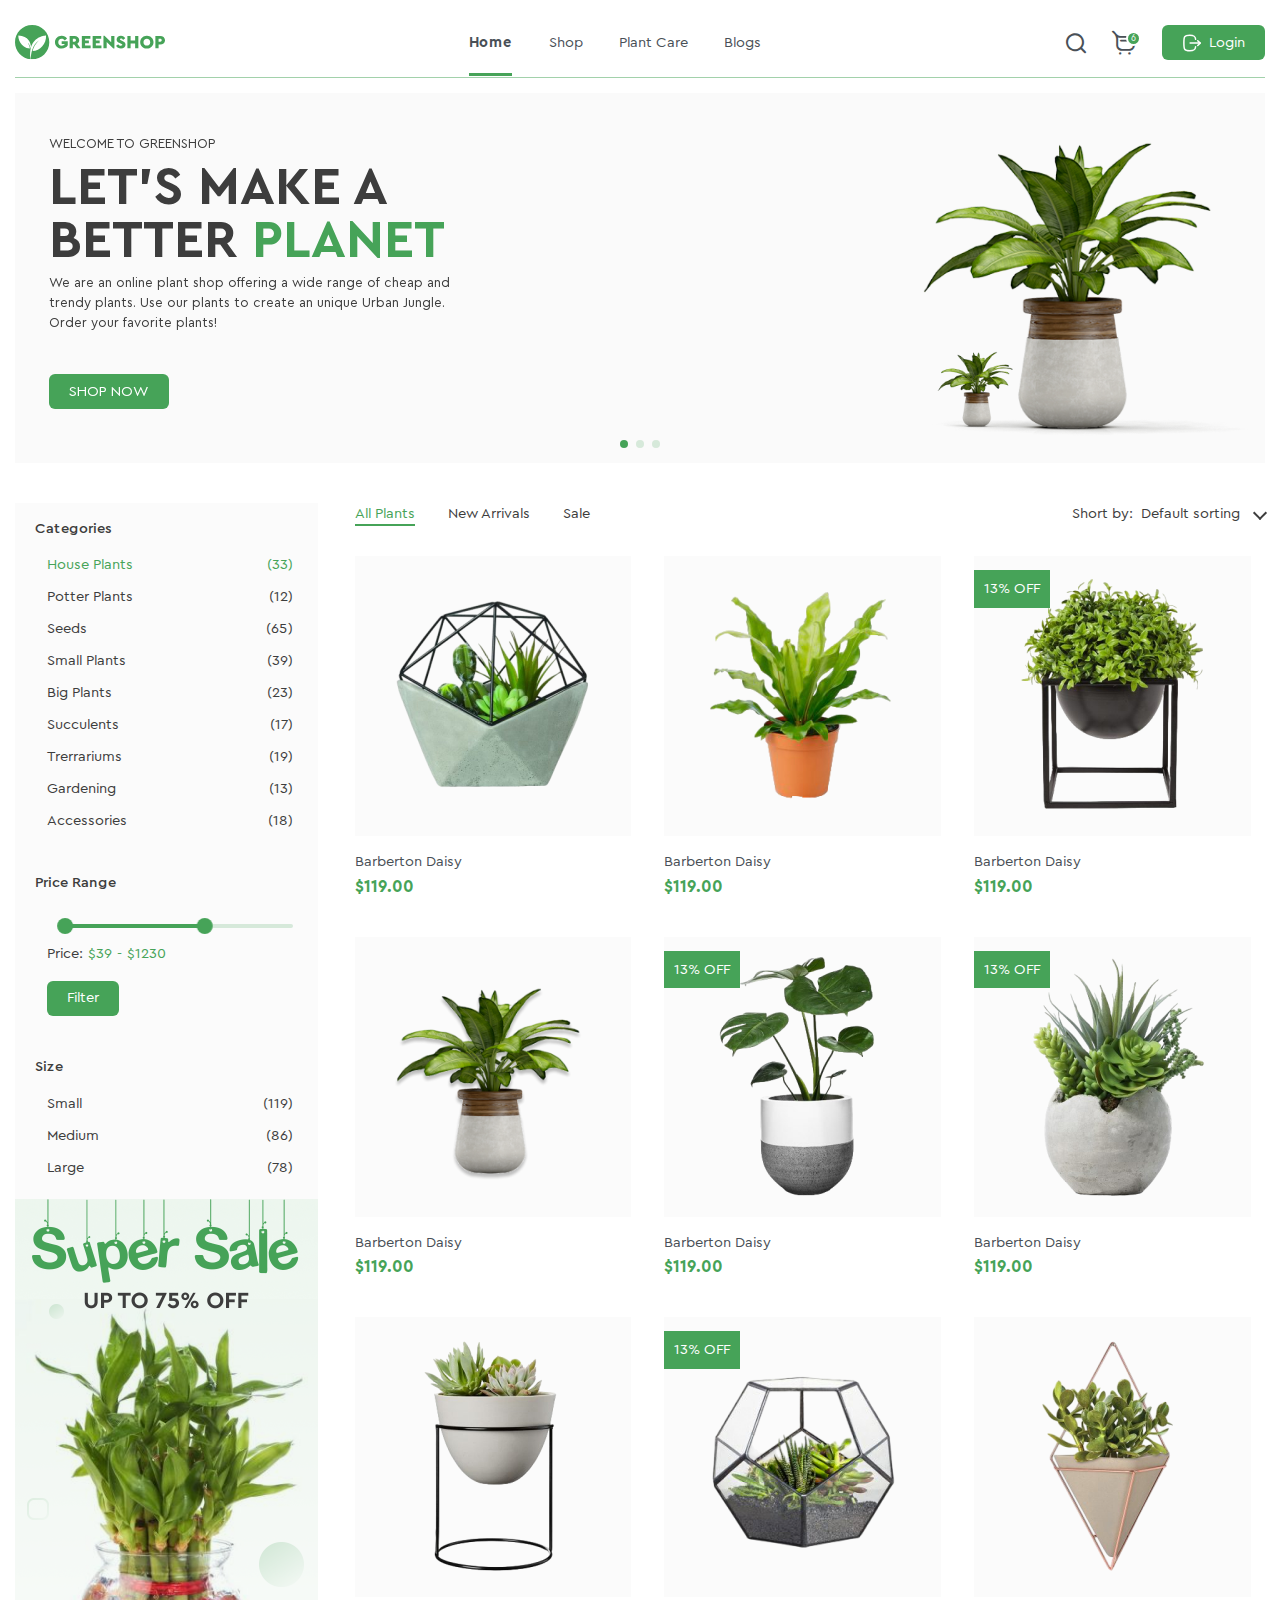
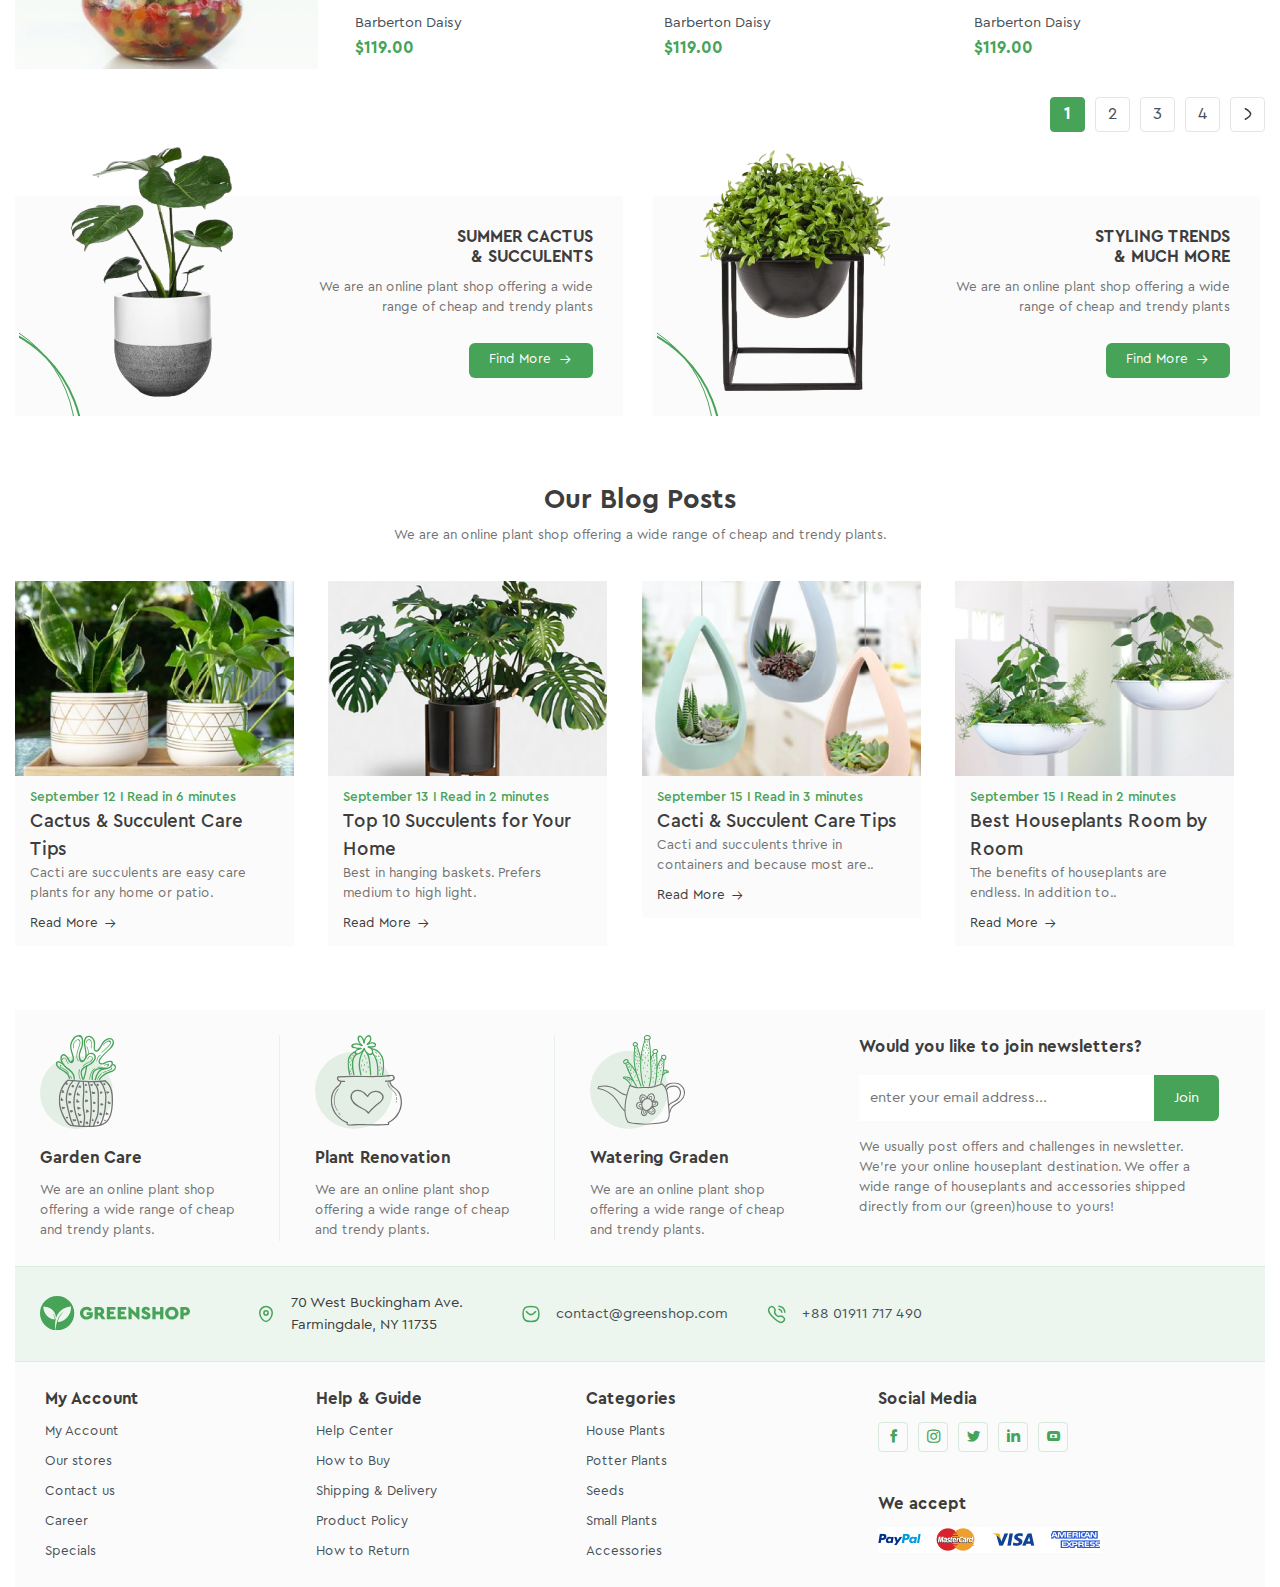
==== index.html @ d4bd670e "add" ====
<!DOCTYPE html>
<html lang="en">
<head>
    <meta charset="UTF-8">
    <meta name="viewport" content="width=device-width, initial-scale=1.0">
    <link rel="stylesheet" href="./plugins/swiper/swiper-bundle.min.css">
    <link rel="stylesheet" href="./plugins/noUiSlider/nouislider.min.css">
    <link rel="stylesheet" href="./fonts/icomoon/style.css">
    <link rel="stylesheet" href="./css/style.css">
    <title>Index</title>
</head>
<body>
    <header class="header">
        <div class="container">
            <div class="header__wrapper">
                <img src="./img/Logo.svg" class="logo">
                <nav class="nav">
                    <ul>
                        <li><a href="#" class="active">Home</a></li>
                        <li><a href="#">Shop</a></li>
                        <li><a href="#">Plant Care</a></li>
                        <li><a href="#">Blogs</a></li>
                    </ul>
                </nav>
                <div class="header__tools">
                    <a href="#" class="icon icon-find"></a>
                    <a href="#" class="header__tools-basketWrap">
                        <div class="icon icon-basket"></div>
                        <span>6</span>
                    </a>
                    <a href="#" class="btn">
                        <img src="./img/icon/svg/Logout.svg">
                        <p>Login</p>
                    </a>
                </div>
            </div>
        </div>
    </header>
    <section class="mainSwiper">
        <div class="container">
            <div class="mainSwiper__swiper swiper">
                <div class="mainSwiper__wrapper swiper-wrapper">
                    <div class="mainSwiper__slide swiper-slide">
                        <div class="mainSwiper__subtitle">Welcome to GreenShop</div>
                        <div class="mainSwiper__title">Let’s Make a Better <span>Planet</span></div>
                        <p>
                            We are an online plant shop offering a wide range of cheap and trendy plants. Use our plants 
                            to create an unique Urban Jungle. Order your favorite plants!
                        </p>
                        <div class="btn">SHOP NOW</div>
                        <img src="./img/mainSwiper.png" class="mainSwiper__img">
                    </div>
                    <div class="mainSwiper__slide swiper-slide">
                        <div class="mainSwiper__subtitle">Welcome to GreenShop</div>
                        <div class="mainSwiper__title">Let’s Make a Better <span>Planet</span></div>
                        <p>
                            We are an online plant shop offering a wide range of cheap and trendy plants. Use our plants 
                            to create an unique Urban Jungle. Order your favorite plants!
                        </p>
                        <div class="btn">SHOP NOW</div>
                        <img src="./img/mainSwiper.png" class="mainSwiper__img">
                    </div>
                    <div class="mainSwiper__slide swiper-slide">
                        <div class="mainSwiper__subtitle">Welcome to GreenShop</div>
                        <div class="mainSwiper__title">Let’s Make a Better <span>Planet</span></div>
                        <p>
                            We are an online plant shop offering a wide range of cheap and trendy plants. Use our plants 
                            to create an unique Urban Jungle. Order your favorite plants!
                        </p>
                        <a href="#" class="btn">SHOP NOW</a>
                        <img src="./img/mainSwiper.png" class="mainSwiper__img">
                    </div>
                </div>
                <div class="mainSwiper__pagination swiper-pagination"></div>
            </div>
        </div>
    </section>
    <section class="plants">
        <div class="container">
            <div class="plants__wrapper">
                <div class="plants__filter">
                    <div class="filter">
                        <div class="filter__check filPar">
                            <div class="filter__flex filAcc">
                                <p>Categories</p>
                            </div>
                            <div class="filter__choise">
                                <label class="filter__choiseLabel active">
                                    <p>House Plants</p>
                                    <span>(33)</span>
                                </label>
                                <label class="filter__choiseLabel">
                                    <p>Potter Plants</p>
                                    <span>(12)</span>
                                </label>
                                <label class="filter__choiseLabel">
                                    <p>Seeds</p>
                                    <span>(65)</span>
                                </label>
                                <label class="filter__choiseLabel">
                                    <p>Small Plants</p>
                                    <span>(39)</span>
                                </label>
                                <label class="filter__choiseLabel">
                                    <p>Big Plants</p>
                                    <span>(23)</span>
                                </label>
                                <label class="filter__choiseLabel">
                                    <p>Succulents</p>
                                    <span>(17)</span>
                                </label>
                                <label class="filter__choiseLabel">
                                    <p>Trerrariums</p>
                                    <span>(19)</span>
                                </label>
                                <label class="filter__choiseLabel">
                                    <p>Gardening</p>
                                    <span>(13)</span>
                                </label>
                                <label class="filter__choiseLabel">
                                    <p>Accessories</p>
                                    <span>(18)</span>
                                </label>
                                <div class="filter__choiseShowHihhen">Показать ещё</div>
                            </div>
                        </div>
                        <div class="filter__price filPar">
                            <div class="filter__flex filAcc">
                                <p>Price Range</p>
                            </div>
                            <div class="filter__noUiWrap">
                                <div id="slider"></div>
                                <div class="filter__noUiWrap-value">
                                    <p>Price:</p>
                                    <p class="min"></p>
                                    <span> - </span>
                                    <p class="max"></p>
                                </div>
                                <div class="btn">Filter</div>
                            </div>
                        </div>
                        <div class="filter__check filPar">
                            <div class="filter__flex filAcc">
                                <p>Size</p>
                            </div>
                            <div class="filter__choise">
                                <label class="filter__choiseLabel">
                                    <p>Small</p>
                                    <span>(119)</span>
                                </label>
                                <label class="filter__choiseLabel">
                                    <p>Medium</p>
                                    <span>(86)</span>
                                </label>
                                <label class="filter__choiseLabel">
                                    <p>Large</p>
                                    <span>(78)</span>
                                </label>
                                <div class="filter__choiseShowHihhen">Показать ещё</div>
                            </div>
                        </div>
                    </div>
                    <img src="./img/superSale.png" class="plants__filter-sale">
                </div>
                <div class="plants__cardWrapper">
                    <div class="plants__sortWrapper">
                        <div class="plants__sortWrapper-item active">All Plants</div>
                        <div class="plants__sortWrapper-item">New Arrivals</div>
                        <div class="plants__sortWrapper-item">Sale</div>
                        <div class="plants__sort">
                            <p>Short by:</p>
                            <p class="typeSorting">Default sorting</p>
                            <div class="plants__sortList">
                                <div class="plants__sortList-item">sort1</div>
                                <div class="plants__sortList-item">sort2</div>
                                <div class="plants__sortList-item">sort3</div>
                            </div>
                        </div>
                    </div>
                    <a href="#" class="card">
                        <div class="card__img">
                            <img src="./img/pl1.png" class="card__img-plant">
                            <div class="card__tools">
                                <div class="card__tools-item icon-basket">
                                </div>
                                <div class="card__tools-item icon-like">
                                </div>
                                <div class="card__tools-item icon-find">
                                </div>
                            </div>
                        </div>
                        <div class="card__title">Barberton Daisy</div>
                        <div class="card__price">$119.00</div>
                    </a>
                    <a href="#" class="card">
                        <div class="card__img">
                            <img src="./img/pl2.png" class="card__img-plant">
                            <div class="card__tools">
                                <div class="card__tools-item icon-basket">
                                </div>
                                <div class="card__tools-item icon-like">
                                </div>
                                <div class="card__tools-item icon-find">
                                </div>
                            </div>
                        </div>
                        <div class="card__title">Barberton Daisy</div>
                        <div class="card__price">$119.00</div>
                    </a>
                    <a href="#" class="card">
                        <div class="card__img">
                            <span>13% OFF</span>
                            <img src="./img/pl3.png" class="card__img-plant">
                            <div class="card__tools">
                                <div class="card__tools-item icon-basket">
                                </div>
                                <div class="card__tools-item icon-like">
                                </div>
                                <div class="card__tools-item icon-find">
                                </div>
                            </div>
                        </div>
                        <div class="card__title">Barberton Daisy</div>
                        <div class="card__price">$119.00</div>
                    </a>
                    <a href="#" class="card">
                        <div class="card__img">
                            <img src="./img/pl4.png" class="card__img-plant">
                            <div class="card__tools">
                                <div class="card__tools-item icon-basket">
                                </div>
                                <div class="card__tools-item icon-like">
                                </div>
                                <div class="card__tools-item icon-find">
                                </div>
                            </div>
                        </div>
                        <div class="card__title">Barberton Daisy</div>
                        <div class="card__price">$119.00</div>
                    </a>
                    <a href="#" class="card">
                        <div class="card__img">
                            <span>13% OFF</span>
                            <img src="./img/pl5.png" class="card__img-plant">
                            <div class="card__tools">
                                <div class="card__tools-item icon-basket">
                                </div>
                                <div class="card__tools-item icon-like">
                                </div>
                                <div class="card__tools-item icon-find">
                                </div>
                            </div>
                        </div>
                        <div class="card__title">Barberton Daisy</div>
                        <div class="card__price">$119.00</div>
                    </a>
                    <a href="#" class="card">
                        <div class="card__img">
                            <span>13% OFF</span>
                            <img src="./img/pl6.png" class="card__img-plant">
                            <div class="card__tools">
                                <div class="card__tools-item icon-basket">
                                </div>
                                <div class="card__tools-item icon-like">
                                </div>
                                <div class="card__tools-item icon-find">
                                </div>
                            </div>
                        </div>
                        <div class="card__title">Barberton Daisy</div>
                        <div class="card__price">$119.00</div>
                    </a>
                    <a href="#" class="card">
                        <div class="card__img">
                            <img src="./img/pl7.png" class="card__img-plant">
                            <div class="card__tools">
                                <div class="card__tools-item icon-basket">
                                </div>
                                <div class="card__tools-item icon-like">
                                </div>
                                <div class="card__tools-item icon-find">
                                </div>
                            </div>
                        </div>
                        <div class="card__title">Barberton Daisy</div>
                        <div class="card__price">$119.00</div>
                    </a>
                    <a href="#" class="card">
                        <div class="card__img">
                            <span>13% OFF</span>
                            <img src="./img/pl8.png" class="card__img-plant">
                            <div class="card__tools">
                                <div class="card__tools-item icon-basket">
                                </div>
                                <div class="card__tools-item icon-like">
                                </div>
                                <div class="card__tools-item icon-find">
                                </div>
                            </div>
                        </div>
                        <div class="card__title">Barberton Daisy</div>
                        <div class="card__price">$119.00</div>
                    </a>
                    <a href="#" class="card">
                        <div class="card__img">
                            <img src="./img/pl9.png" class="card__img-plant">
                            <div class="card__tools">
                                <div class="card__tools-item icon-basket">
                                </div>
                                <div class="card__tools-item icon-like">
                                </div>
                                <div class="card__tools-item icon-find">
                                </div>
                            </div>
                        </div>
                        <div class="card__title">Barberton Daisy</div>
                        <div class="card__price">$119.00</div>
                    </a>
                    <div class="plants__pagination">
                        <a href="#" class="plants__pagination-item active">1</a>
                        <a href="#" class="plants__pagination-item">2</a>
                        <a href="#" class="plants__pagination-item">3</a>
                        <a href="#" class="plants__pagination-item">4</a>
                        <a href="#" class="plants__pagination-item">
                            <img src="./img/icon/svg/Arrow.svg" alt="">
                        </a>
                    </div>
                </div>
            </div>
        </div>
    </section>
    <section class="findMore">
        <div class="container">
            <div class="findMore__wrapper">
                <div class="findMore__card">
                    <img src="./img/pl5.png" class="findMore__card-img">
                    <div class="findMore__cardWrapper">
                        <div class="findMore__card-title">Summer cactus & succulents</div>
                        <p>We are an online plant shop offering a wide range of cheap and trendy plants</p>
                        <div class="btn">
                            <p>Find More</p>
                            <div class="icon icon-ArrowRight"></div>
                        </div>
                    </div>
                </div>
                <div class="findMore__card">
                    <img src="./img/pl3.png" class="findMore__card-img">
                    <div class="findMore__cardWrapper">
                        <div class="findMore__card-title">Styling Trends & much more</div>
                        <p>We are an online plant shop offering a wide range of cheap and trendy plants</p>
                        <div class="btn">
                            <p>Find More</p>
                            <div class="icon icon-ArrowRight"></div>
                        </div>
                    </div>
                </div>
            </div>
        </div>
    </section>
    <section class="ourBlog">
        <div class="container">
            <div class="ourBlog__title">Our Blog Posts</div>
            <div class="ourBlog__description">We are an online plant shop offering a wide range of cheap and trendy plants.</div>
            <div class="ourBlog__wrapper">
                <div class="ourBlog__card">
                    <img src="./img/ourBlog1.png" class="ourBlog__card-img">
                    <div class="ourBlog__cardWrapper">
                        <div class="ourBlog__cardWrapper-date">September 12  I Read in 6 minutes</div>
                        <div class="ourBlog__cardWrapper-title">Cactus & Succulent Care Tips</div>
                        <p>
                            Cacti are succulents are easy care plants for any home or patio. 
                        </p>
                        <a href="#">
                            <p>Read More</p>
                            <div class="icon icon-ArrowRight"></div>
                        </a>
                    </div>
                </div>
                <div class="ourBlog__card">
                    <img src="./img/ourBlog2.png" class="ourBlog__card-img">
                    <div class="ourBlog__cardWrapper">
                        <div class="ourBlog__cardWrapper-date">September 13  I Read in 2 minutes</div>
                        <div class="ourBlog__cardWrapper-title">Top 10 Succulents for Your Home</div>
                        <p>
                            Best in hanging baskets. Prefers medium to high light.
                        </p>
                        <a href="#">
                            <p>Read More</p>
                            <div class="icon icon-ArrowRight"></div>
                        </a>
                    </div>
                </div>
                <div class="ourBlog__card">
                    <img src="./img/ourBlog3.png" class="ourBlog__card-img">
                    <div class="ourBlog__cardWrapper">
                        <div class="ourBlog__cardWrapper-date">September 15  I Read in 3 minutes</div>
                        <div class="ourBlog__cardWrapper-title">Cacti & Succulent Care Tips</div>
                        <p>
                            Cacti and succulents thrive in containers and because most are..
                        </p>
                        <a href="#">
                            <p>Read More</p>
                            <div class="icon icon-ArrowRight"></div>
                        </a>
                    </div>
                </div>
                <div class="ourBlog__card">
                    <img src="./img/ourBlog4.png" class="ourBlog__card-img">
                    <div class="ourBlog__cardWrapper">
                        <div class="ourBlog__cardWrapper-date">September 15  I Read in 2 minutes</div>
                        <div class="ourBlog__cardWrapper-title">Best Houseplants Room by Room</div>
                        <p>
                            The benefits of houseplants are endless. In addition to..
                        </p>
                        <a href="#">
                            <p>Read More</p>
                            <div class="icon icon-ArrowRight"></div>
                        </a>
                    </div>
                </div>
            </div>
        </div>
    </section>
    <section class="feedback">
        <div class="container">
            <div class="feedback__wrapper">
                <div class="feedback__infoWrapper">
                    <div class="feedback__info">
                        <img src="./img/feedback1.svg">
                        <div class="feedback__info-title">Garden Care</div>
                        <p>
                            We are an online plant shop offering a wide range of cheap and trendy plants.
                        </p>
                    </div>
                    <div class="feedback__info">
                        <img src="./img/feedback2.svg">
                        <div class="feedback__info-title">Plant Renovation</div>
                        <p>
                            We are an online plant shop offering a wide range of cheap and trendy plants.
                        </p>
                    </div>
                    <div class="feedback__info">
                        <img src="./img/feedback3.svg">
                        <div class="feedback__info-title">Watering Graden</div>
                        <p>
                            We are an online plant shop offering a wide range of cheap and trendy plants.
                        </p>
                    </div>
                </div>
                <form class="feedback__form">
                    <div class="feedback__form-title">
                        Would you like to join newsletters?
                    </div>
                    <div class="feedback__formWrapper">
                        <input type="email" placeholder="enter your email address...">
                        <div class="btn">Join</div>
                    </div>
                    <p>
                        We usually post offers and challenges in newsletter. We’re your online 
                        houseplant destination. We offer a wide range of houseplants and accessories 
                        shipped directly from our (green)house to yours! 
                    </p>
                </form>
            </div>
        </div>
    </section>
    <footer class="footer">
        <div class="container">
            <div class="footer__wrapper">
                <div class="footer__top">
                    <img src="./img/Logo.svg" class="logo">
                    <div class="footer__top-item">
                        <img src="./img/icon/svg/Location.svg">
                        <p>
                            70 West Buckingham Ave. Farmingdale, NY 11735
                        </p>
                    </div>
                    <a href="mailto: contact@greenshop.com" class="footer__top-item">
                        <img src="./img/icon/svg/Mail.svg">
                        <p>
                            contact@greenshop.com
                        </p>
                    </a>
                    <a href="tel: +88 01911 717 490" class="footer__top-item">
                        <img src="./img/icon/svg/Calling.svg">
                        <p>
                            +88 01911 717 490
                        </p>
                    </a>
                </div>
                <div class="footer__bottom">
                    <div class="footer__bottomWrapper">
                        <div class="footer__bottomItem">
                            <div class="footer__bottomItem-title">My Account</div>
                            <a href="#">My Account</a>
                            <a href="#">Our stores</a>
                            <a href="#">Contact us</a>
                            <a href="#">Career</a>
                            <a href="#">Specials</a>
                        </div>
                        <div class="footer__bottomItem">
                            <div class="footer__bottomItem-title">Help & Guide</div>
                            <a href="#">Help Center</a>
                            <a href="#">How to Buy</a>
                            <a href="#">Shipping & Delivery</a>
                            <a href="#">Product Policy</a>
                            <a href="#">How to Return</a>
                        </div>
                        <div class="footer__bottomItem">
                            <div class="footer__bottomItem-title">Categories</div>
                            <a href="#">House Plants</a>
                            <a href="#">Potter Plants</a>
                            <a href="#">Seeds</a>
                            <a href="#">Small Plants</a>
                            <a href="#">Accessories</a>
                        </div>
                    </div>
                    <div class="footer__bottomItem">
                        <div class="footer__bottomItem-title">Social Media</div>
                        <div class="footer__socials">
                            <a href="#" class="footer__socials-item">
                                <div class="icon icon-Facebook"></div>
                            </a>
                            <a href="#" class="footer__socials-item">
                                <div class="icon icon-Instagram"></div>
                            </a>
                            <a href="#" class="footer__socials-item">
                                <div class="icon icon-Twitter"></div>
                            </a>
                            <a href="#" class="footer__socials-item">
                                <div class="icon icon-Linkedin"></div>
                            </a>
                            <a href="#" class="footer__socials-item">
                                <div class="icon icon-Union"></div>
                            </a>
                        </div>
                        <div class="footer__bottomItem-title">We accept</div>
                        <div class="footer__pay">
                            <img src="./img/pay.png" alt="" class="footer__pay-item">
                        </div>
                    </div>
                </div>
            </div>
        </div>
    </footer>
    <script src="./plugins/jquery/jquery-3.6.0.min.js"></script>
    <script src="./plugins/swiper/swiper-bundle.min.js"></script>
    <script src="./plugins/wNumb/wNumb.min.js"></script>
    <script src="./plugins/noUiSlider/nouislider.min.js"></script>
    <script src="./js/script.js"></script>
</body>
</html>
---- plugins/noUiSlider/nouislider.min.css ----
.noUi-target,.noUi-target *{-webkit-touch-callout:none;-webkit-tap-highlight-color:transparent;-webkit-user-select:none;-ms-touch-action:none;touch-action:none;-ms-user-select:none;-moz-user-select:none;user-select:none;-moz-box-sizing:border-box;box-sizing:border-box}.noUi-target{position:relative}.noUi-base,.noUi-connects{width:100%;height:100%;position:relative;z-index:1}.noUi-connects{overflow:hidden;z-index:0}.noUi-connect,.noUi-origin{will-change:transform;position:absolute;z-index:1;top:0;right:0;height:100%;width:100%;-ms-transform-origin:0 0;-webkit-transform-origin:0 0;-webkit-transform-style:preserve-3d;transform-origin:0 0;transform-style:flat}.noUi-txt-dir-rtl.noUi-horizontal .noUi-origin{left:0;right:auto}.noUi-vertical .noUi-origin{top:-100%;width:0}.noUi-horizontal .noUi-origin{height:0}.noUi-handle{-webkit-backface-visibility:hidden;backface-visibility:hidden;position:absolute}.noUi-touch-area{height:100%;width:100%}.noUi-state-tap .noUi-connect,.noUi-state-tap .noUi-origin{-webkit-transition:transform .3s;transition:transform .3s}.noUi-state-drag *{cursor:inherit!important}.noUi-horizontal{height:18px}.noUi-horizontal .noUi-handle{width:34px;height:28px;right:-17px;top:-6px}.noUi-vertical{width:18px}.noUi-vertical .noUi-handle{width:28px;height:34px;right:-6px;bottom:-17px}.noUi-txt-dir-rtl.noUi-horizontal .noUi-handle{left:-17px;right:auto}.noUi-target{background:#FAFAFA;border-radius:4px;border:1px solid #D3D3D3;box-shadow:inset 0 1px 1px #F0F0F0,0 3px 6px -5px #BBB}.noUi-connects{border-radius:3px}.noUi-connect{background:#3FB8AF}.noUi-draggable{cursor:ew-resize}.noUi-vertical .noUi-draggable{cursor:ns-resize}.noUi-handle{border:1px solid #D9D9D9;border-radius:3px;background:#FFF;cursor:default;box-shadow:inset 0 0 1px #FFF,inset 0 1px 7px #EBEBEB,0 3px 6px -3px #BBB}.noUi-active{box-shadow:inset 0 0 1px #FFF,inset 0 1px 7px #DDD,0 3px 6px -3px #BBB}.noUi-handle:after,.noUi-handle:before{content:"";display:block;position:absolute;height:14px;width:1px;background:#E8E7E6;left:14px;top:6px}.noUi-handle:after{left:17px}.noUi-vertical .noUi-handle:after,.noUi-vertical .noUi-handle:before{width:14px;height:1px;left:6px;top:14px}.noUi-vertical .noUi-handle:after{top:17px}[disabled] .noUi-connect{background:#B8B8B8}[disabled] .noUi-handle,[disabled].noUi-handle,[disabled].noUi-target{cursor:not-allowed}.noUi-pips,.noUi-pips *{-moz-box-sizing:border-box;box-sizing:border-box}.noUi-pips{position:absolute;color:#999}.noUi-value{position:absolute;white-space:nowrap;text-align:center}.noUi-value-sub{color:#ccc;font-size:10px}.noUi-marker{position:absolute;background:#CCC}.noUi-marker-sub{background:#AAA}.noUi-marker-large{background:#AAA}.noUi-pips-horizontal{padding:10px 0;height:80px;top:100%;left:0;width:100%}.noUi-value-horizontal{-webkit-transform:translate(-50%,50%);transform:translate(-50%,50%)}.noUi-rtl .noUi-value-horizontal{-webkit-transform:translate(50%,50%);transform:translate(50%,50%)}.noUi-marker-horizontal.noUi-marker{margin-left:-1px;width:2px;height:5px}.noUi-marker-horizontal.noUi-marker-sub{height:10px}.noUi-marker-horizontal.noUi-marker-large{height:15px}.noUi-pips-vertical{padding:0 10px;height:100%;top:0;left:100%}.noUi-value-vertical{-webkit-transform:translate(0,-50%);transform:translate(0,-50%);padding-left:25px}.noUi-rtl .noUi-value-vertical{-webkit-transform:translate(0,50%);transform:translate(0,50%)}.noUi-marker-vertical.noUi-marker{width:5px;height:2px;margin-top:-1px}.noUi-marker-vertical.noUi-marker-sub{width:10px}.noUi-marker-vertical.noUi-marker-large{width:15px}.noUi-tooltip{display:block;position:absolute;border:1px solid #D9D9D9;border-radius:3px;background:#fff;color:#000;padding:5px;text-align:center;white-space:nowrap}.noUi-horizontal .noUi-tooltip{-webkit-transform:translate(-50%,0);transform:translate(-50%,0);left:50%;bottom:120%}.noUi-vertical .noUi-tooltip{-webkit-transform:translate(0,-50%);transform:translate(0,-50%);top:50%;right:120%}.noUi-horizontal .noUi-origin>.noUi-tooltip{-webkit-transform:translate(50%,0);transform:translate(50%,0);left:auto;bottom:10px}.noUi-vertical .noUi-origin>.noUi-tooltip{-webkit-transform:translate(0,-18px);transform:translate(0,-18px);top:auto;right:28px}
---- fonts/icomoon/style.css ----
@font-face {
  font-family: 'icomoon';
  src:  url('fonts/icomoon.eot?inwdzf');
  src:  url('fonts/icomoon.eot?inwdzf#iefix') format('embedded-opentype'),
    url('fonts/icomoon.ttf?inwdzf') format('truetype'),
    url('fonts/icomoon.woff?inwdzf') format('woff'),
    url('fonts/icomoon.svg?inwdzf#icomoon') format('svg');
  font-weight: normal;
  font-style: normal;
  font-display: block;
}

[class^="icon-"], [class*=" icon-"] {
  /* use !important to prevent issues with browser extensions that change fonts */
  font-family: 'icomoon' !important;
  speak: never;
  font-style: normal;
  font-weight: normal;
  font-variant: normal;
  text-transform: none;
  line-height: 1;

  /* Better Font Rendering =========== */
  -webkit-font-smoothing: antialiased;
  -moz-osx-font-smoothing: grayscale;
}

.icon-ArrowRight:before {
  content: "\e900";
  color: #FFF;
}
.icon-Arrow:before {
  content: "\e901";
}
.icon-basket:before {
  content: "\e902";
}
.icon-basketMobile:before {
  content: "\e903";
  color: #d9d9d9;
}
.icon-Facebook:before {
  content: "\e904";
  color: #46a358;
}
.icon-find:before {
  content: "\e905";
}
.icon-Home:before {
  content: "\e906";
  color: #46a358;
}
.icon-Instagram:before {
  content: "\e907";
  color: #46a358;
}
.icon-like:before {
  content: "\e908";
}
.icon-likeMobile:before {
  content: "\e909";
  color: #d9d9d9;
}
.icon-Linkedin:before {
  content: "\e90a";
  color: #46a358;
}
.icon-Logout:before {
  content: "\e90b";
}
.icon-Mail:before {
  content: "\e90c";
}
.icon-Message:before {
  content: "\e90d";
}
.icon-minus:before {
  content: "\e90e";
}
.icon-plus:before {
  content: "\e90f";
}
.icon-Twitter:before {
  content: "\e910";
  color: #46a358;
}
.icon-Union:before {
  content: "\e911";
  color: #46a358;
}
.icon-userMobile:before {
  content: "\e912";
  color: #d9d9d9;
}
---- css/style.css ----
*,*::after,*::before{box-sizing:border-box;margin:0;padding:0;border:0}input[type=date]{position:relative}input[type=date]::-webkit-calendar-picker-indicator{position:absolute;width:100%;height:100%;top:0;opacity:0}ul{list-style:none}img{max-width:100%;display:block}input,button{font:inherit;outline:none}a{text-decoration:none;color:#495057}a,p,input,button,.btn,span,li,[class^=icon-],[class*=" icon-"]{transition:.38s ease-in-out}html,body{height:100%}body{font-size:14px;font-family:"Cera Pro",sans-serif;font-weight:400;line-height:1.5;overflow-x:hidden;color:#3d3d3d}@media(min-width: 992px){body{font-size:calc(0.0021551724*100vw + 11.8620689655px)}}@media(min-width: 1920px){body{font-size:16px}}body.no-scroll{overflow-y:hidden}section{margin-bottom:30px}@media(min-width: 992px){section{margin-bottom:calc(0.1185344828*100vw + -87.5862068966px)}}@media(min-width: 1920px){section{margin-bottom:140px}}@font-face{font-family:"Cera Pro";src:url("../fonts/ceraPro/CeraPro-Bold.woff") format("woff");font-style:normal;font-weight:900;font-display:swap}@font-face{font-family:"Cera Pro";src:url("../fonts/ceraPro/CeraPro-Medium.woff") format("woff");font-style:normal;font-weight:500;font-display:swap}@font-face{font-family:"Cera Pro";src:url("../fonts/ceraPro/CeraPro-Regular.woff") format("woff");font-style:normal;font-weight:400;font-display:swap}@font-face{font-family:"Cera Pro";src:url("../fonts/ceraPro/CeraPro-Light.woff") format("woff");font-style:normal;font-weight:300;font-display:swap}.btn{display:flex;align-items:center;justify-content:center;gap:7px;min-height:35px;background-color:#46a358;color:#fff;width:-moz-fit-content;width:fit-content;border-radius:6px;padding:5px 20px}.btn img{-o-object-fit:contain;object-fit:contain;height:20px}.header__wrapper{display:flex;justify-content:space-between;align-items:flex-start;padding-top:25px;gap:20px;border-bottom:1px solid rgba(70,163,88,.5019607843)}.header__wrapper>*:not(.nav){padding-bottom:17px}.header__tools{gap:20px;display:flex;align-items:center}@media(min-width: 992px){.header__tools{gap:calc(0.0215517241*100vw + -1.3793103448px)}}@media(min-width: 1920px){.header__tools{gap:40px}}.header__tools img{-o-object-fit:contain;object-fit:contain}.header__tools .icon{font-size:20px}.header__tools-basketWrap{position:relative}.header__tools-basketWrap .icon{font-size:24px}.header__tools-basketWrap span{position:absolute;display:flex;top:3%;right:-20%;align-items:center;justify-content:center;font-size:9px;font-weight:400;color:#fff;width:15px;height:15px;background-color:#46a358;border-radius:50%;border:2px solid #fff}.nav ul{gap:30px;display:flex;align-items:center;padding-top:7px}@media(min-width: 992px){.nav ul{gap:calc(0.0215517241*100vw + 8.6206896552px)}}@media(min-width: 1920px){.nav ul{gap:50px}}.nav ul li a{padding-bottom:23px;border-bottom:3px solid rgba(0,0,0,0)}.nav ul li a.active{font-weight:700;border-color:#46a358}@media(max-width: 992px){.header__wrapper>*:not(.nav){padding-bottom:14px}.header__tools .icon{font-size:15px}.header__tools-basketWrap .icon{font-size:20px}}.mainSwiper{margin-bottom:30px;margin-top:15px}@media(min-width: 992px){.mainSwiper{margin-bottom:calc(0.0323275862*100vw + -2.0689655172px)}}@media(min-width: 1920px){.mainSwiper{margin-bottom:60px}}.mainSwiper__slide{padding-top:30px;padding-bottom:40px;padding-left:30px;padding-right:30px;position:relative;display:flex;gap:7px;flex-direction:column;background-color:rgba(245,245,245,.5019607843)}@media(min-width: 992px){.mainSwiper__slide{padding-top:calc(0.0409482759*100vw + -10.6206896552px)}}@media(min-width: 1920px){.mainSwiper__slide{padding-top:68px}}@media(min-width: 992px){.mainSwiper__slide{padding-bottom:calc(0.0484913793*100vw + -8.1034482759px)}}@media(min-width: 1920px){.mainSwiper__slide{padding-bottom:85px}}@media(min-width: 992px){.mainSwiper__slide{padding-left:calc(0.0140086207*100vw + 16.1034482759px)}}@media(min-width: 1920px){.mainSwiper__slide{padding-left:43px}}@media(min-width: 992px){.mainSwiper__slide{padding-right:calc(0.0140086207*100vw + 16.1034482759px)}}@media(min-width: 1920px){.mainSwiper__slide{padding-right:43px}}.mainSwiper__subtitle,.mainSwiper__title,.mainSwiper .btn{text-transform:uppercase}.mainSwiper__subtitle{font-size:13px}@media(min-width: 992px){.mainSwiper__subtitle{font-size:calc(0.0010775862*100vw + 11.9310344828px)}}@media(min-width: 1920px){.mainSwiper__subtitle{font-size:14px}}.mainSwiper__title{font-size:45px;max-width:400px;font-weight:700;line-height:100%}@media(min-width: 992px){.mainSwiper__title{font-size:calc(0.0269396552*100vw + 18.275862069px)}}@media(min-width: 1920px){.mainSwiper__title{font-size:70px}}@media(min-width: 992px){.mainSwiper__title{max-width:calc(0.1400862069*100vw + 261.0344827586px)}}@media(min-width: 1920px){.mainSwiper__title{max-width:530px}}.mainSwiper__title span{color:#46a358}.mainSwiper__img{height:320px;position:absolute;right:0;top:49%;translate:0% -50%;-o-object-fit:contain;object-fit:contain}@media(min-width: 992px){.mainSwiper__img{height:calc(0.1939655172*100vw + 127.5862068966px)}}@media(min-width: 1920px){.mainSwiper__img{height:500px}}.mainSwiper__pagination .swiper-pagination-bullet{background:#46a358}.mainSwiper p{font-size:13px;max-width:357px}@media(min-width: 992px){.mainSwiper p{font-size:calc(0.0010775862*100vw + 11.9310344828px)}}@media(min-width: 1920px){.mainSwiper p{font-size:14px}}@media(min-width: 992px){.mainSwiper p{max-width:calc(0.2155172414*100vw + 143.2068965517px)}}@media(min-width: 1920px){.mainSwiper p{max-width:557px}}.mainSwiper .btn{margin-top:30px}@media(min-width: 992px){.mainSwiper .btn{margin-top:calc(0.0107758621*100vw + 19.3103448276px)}}@media(min-width: 1920px){.mainSwiper .btn{margin-top:40px}}@media(max-width: 768px){.mainSwiper__img{height:280px;right:-5%}.mainSwiper__title{font-size:29px;max-width:300px}.mainSwiper p{max-width:277px}.nav{position:absolute;transform:translateY(-200%)}.nav ul li a.active{border-color:rgba(0,0,0,0)}}.filter{padding-top:15px;padding-bottom:20px;padding-left:20px;padding-right:25px;width:100%;height:-moz-fit-content;height:fit-content;background-color:#fbfbfb;transition:.38s ease-in-out}.filter__flex{display:flex;align-items:center;justify-content:space-between;gap:20px;padding-bottom:20px;margin-bottom:20px;border-bottom:1px solid #e9eff2}.filter__flex.filAcc{border:none;padding-bottom:unset;margin-bottom:unset;cursor:pointer}.filter__flex .illBeBack{color:#8596a0;cursor:pointer}.filter__flex .icon::before{color:#8596a0;font-size:24px}.filter__flex p{font-weight:500}.filter__flex-arrow,.filter__flex img{width:18px;height:18px;-o-object-fit:contain;object-fit:contain;rotate:0deg;transition:rotate .38s ease-in-out}.filter__flex-arrow.rotate,.filter__flex img.rotate{rotate:180deg}.filter__flex-switch{position:relative;margin-left:auto;width:35px;height:18px;border-radius:50%;cursor:pointer}.filter__flex-switchCustom{position:relative;display:flex;padding:5px;width:100%;height:100%;border-radius:30px;background-color:#e9eff2;transition:.38s ease-in-out}.filter__flex-switchCustom::after{content:"";position:absolute;left:0;top:50%;translate:0 -50%;width:14px;height:14px;border-radius:50%;background-color:#fff;margin-right:auto;transition:.38s ease-in-out;margin-left:2px;margin-right:2px}.filter__flex-switch input[type=checkbox]:checked+.filter__flex-switchCustom{background-color:#46a358}.filter__flex-switch input[type=checkbox]:checked+.filter__flex-switchCustom::after{left:unset;right:0}.filter__flex-switch input[type=checkbox]{position:absolute;top:0;left:0;opacity:0;width:100%;height:100%}.filter>*:not(.filter__check:last-child){margin-bottom:40px}.filter__choise{display:flex;flex-direction:column;gap:10px;margin-top:15px}.filter__choiseLabel{display:flex;position:relative;justify-content:space-between;gap:10px;cursor:pointer}.filter__choiseLabel p span{color:#8596a0}.filter__choiseLabel-custom{display:flex;align-items:center;justify-content:center;width:14px;height:14px;border-radius:4px;border:1px solid #8596a0;transition:.38s ease-in-out}.filter__choiseLabel-custom img{width:16px;height:25px;-o-object-fit:contain;object-fit:contain}.filter__choiseLabel input[type=checkbox]{position:absolute;opacity:0;left:0;top:50%;translate:0 -50%}.filter__choiseLabel input[type=checkbox]:checked+.filter__choiseLabel-custom{background-color:#46a358;border-color:#46a358}.filter__choiseLabel.active p,.filter__choiseLabel.active span{color:#46a358}.filter__choiseShowHihhen{margin-top:5px;color:#46a358;font-weight:500;cursor:pointer}.filter__price #slider{margin-top:15px}.filter__price>*:not(.filter__flex){margin-left:12px}.filter__check>*:not(.filter__flex){margin-left:12px}.filter__title{font-size:18px;font-weight:500}@media(min-width: 992px){.filter__title{font-size:calc(0.0021551724*100vw + 15.8620689655px)}}@media(min-width: 1920px){.filter__title{font-size:20px}}.filter__noUiWrap{display:flex;flex-direction:column;margin-top:15px}.filter__noUiWrap-inputs{display:flex;align-items:center;justify-content:space-between;gap:15px;margin-top:15px}.filter__noUiWrap-inputs input{font-size:13px;padding-left:10px;padding-right:10px;border-radius:32px;text-align:center;background:#f5f5f5;padding-top:10px;padding-bottom:10px;outline:none;border:none;width:100%}@media(min-width: 992px){.filter__noUiWrap-inputs input{font-size:calc(0.0032327586*100vw + 9.7931034483px)}}@media(min-width: 1920px){.filter__noUiWrap-inputs input{font-size:16px}}@media(min-width: 992px){.filter__noUiWrap-inputs input{padding-left:calc(0.0107758621*100vw + -0.6896551724px)}}@media(min-width: 1920px){.filter__noUiWrap-inputs input{padding-left:20px}}@media(min-width: 992px){.filter__noUiWrap-inputs input{padding-right:calc(0.0107758621*100vw + -0.6896551724px)}}@media(min-width: 1920px){.filter__noUiWrap-inputs input{padding-right:20px}}.filter__noUiWrap-value{display:flex;align-items:center;gap:5px;margin-top:15px}.filter__noUiWrap-value .min,.filter__noUiWrap-value .max,.filter__noUiWrap-value span{color:#46a358}.filter .btn{margin-top:16px}#slider{height:4px;background:rgba(70,163,88,.2);border-radius:20px;box-shadow:unset;border:unset;margin-left:12px}#slider .noUi-handle{width:16px;height:16px;right:-10px;border-radius:50%;background-color:#46a358;box-shadow:none;border:none}#slider .noUi-handle::after,#slider .noUi-handle::before{content:none}#slider .noUi-connect{background:#46a358}@media(max-width: 992px){.filter{position:fixed;transform:translateY(-100%);width:100%;height:100%;border-radius:0;top:0;left:0;z-index:30}.filter.active{transform:translateY(0);overflow-y:auto}.filter .btn{height:46px}.filter__choise,.filter__noUiWrap{display:none}.filter__flex:has(.illBeBack){border:none}.filter__flex-arrow,.filter__flex img{rotate:180deg}.filter__flex-arrow.rotate,.filter__flex img.rotate{rotate:0deg}}.plants__wrapper{gap:30px;display:flex}@media(min-width: 992px){.plants__wrapper{gap:calc(0.0215517241*100vw + 8.6206896552px)}}@media(min-width: 1920px){.plants__wrapper{gap:50px}}.plants__filter{width:25%;display:flex;flex-direction:column}.plants__filter-sale{-o-object-fit:cover;object-fit:cover;height:470px;width:100%}.plants__cardWrapper{-moz-column-gap:30px;column-gap:30px;row-gap:0;display:flex;flex-wrap:wrap;width:75%}@media(min-width: 992px){.plants__cardWrapper{-moz-column-gap:calc(0.0107758621*100vw + 19.3103448276px);column-gap:calc(0.0107758621*100vw + 19.3103448276px)}}@media(min-width: 1920px){.plants__cardWrapper{-moz-column-gap:40px;column-gap:40px}}.plants__cardWrapper .card{margin-bottom:30px;width:30.4%}@media(min-width: 992px){.plants__cardWrapper .card{margin-bottom:calc(0.0215517241*100vw + 8.6206896552px)}}@media(min-width: 1920px){.plants__cardWrapper .card{margin-bottom:50px}}.plants__sort{position:relative;display:flex;align-items:center;margin-left:auto;min-width:187px;gap:8px}.plants__sortWrapper{gap:30px;display:flex;align-items:flex-start;margin-bottom:30px;width:100%}@media(min-width: 992px){.plants__sortWrapper{gap:calc(0.0107758621*100vw + 19.3103448276px)}}@media(min-width: 1920px){.plants__sortWrapper{gap:40px}}.plants__sortWrapper-item{font-size:14px;border-bottom:2px solid rgba(0,0,0,0)}@media(min-width: 992px){.plants__sortWrapper-item{font-size:calc(0.0021551724*100vw + 11.8620689655px)}}@media(min-width: 1920px){.plants__sortWrapper-item{font-size:16px}}.plants__sortWrapper-item.active{color:#46a358;border-color:#46a358}.plants__sortList{position:absolute;padding:15px;width:100%;background-color:#fbfbfb;border:1px solid rgba(0,0,0,0);top:21px;height:0;opacity:0;visibility:hidden;transition:.38ss ease-in-out}.plants__sort.active .plants__sortList{opacity:1;visibility:visible;height:-moz-fit-content;height:fit-content;z-index:1;border-color:rgba(70,163,88,0.1019607843)}.plants__sort.active .typeSorting::after{rotate:-135deg}.plants__sort p{position:relative;z-index:2}.plants__sort .typeSorting::after{content:"";display:inline-block;width:10px;height:10px;border-bottom:2px solid #3d3d3d;border-right:2px solid #3d3d3d;margin-left:15px;rotate:45deg;transition:.38s ease-in-out}.plants__pagination{display:flex;gap:10px;align-items:center;width:100%;justify-content:flex-end}.plants__pagination-item{font-size:16px;display:flex;align-items:center;justify-content:center;border:1px solid #e5e5e5;border-radius:4px;width:35px;height:35px;background-color:rgba(0,0,0,0);transition:.38s ease-in-out}@media(min-width: 992px){.plants__pagination-item{font-size:calc(0.0021551724*100vw + 13.8620689655px)}}@media(min-width: 1920px){.plants__pagination-item{font-size:18px}}.plants__pagination-item .icon{color:#3d3d3d}.plants__pagination-item img{transition:.38s ease-in-out}.plants__pagination-item.active,.plants__pagination-item:hover{background-color:#46a358;color:#fff;font-weight:700;border-color:#46a358}.plants__pagination-item.active img,.plants__pagination-item:hover img{filter:brightness(0) saturate(100%) invert(100%) sepia(1%) saturate(55%) hue-rotate(71deg) brightness(114%) contrast(100%)}.card__img{position:relative;display:flex;flex-direction:column;align-items:center;justify-content:center;background-color:#fbfbfb;min-height:280px;margin-bottom:15px;overflow:hidden}.card__img-plant{-o-object-fit:contain;object-fit:contain;height:250px}.card__img span{position:absolute;display:flex;align-items:center;justify-content:center;padding:8px 10px;background-color:#46a358;left:0;top:14px;color:#fff}.card__tools{position:absolute;bottom:5px;left:50%;translate:-50% 0;display:flex;align-items:center;gap:10px;transform:translateY(150%);transition:.38s ease-in-out}.card__tools-item{padding:8px;width:35px;height:35px;border-radius:4px;background-color:#fff;cursor:pointer}.card__tools-item:hover{color:#46a358}.card__title{margin-bottom:2px}.card__price{font-size:16px;color:#46a358;font-weight:700}@media(min-width: 992px){.card__price{font-size:calc(0.0021551724*100vw + 13.8620689655px)}}@media(min-width: 1920px){.card__price{font-size:18px}}.card:hover .card__tools{transform:translateY(0%)}@media(max-width: 992px){.plants__cardWrapper{width:100%}.plants__cardWrapper .card{width:46.8%}.plants__filter{width:0}.card__tools{transform:translateY(0%)}}.findMore__wrapper{display:flex;flex-wrap:wrap;gap:30px}.findMore__wrapper>*{width:48.6%}.findMore__card{padding-top:30px;padding-bottom:35px;padding-left:210px;position:relative;display:flex;justify-content:right;padding-right:30px;background-image:url("../img/findMore_bg.svg");background-color:#fbfbfb;background-position:left;background-repeat:no-repeat}@media(min-width: 992px){.findMore__card{padding-top:calc(0.0075431034*100vw + 22.5172413793px)}}@media(min-width: 1920px){.findMore__card{padding-top:37px}}@media(min-width: 992px){.findMore__card{padding-bottom:calc(0.0118534483*100vw + 23.2413793103px)}}@media(min-width: 1920px){.findMore__card{padding-bottom:46px}}@media(min-width: 992px){.findMore__card{padding-left:calc(0.0646551724*100vw + 145.8620689655px)}}@media(min-width: 1920px){.findMore__card{padding-left:270px}}.findMore__cardWrapper{display:flex;flex-direction:column;align-items:flex-end}.findMore__cardWrapper p{font-size:13px;color:#727272;max-width:292px;text-align:right;margin-bottom:25px}@media(min-width: 992px){.findMore__cardWrapper p{font-size:calc(0.0010775862*100vw + 11.9310344828px)}}@media(min-width: 1920px){.findMore__cardWrapper p{font-size:14px}}.findMore__cardWrapper .btn p{color:#fff;margin-bottom:0}.findMore__card-img{height:250px;position:absolute;left:2%;top:35%;translate:0% -50%;-o-object-fit:contain;object-fit:contain}@media(min-width: 992px){.findMore__card-img{height:calc(0.0431034483*100vw + 207.2413793103px)}}@media(min-width: 1920px){.findMore__card-img{height:290px}}.findMore__card-title{font-size:16px;font-weight:700;line-height:120%;text-transform:uppercase;max-width:150px;text-align:right;margin-bottom:10px}@media(min-width: 992px){.findMore__card-title{font-size:calc(0.0021551724*100vw + 13.8620689655px)}}@media(min-width: 1920px){.findMore__card-title{font-size:18px}}@media(max-width: 1100px){.findMore__card{width:48.4%}}@media(max-width: 992px){.findMore__card{width:100%}}.ourBlog__title{font-size:26px;text-align:center;font-weight:700;margin-bottom:5px}@media(min-width: 992px){.ourBlog__title{font-size:calc(0.0043103448*100vw + 21.724137931px)}}@media(min-width: 1920px){.ourBlog__title{font-size:30px}}.ourBlog__description{font-size:13px;color:#727272;text-align:center;margin-bottom:35px}@media(min-width: 992px){.ourBlog__description{font-size:calc(0.0010775862*100vw + 11.9310344828px)}}@media(min-width: 1920px){.ourBlog__description{font-size:14px}}.ourBlog__wrapper{gap:30px;display:flex;flex-wrap:wrap}@media(min-width: 992px){.ourBlog__wrapper{gap:calc(0.0161637931*100vw + 13.9655172414px)}}@media(min-width: 1920px){.ourBlog__wrapper{gap:45px}}.ourBlog__wrapper>*{width:22.3%}.ourBlog__card{display:flex;flex-direction:column}.ourBlog__card-img{-o-object-fit:cover;object-fit:cover;height:195px;width:100%}.ourBlog__cardWrapper{padding:12px 15px;background-color:#fbfbfb}.ourBlog__cardWrapper-date{font-size:13px;font-weight:500;color:#46a358}@media(min-width: 992px){.ourBlog__cardWrapper-date{font-size:calc(0.0010775862*100vw + 11.9310344828px)}}@media(min-width: 1920px){.ourBlog__cardWrapper-date{font-size:14px}}.ourBlog__cardWrapper-title{font-size:18px;font-weight:500}@media(min-width: 992px){.ourBlog__cardWrapper-title{font-size:calc(0.0021551724*100vw + 15.8620689655px)}}@media(min-width: 1920px){.ourBlog__cardWrapper-title{font-size:20px}}.ourBlog__cardWrapper p{font-size:13px;color:#727272;margin-bottom:10px}@media(min-width: 992px){.ourBlog__cardWrapper p{font-size:calc(0.0010775862*100vw + 11.9310344828px)}}@media(min-width: 1920px){.ourBlog__cardWrapper p{font-size:14px}}.ourBlog__cardWrapper a{display:flex;gap:5px;align-items:center}.ourBlog__cardWrapper a>*{color:#3d3d3d}.ourBlog__cardWrapper a>*::before{color:#3d3d3d}.ourBlog__cardWrapper a p{font-size:13px;margin-bottom:0}@media(min-width: 992px){.ourBlog__cardWrapper a p{font-size:calc(0.0010775862*100vw + 11.9310344828px)}}@media(min-width: 1920px){.ourBlog__cardWrapper a p{font-size:14px}}.ourBlog__cardWrapper a:hover>*{color:#46a358}.ourBlog__cardWrapper a:hover>*::before{color:#46a358}@media(max-width: 992px){.ourBlog__wrapper>*{width:47.5%}}.feedback{margin-bottom:0}.feedback__wrapper{gap:30px;display:flex;background-color:#fbfbfb;padding:25px}@media(min-width: 992px){.feedback__wrapper{gap:calc(0.0323275862*100vw + -2.0689655172px)}}@media(min-width: 1920px){.feedback__wrapper{gap:60px}}.feedback__info{display:flex;flex-direction:column;align-items:flex-start}.feedback__infoWrapper{display:flex;width:65%}.feedback__info-title{font-size:16px;font-weight:700;margin-bottom:10px}@media(min-width: 992px){.feedback__info-title{font-size:calc(0.0021551724*100vw + 13.8620689655px)}}@media(min-width: 1920px){.feedback__info-title{font-size:18px}}.feedback__info img{-o-object-fit:contain;object-fit:contain;height:94px;margin-bottom:17px}.feedback__info p{font-size:13px;color:#727272;max-width:204px}@media(min-width: 992px){.feedback__info p{font-size:calc(0.0010775862*100vw + 11.9310344828px)}}@media(min-width: 1920px){.feedback__info p{font-size:14px}}.feedback__info:not(.feedback__info:last-child){padding-right:35px;border-right:1px solid rgba(70,163,88,.1019607843)}.feedback__info:not(.feedback__info:first-child){padding-left:35px}.feedback__form{width:30%}.feedback__form-title{font-size:16px;font-weight:700;margin-bottom:15px}@media(min-width: 992px){.feedback__form-title{font-size:calc(0.0021551724*100vw + 13.8620689655px)}}@media(min-width: 1920px){.feedback__form-title{font-size:18px}}.feedback__formWrapper{display:flex;margin-bottom:17px}.feedback__formWrapper input{width:100%;padding:12px 11px}.feedback__formWrapper .btn{border-radius:0 6px 6px 0}.feedback__form p{font-size:13px;color:#727272}@media(min-width: 992px){.feedback__form p{font-size:calc(0.0010775862*100vw + 11.9310344828px)}}@media(min-width: 1920px){.feedback__form p{font-size:14px}}@media(max-width: 992px){.feedback__wrapper{flex-direction:column}.feedback__infoWrapper,.feedback__form{width:100%}}.footer__wrapper{display:flex;flex-direction:column}.footer__top{gap:30px;display:flex;align-items:center;padding:25px;background-color:rgba(70,163,88,.1019607843);border-top:1px solid rgba(70,163,88,.1019607843);border-bottom:1px solid rgba(70,163,88,.1019607843)}@media(min-width: 992px){.footer__top{gap:calc(0.0323275862*100vw + -2.0689655172px)}}@media(min-width: 1920px){.footer__top{gap:60px}}.footer__top-item{display:flex;gap:15px;align-items:center}.footer__top-item p{max-width:190px}.footer__top .logo{margin-right:27px}.footer__bottom{display:flex;justify-content:space-between;padding:25px 30px;background-color:#fbfbfb}.footer__bottom .footer__bottomItem{width:30%}.footer__bottomWrapper{display:flex;justify-content:space-between;width:65%}.footer__bottomItem{width:100%;display:flex;flex-direction:column;gap:10px}.footer__bottomItem-title{font-size:16px;font-weight:700}@media(min-width: 992px){.footer__bottomItem-title{font-size:calc(0.0021551724*100vw + 13.8620689655px)}}@media(min-width: 1920px){.footer__bottomItem-title{font-size:18px}}.footer__bottomItem a{font-size:13px}@media(min-width: 992px){.footer__bottomItem a{font-size:calc(0.0010775862*100vw + 11.9310344828px)}}@media(min-width: 1920px){.footer__bottomItem a{font-size:14px}}.footer__bottomItem a:hover{color:#46a358}.footer__socials{display:flex;align-items:center;gap:10px;margin-bottom:30px}.footer__socials-item{display:flex;align-items:center;justify-content:center;width:30px;height:30px;border-radius:4px;border:1px solid rgba(70,163,88,.2)}.footer__pay img{-o-object-fit:contain;object-fit:contain;height:26px}@media(max-width: 992px){.footer__top{flex-wrap:wrap}.footer__top .logo{height:45px;width:100%}}.container{max-width:1305px;margin:0 auto;padding-left:15px;padding-right:15px}@media screen and (max-width: 992px){.container{max-width:720px}}@media screen and (max-width: 768px){.container{max-width:540px}}@media screen and (max-width: 576px){.container{max-width:none}}/*# sourceMappingURL=style.css.map */
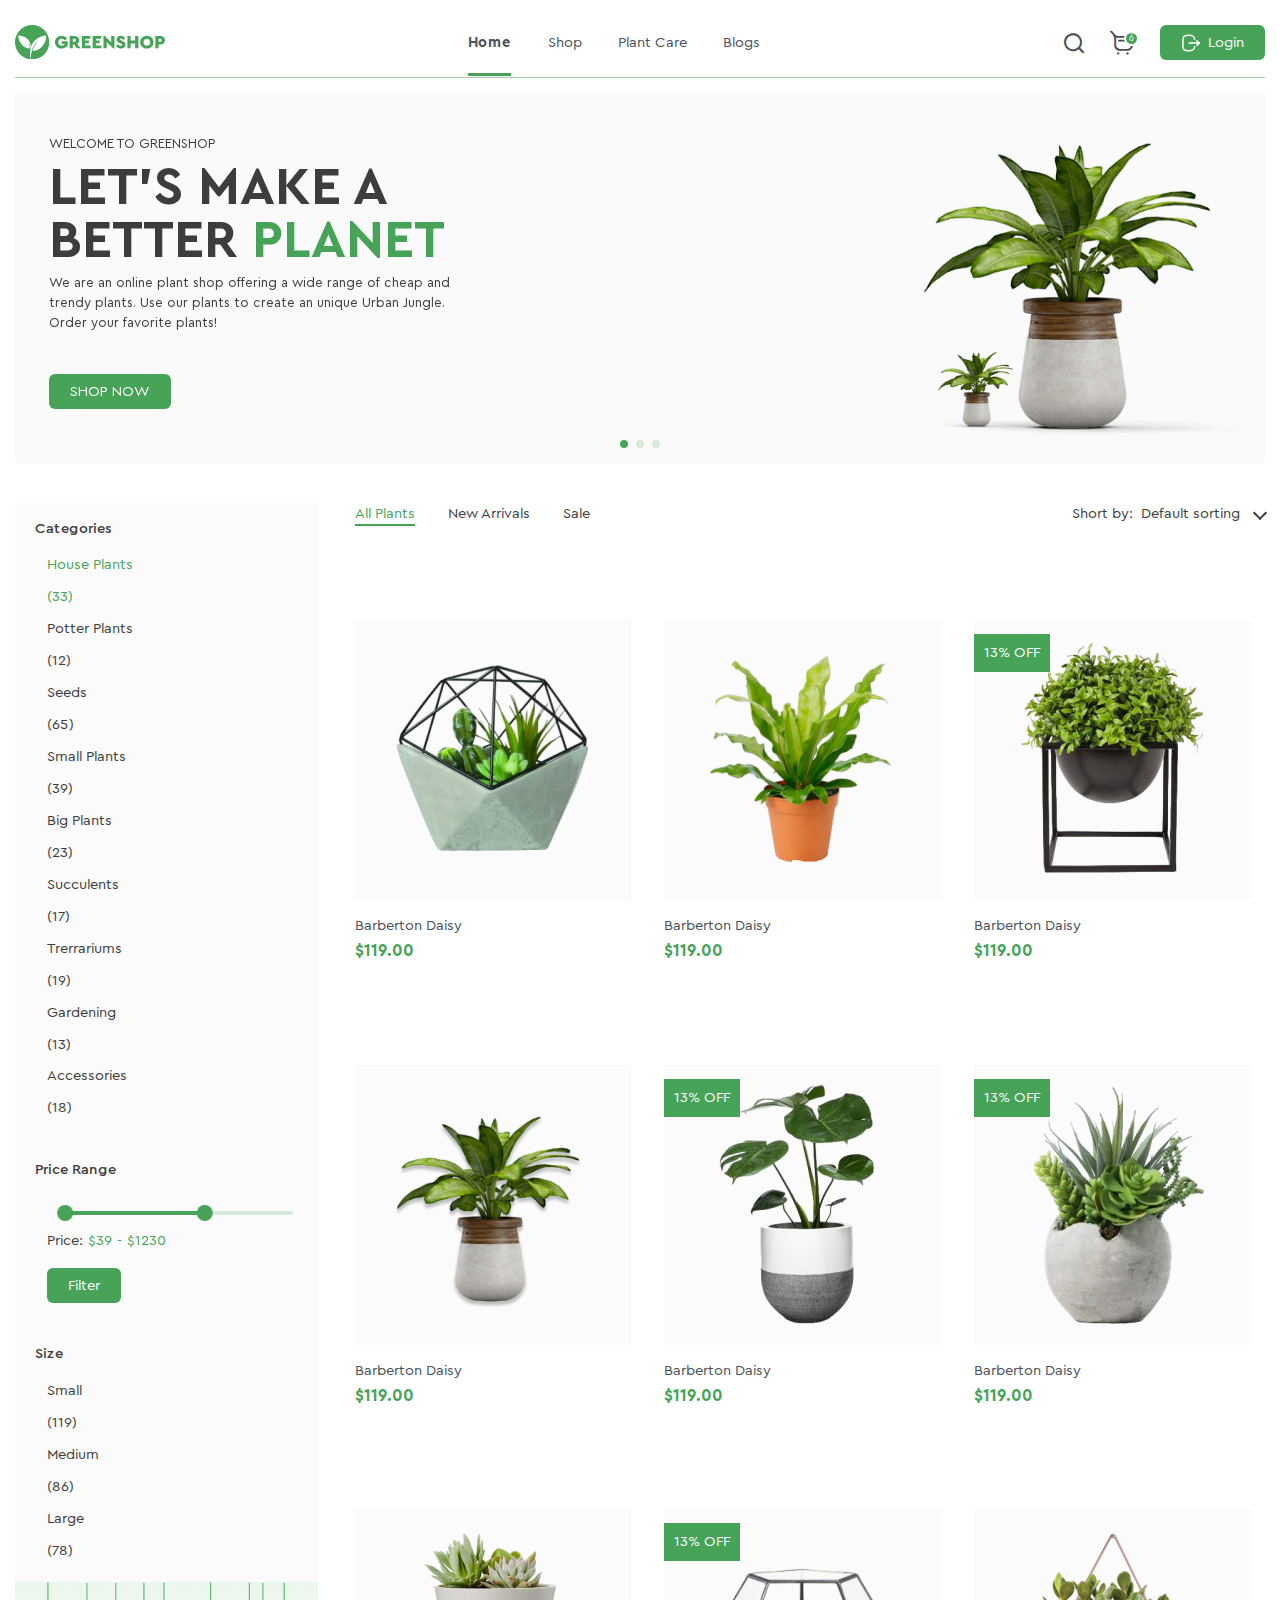
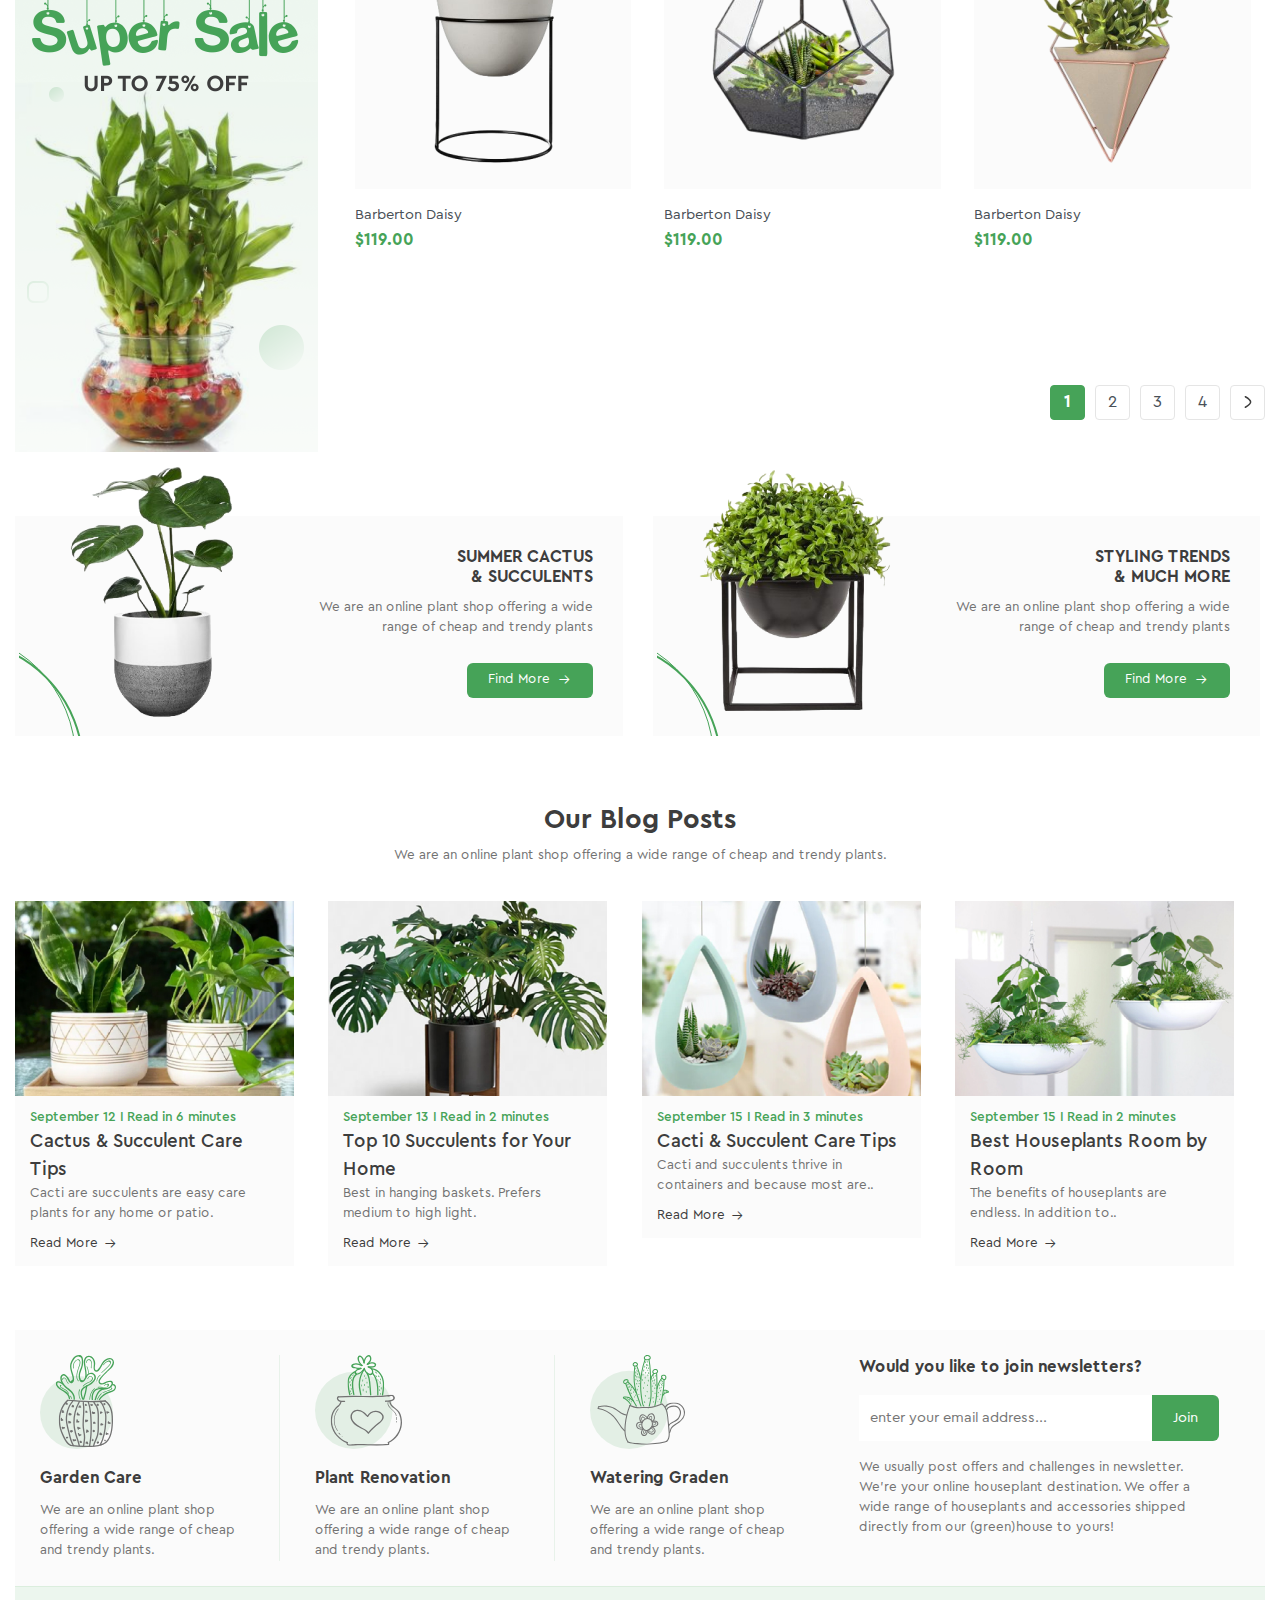
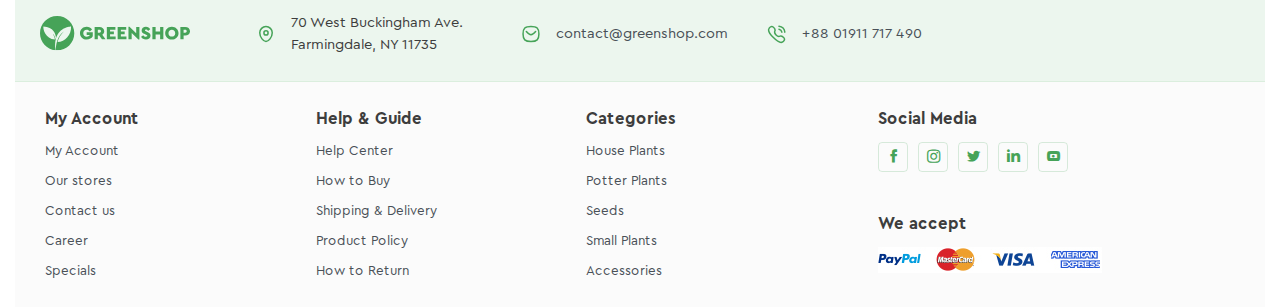
==== commit 35dd66b2: "add modal" ====
--- a/index.html
+++ b/index.html
@@ -5,6 +5,7 @@
     <meta name="viewport" content="width=device-width, initial-scale=1.0">
     <link rel="stylesheet" href="./plugins/swiper/swiper-bundle.min.css">
     <link rel="stylesheet" href="./plugins/noUiSlider/nouislider.min.css">
+    <link rel="stylesheet" href="./plugins/fancybox/fancybox.css">
     <link rel="stylesheet" href="./fonts/icomoon/style.css">
     <link rel="stylesheet" href="./css/style.css">
     <title>Index</title>
@@ -28,7 +29,7 @@
                         <div class="icon icon-basket"></div>
                         <span>6</span>
                     </a>
-                    <a href="#" class="btn">
+                    <a href="#log" class="btn" data-fancybox>
                         <img src="./img/icon/svg/Logout.svg">
                         <p>Login</p>
                     </a>
@@ -543,10 +544,92 @@
             </div>
         </div>
     </footer>
+    <div class="modal" id="log">
+        <div class="modal__title">
+            <a href="#log" class="active" data-fancybox>Login</a>
+            <a href="#reg" data-fancybox>Register</a>
+        </div>
+        <div class="modal__text">Enter your username and password to login.</div>
+        <div class="modal__form">
+            <label>
+                <input type="email" placeholder="almamun_uxui@outlook.com">
+            </label>
+            <label>
+                <input type="password" placeholder="Password">
+                <div class="passHide">
+                    <svg width="20" height="20" viewBox="0 0 20 20" fill="none" xmlns="http://www.w3.org/2000/svg">
+                        <path d="M5.34984 14.7748C3.4915 13.5582 2.2915 11.7248 2.2915 10.1165C2.2915 7.38316 5.7415 4.03316 9.99984 4.03316C11.7415 4.03316 13.3582 4.59149 14.6582 5.45816" stroke="#727272" stroke-width="1.5" stroke-linecap="round" stroke-linejoin="round"/>
+                        <path d="M16.5414 7.17517C17.2839 8.11684 17.7164 9.1585 17.7164 10.1168C17.7164 12.8502 14.2581 16.2002 9.99977 16.2002C9.24144 16.2002 8.50061 16.0918 7.80811 15.9002" stroke="#727272" stroke-width="1.5" stroke-linecap="round" stroke-linejoin="round"/>
+                        <path d="M8.13804 11.9725C7.6422 11.4817 7.3647 10.8125 7.3672 10.115C7.36387 8.66083 8.54054 7.47916 9.99554 7.47666C10.6955 7.47499 11.3672 7.75249 11.8622 8.24749" stroke="#727272" stroke-width="1.5" stroke-linecap="round" stroke-linejoin="round"/>
+                        <path d="M12.5912 10.5826C12.3962 11.6592 11.5537 12.5034 10.4771 12.7009" stroke="#727272" stroke-width="1.5" stroke-linecap="round" stroke-linejoin="round"/>
+                        <path d="M16.5762 3.54158L3.43115 16.6866" stroke="#727272" stroke-width="1.5" stroke-linecap="round" stroke-linejoin="round"/>
+                    </svg>
+                </div>
+            </label>
+            <a href="#">Forgot Password?</a>
+            <button class="btn">Login</button>
+        </div>
+        <div class="modal__afBef">
+            <p>Or login with</p>
+        </div>
+        <a href="#" class="modal__logWith">
+            <img src="./img/Google.svg" alt="">
+            <p>Login with Google</p>
+        </a>
+        <a href="#" class="modal__logWith">
+            <img src="./img/facebook.svg" alt="">
+            <p>Login with Facebook</p>
+        </a>
+    </div>
+
+    <div class="modal" id="reg">
+        <div class="modal__title">
+            <a href="#log" data-fancybox>Login</a>
+            <a href="#reg" class="active" data-fancybox>Register</a>
+        </div>
+        <div class="modal__text">Enter your username and password to login.</div>
+        <div class="modal__form">
+            <label>
+                <input type="text" placeholder="Username">
+            </label>
+            <label>
+                <input type="email" placeholder="almamun_uxui@outlook.com">
+            </label>
+            <label>
+                <input type="password" placeholder="Password">
+                <div class="passHide">
+                    <svg width="20" height="20" viewBox="0 0 20 20" fill="none" xmlns="http://www.w3.org/2000/svg">
+                        <path d="M5.34984 14.7748C3.4915 13.5582 2.2915 11.7248 2.2915 10.1165C2.2915 7.38316 5.7415 4.03316 9.99984 4.03316C11.7415 4.03316 13.3582 4.59149 14.6582 5.45816" stroke="#727272" stroke-width="1.5" stroke-linecap="round" stroke-linejoin="round"/>
+                        <path d="M16.5414 7.17517C17.2839 8.11684 17.7164 9.1585 17.7164 10.1168C17.7164 12.8502 14.2581 16.2002 9.99977 16.2002C9.24144 16.2002 8.50061 16.0918 7.80811 15.9002" stroke="#727272" stroke-width="1.5" stroke-linecap="round" stroke-linejoin="round"/>
+                        <path d="M8.13804 11.9725C7.6422 11.4817 7.3647 10.8125 7.3672 10.115C7.36387 8.66083 8.54054 7.47916 9.99554 7.47666C10.6955 7.47499 11.3672 7.75249 11.8622 8.24749" stroke="#727272" stroke-width="1.5" stroke-linecap="round" stroke-linejoin="round"/>
+                        <path d="M12.5912 10.5826C12.3962 11.6592 11.5537 12.5034 10.4771 12.7009" stroke="#727272" stroke-width="1.5" stroke-linecap="round" stroke-linejoin="round"/>
+                        <path d="M16.5762 3.54158L3.43115 16.6866" stroke="#727272" stroke-width="1.5" stroke-linecap="round" stroke-linejoin="round"/>
+                    </svg>
+                </div>
+            </label>
+            <label>
+                <input type="password" placeholder="Confirm Password">
+            </label>
+            <a href="#">Forgot Password?</a>
+            <button class="btn">Register</button>
+        </div>
+        <div class="modal__afBef">
+            <p>Or Register with</p>
+        </div>
+        <a href="#" class="modal__logWith">
+            <img src="./img/Google.svg" alt="">
+            <p>Login with Google</p>
+        </a>
+        <a href="#" class="modal__logWith">
+            <img src="./img/facebook.svg" alt="">
+            <p>Login with Facebook</p>
+        </a>
+    </div>
     <script src="./plugins/jquery/jquery-3.6.0.min.js"></script>
     <script src="./plugins/swiper/swiper-bundle.min.js"></script>
     <script src="./plugins/wNumb/wNumb.min.js"></script>
     <script src="./plugins/noUiSlider/nouislider.min.js"></script>
+    <script src="./plugins/fancybox/fancybox.umd.js"></script>
     <script src="./js/script.js"></script>
 </body>
 </html>--- a/css/style.css
+++ b/css/style.css
@@ -1 +1 @@
-*,*::after,*::before{box-sizing:border-box;margin:0;padding:0;border:0}input[type=date]{position:relative}input[type=date]::-webkit-calendar-picker-indicator{position:absolute;width:100%;height:100%;top:0;opacity:0}ul{list-style:none}img{max-width:100%;display:block}input,button{font:inherit;outline:none}a{text-decoration:none;color:#495057}a,p,input,button,.btn,span,li,[class^=icon-],[class*=" icon-"]{transition:.38s ease-in-out}html,body{height:100%}body{font-size:14px;font-family:"Cera Pro",sans-serif;font-weight:400;line-height:1.5;overflow-x:hidden;color:#3d3d3d}@media(min-width: 992px){body{font-size:calc(0.0021551724*100vw + 11.8620689655px)}}@media(min-width: 1920px){body{font-size:16px}}body.no-scroll{overflow-y:hidden}section{margin-bottom:30px}@media(min-width: 992px){section{margin-bottom:calc(0.1185344828*100vw + -87.5862068966px)}}@media(min-width: 1920px){section{margin-bottom:140px}}@font-face{font-family:"Cera Pro";src:url("../fonts/ceraPro/CeraPro-Bold.woff") format("woff");font-style:normal;font-weight:900;font-display:swap}@font-face{font-family:"Cera Pro";src:url("../fonts/ceraPro/CeraPro-Medium.woff") format("woff");font-style:normal;font-weight:500;font-display:swap}@font-face{font-family:"Cera Pro";src:url("../fonts/ceraPro/CeraPro-Regular.woff") format("woff");font-style:normal;font-weight:400;font-display:swap}@font-face{font-family:"Cera Pro";src:url("../fonts/ceraPro/CeraPro-Light.woff") format("woff");font-style:normal;font-weight:300;font-display:swap}.btn{display:flex;align-items:center;justify-content:center;gap:7px;min-height:35px;background-color:#46a358;color:#fff;width:-moz-fit-content;width:fit-content;border-radius:6px;padding:5px 20px}.btn img{-o-object-fit:contain;object-fit:contain;height:20px}.header__wrapper{display:flex;justify-content:space-between;align-items:flex-start;padding-top:25px;gap:20px;border-bottom:1px solid rgba(70,163,88,.5019607843)}.header__wrapper>*:not(.nav){padding-bottom:17px}.header__tools{gap:20px;display:flex;align-items:center}@media(min-width: 992px){.header__tools{gap:calc(0.0215517241*100vw + -1.3793103448px)}}@media(min-width: 1920px){.header__tools{gap:40px}}.header__tools img{-o-object-fit:contain;object-fit:contain}.header__tools .icon{font-size:20px}.header__tools-basketWrap{position:relative}.header__tools-basketWrap .icon{font-size:24px}.header__tools-basketWrap span{position:absolute;display:flex;top:3%;right:-20%;align-items:center;justify-content:center;font-size:9px;font-weight:400;color:#fff;width:15px;height:15px;background-color:#46a358;border-radius:50%;border:2px solid #fff}.nav ul{gap:30px;display:flex;align-items:center;padding-top:7px}@media(min-width: 992px){.nav ul{gap:calc(0.0215517241*100vw + 8.6206896552px)}}@media(min-width: 1920px){.nav ul{gap:50px}}.nav ul li a{padding-bottom:23px;border-bottom:3px solid rgba(0,0,0,0)}.nav ul li a.active{font-weight:700;border-color:#46a358}@media(max-width: 992px){.header__wrapper>*:not(.nav){padding-bottom:14px}.header__tools .icon{font-size:15px}.header__tools-basketWrap .icon{font-size:20px}}.mainSwiper{margin-bottom:30px;margin-top:15px}@media(min-width: 992px){.mainSwiper{margin-bottom:calc(0.0323275862*100vw + -2.0689655172px)}}@media(min-width: 1920px){.mainSwiper{margin-bottom:60px}}.mainSwiper__slide{padding-top:30px;padding-bottom:40px;padding-left:30px;padding-right:30px;position:relative;display:flex;gap:7px;flex-direction:column;background-color:rgba(245,245,245,.5019607843)}@media(min-width: 992px){.mainSwiper__slide{padding-top:calc(0.0409482759*100vw + -10.6206896552px)}}@media(min-width: 1920px){.mainSwiper__slide{padding-top:68px}}@media(min-width: 992px){.mainSwiper__slide{padding-bottom:calc(0.0484913793*100vw + -8.1034482759px)}}@media(min-width: 1920px){.mainSwiper__slide{padding-bottom:85px}}@media(min-width: 992px){.mainSwiper__slide{padding-left:calc(0.0140086207*100vw + 16.1034482759px)}}@media(min-width: 1920px){.mainSwiper__slide{padding-left:43px}}@media(min-width: 992px){.mainSwiper__slide{padding-right:calc(0.0140086207*100vw + 16.1034482759px)}}@media(min-width: 1920px){.mainSwiper__slide{padding-right:43px}}.mainSwiper__subtitle,.mainSwiper__title,.mainSwiper .btn{text-transform:uppercase}.mainSwiper__subtitle{font-size:13px}@media(min-width: 992px){.mainSwiper__subtitle{font-size:calc(0.0010775862*100vw + 11.9310344828px)}}@media(min-width: 1920px){.mainSwiper__subtitle{font-size:14px}}.mainSwiper__title{font-size:45px;max-width:400px;font-weight:700;line-height:100%}@media(min-width: 992px){.mainSwiper__title{font-size:calc(0.0269396552*100vw + 18.275862069px)}}@media(min-width: 1920px){.mainSwiper__title{font-size:70px}}@media(min-width: 992px){.mainSwiper__title{max-width:calc(0.1400862069*100vw + 261.0344827586px)}}@media(min-width: 1920px){.mainSwiper__title{max-width:530px}}.mainSwiper__title span{color:#46a358}.mainSwiper__img{height:320px;position:absolute;right:0;top:49%;translate:0% -50%;-o-object-fit:contain;object-fit:contain}@media(min-width: 992px){.mainSwiper__img{height:calc(0.1939655172*100vw + 127.5862068966px)}}@media(min-width: 1920px){.mainSwiper__img{height:500px}}.mainSwiper__pagination .swiper-pagination-bullet{background:#46a358}.mainSwiper p{font-size:13px;max-width:357px}@media(min-width: 992px){.mainSwiper p{font-size:calc(0.0010775862*100vw + 11.9310344828px)}}@media(min-width: 1920px){.mainSwiper p{font-size:14px}}@media(min-width: 992px){.mainSwiper p{max-width:calc(0.2155172414*100vw + 143.2068965517px)}}@media(min-width: 1920px){.mainSwiper p{max-width:557px}}.mainSwiper .btn{margin-top:30px}@media(min-width: 992px){.mainSwiper .btn{margin-top:calc(0.0107758621*100vw + 19.3103448276px)}}@media(min-width: 1920px){.mainSwiper .btn{margin-top:40px}}@media(max-width: 768px){.mainSwiper__img{height:280px;right:-5%}.mainSwiper__title{font-size:29px;max-width:300px}.mainSwiper p{max-width:277px}.nav{position:absolute;transform:translateY(-200%)}.nav ul li a.active{border-color:rgba(0,0,0,0)}}.filter{padding-top:15px;padding-bottom:20px;padding-left:20px;padding-right:25px;width:100%;height:-moz-fit-content;height:fit-content;background-color:#fbfbfb;transition:.38s ease-in-out}.filter__flex{display:flex;align-items:center;justify-content:space-between;gap:20px;padding-bottom:20px;margin-bottom:20px;border-bottom:1px solid #e9eff2}.filter__flex.filAcc{border:none;padding-bottom:unset;margin-bottom:unset;cursor:pointer}.filter__flex .illBeBack{color:#8596a0;cursor:pointer}.filter__flex .icon::before{color:#8596a0;font-size:24px}.filter__flex p{font-weight:500}.filter__flex-arrow,.filter__flex img{width:18px;height:18px;-o-object-fit:contain;object-fit:contain;rotate:0deg;transition:rotate .38s ease-in-out}.filter__flex-arrow.rotate,.filter__flex img.rotate{rotate:180deg}.filter__flex-switch{position:relative;margin-left:auto;width:35px;height:18px;border-radius:50%;cursor:pointer}.filter__flex-switchCustom{position:relative;display:flex;padding:5px;width:100%;height:100%;border-radius:30px;background-color:#e9eff2;transition:.38s ease-in-out}.filter__flex-switchCustom::after{content:"";position:absolute;left:0;top:50%;translate:0 -50%;width:14px;height:14px;border-radius:50%;background-color:#fff;margin-right:auto;transition:.38s ease-in-out;margin-left:2px;margin-right:2px}.filter__flex-switch input[type=checkbox]:checked+.filter__flex-switchCustom{background-color:#46a358}.filter__flex-switch input[type=checkbox]:checked+.filter__flex-switchCustom::after{left:unset;right:0}.filter__flex-switch input[type=checkbox]{position:absolute;top:0;left:0;opacity:0;width:100%;height:100%}.filter>*:not(.filter__check:last-child){margin-bottom:40px}.filter__choise{display:flex;flex-direction:column;gap:10px;margin-top:15px}.filter__choiseLabel{display:flex;position:relative;justify-content:space-between;gap:10px;cursor:pointer}.filter__choiseLabel p span{color:#8596a0}.filter__choiseLabel-custom{display:flex;align-items:center;justify-content:center;width:14px;height:14px;border-radius:4px;border:1px solid #8596a0;transition:.38s ease-in-out}.filter__choiseLabel-custom img{width:16px;height:25px;-o-object-fit:contain;object-fit:contain}.filter__choiseLabel input[type=checkbox]{position:absolute;opacity:0;left:0;top:50%;translate:0 -50%}.filter__choiseLabel input[type=checkbox]:checked+.filter__choiseLabel-custom{background-color:#46a358;border-color:#46a358}.filter__choiseLabel.active p,.filter__choiseLabel.active span{color:#46a358}.filter__choiseShowHihhen{margin-top:5px;color:#46a358;font-weight:500;cursor:pointer}.filter__price #slider{margin-top:15px}.filter__price>*:not(.filter__flex){margin-left:12px}.filter__check>*:not(.filter__flex){margin-left:12px}.filter__title{font-size:18px;font-weight:500}@media(min-width: 992px){.filter__title{font-size:calc(0.0021551724*100vw + 15.8620689655px)}}@media(min-width: 1920px){.filter__title{font-size:20px}}.filter__noUiWrap{display:flex;flex-direction:column;margin-top:15px}.filter__noUiWrap-inputs{display:flex;align-items:center;justify-content:space-between;gap:15px;margin-top:15px}.filter__noUiWrap-inputs input{font-size:13px;padding-left:10px;padding-right:10px;border-radius:32px;text-align:center;background:#f5f5f5;padding-top:10px;padding-bottom:10px;outline:none;border:none;width:100%}@media(min-width: 992px){.filter__noUiWrap-inputs input{font-size:calc(0.0032327586*100vw + 9.7931034483px)}}@media(min-width: 1920px){.filter__noUiWrap-inputs input{font-size:16px}}@media(min-width: 992px){.filter__noUiWrap-inputs input{padding-left:calc(0.0107758621*100vw + -0.6896551724px)}}@media(min-width: 1920px){.filter__noUiWrap-inputs input{padding-left:20px}}@media(min-width: 992px){.filter__noUiWrap-inputs input{padding-right:calc(0.0107758621*100vw + -0.6896551724px)}}@media(min-width: 1920px){.filter__noUiWrap-inputs input{padding-right:20px}}.filter__noUiWrap-value{display:flex;align-items:center;gap:5px;margin-top:15px}.filter__noUiWrap-value .min,.filter__noUiWrap-value .max,.filter__noUiWrap-value span{color:#46a358}.filter .btn{margin-top:16px}#slider{height:4px;background:rgba(70,163,88,.2);border-radius:20px;box-shadow:unset;border:unset;margin-left:12px}#slider .noUi-handle{width:16px;height:16px;right:-10px;border-radius:50%;background-color:#46a358;box-shadow:none;border:none}#slider .noUi-handle::after,#slider .noUi-handle::before{content:none}#slider .noUi-connect{background:#46a358}@media(max-width: 992px){.filter{position:fixed;transform:translateY(-100%);width:100%;height:100%;border-radius:0;top:0;left:0;z-index:30}.filter.active{transform:translateY(0);overflow-y:auto}.filter .btn{height:46px}.filter__choise,.filter__noUiWrap{display:none}.filter__flex:has(.illBeBack){border:none}.filter__flex-arrow,.filter__flex img{rotate:180deg}.filter__flex-arrow.rotate,.filter__flex img.rotate{rotate:0deg}}.plants__wrapper{gap:30px;display:flex}@media(min-width: 992px){.plants__wrapper{gap:calc(0.0215517241*100vw + 8.6206896552px)}}@media(min-width: 1920px){.plants__wrapper{gap:50px}}.plants__filter{width:25%;display:flex;flex-direction:column}.plants__filter-sale{-o-object-fit:cover;object-fit:cover;height:470px;width:100%}.plants__cardWrapper{-moz-column-gap:30px;column-gap:30px;row-gap:0;display:flex;flex-wrap:wrap;width:75%}@media(min-width: 992px){.plants__cardWrapper{-moz-column-gap:calc(0.0107758621*100vw + 19.3103448276px);column-gap:calc(0.0107758621*100vw + 19.3103448276px)}}@media(min-width: 1920px){.plants__cardWrapper{-moz-column-gap:40px;column-gap:40px}}.plants__cardWrapper .card{margin-bottom:30px;width:30.4%}@media(min-width: 992px){.plants__cardWrapper .card{margin-bottom:calc(0.0215517241*100vw + 8.6206896552px)}}@media(min-width: 1920px){.plants__cardWrapper .card{margin-bottom:50px}}.plants__sort{position:relative;display:flex;align-items:center;margin-left:auto;min-width:187px;gap:8px}.plants__sortWrapper{gap:30px;display:flex;align-items:flex-start;margin-bottom:30px;width:100%}@media(min-width: 992px){.plants__sortWrapper{gap:calc(0.0107758621*100vw + 19.3103448276px)}}@media(min-width: 1920px){.plants__sortWrapper{gap:40px}}.plants__sortWrapper-item{font-size:14px;border-bottom:2px solid rgba(0,0,0,0)}@media(min-width: 992px){.plants__sortWrapper-item{font-size:calc(0.0021551724*100vw + 11.8620689655px)}}@media(min-width: 1920px){.plants__sortWrapper-item{font-size:16px}}.plants__sortWrapper-item.active{color:#46a358;border-color:#46a358}.plants__sortList{position:absolute;padding:15px;width:100%;background-color:#fbfbfb;border:1px solid rgba(0,0,0,0);top:21px;height:0;opacity:0;visibility:hidden;transition:.38ss ease-in-out}.plants__sort.active .plants__sortList{opacity:1;visibility:visible;height:-moz-fit-content;height:fit-content;z-index:1;border-color:rgba(70,163,88,0.1019607843)}.plants__sort.active .typeSorting::after{rotate:-135deg}.plants__sort p{position:relative;z-index:2}.plants__sort .typeSorting::after{content:"";display:inline-block;width:10px;height:10px;border-bottom:2px solid #3d3d3d;border-right:2px solid #3d3d3d;margin-left:15px;rotate:45deg;transition:.38s ease-in-out}.plants__pagination{display:flex;gap:10px;align-items:center;width:100%;justify-content:flex-end}.plants__pagination-item{font-size:16px;display:flex;align-items:center;justify-content:center;border:1px solid #e5e5e5;border-radius:4px;width:35px;height:35px;background-color:rgba(0,0,0,0);transition:.38s ease-in-out}@media(min-width: 992px){.plants__pagination-item{font-size:calc(0.0021551724*100vw + 13.8620689655px)}}@media(min-width: 1920px){.plants__pagination-item{font-size:18px}}.plants__pagination-item .icon{color:#3d3d3d}.plants__pagination-item img{transition:.38s ease-in-out}.plants__pagination-item.active,.plants__pagination-item:hover{background-color:#46a358;color:#fff;font-weight:700;border-color:#46a358}.plants__pagination-item.active img,.plants__pagination-item:hover img{filter:brightness(0) saturate(100%) invert(100%) sepia(1%) saturate(55%) hue-rotate(71deg) brightness(114%) contrast(100%)}.card__img{position:relative;display:flex;flex-direction:column;align-items:center;justify-content:center;background-color:#fbfbfb;min-height:280px;margin-bottom:15px;overflow:hidden}.card__img-plant{-o-object-fit:contain;object-fit:contain;height:250px}.card__img span{position:absolute;display:flex;align-items:center;justify-content:center;padding:8px 10px;background-color:#46a358;left:0;top:14px;color:#fff}.card__tools{position:absolute;bottom:5px;left:50%;translate:-50% 0;display:flex;align-items:center;gap:10px;transform:translateY(150%);transition:.38s ease-in-out}.card__tools-item{padding:8px;width:35px;height:35px;border-radius:4px;background-color:#fff;cursor:pointer}.card__tools-item:hover{color:#46a358}.card__title{margin-bottom:2px}.card__price{font-size:16px;color:#46a358;font-weight:700}@media(min-width: 992px){.card__price{font-size:calc(0.0021551724*100vw + 13.8620689655px)}}@media(min-width: 1920px){.card__price{font-size:18px}}.card:hover .card__tools{transform:translateY(0%)}@media(max-width: 992px){.plants__cardWrapper{width:100%}.plants__cardWrapper .card{width:46.8%}.plants__filter{width:0}.card__tools{transform:translateY(0%)}}.findMore__wrapper{display:flex;flex-wrap:wrap;gap:30px}.findMore__wrapper>*{width:48.6%}.findMore__card{padding-top:30px;padding-bottom:35px;padding-left:210px;position:relative;display:flex;justify-content:right;padding-right:30px;background-image:url("../img/findMore_bg.svg");background-color:#fbfbfb;background-position:left;background-repeat:no-repeat}@media(min-width: 992px){.findMore__card{padding-top:calc(0.0075431034*100vw + 22.5172413793px)}}@media(min-width: 1920px){.findMore__card{padding-top:37px}}@media(min-width: 992px){.findMore__card{padding-bottom:calc(0.0118534483*100vw + 23.2413793103px)}}@media(min-width: 1920px){.findMore__card{padding-bottom:46px}}@media(min-width: 992px){.findMore__card{padding-left:calc(0.0646551724*100vw + 145.8620689655px)}}@media(min-width: 1920px){.findMore__card{padding-left:270px}}.findMore__cardWrapper{display:flex;flex-direction:column;align-items:flex-end}.findMore__cardWrapper p{font-size:13px;color:#727272;max-width:292px;text-align:right;margin-bottom:25px}@media(min-width: 992px){.findMore__cardWrapper p{font-size:calc(0.0010775862*100vw + 11.9310344828px)}}@media(min-width: 1920px){.findMore__cardWrapper p{font-size:14px}}.findMore__cardWrapper .btn p{color:#fff;margin-bottom:0}.findMore__card-img{height:250px;position:absolute;left:2%;top:35%;translate:0% -50%;-o-object-fit:contain;object-fit:contain}@media(min-width: 992px){.findMore__card-img{height:calc(0.0431034483*100vw + 207.2413793103px)}}@media(min-width: 1920px){.findMore__card-img{height:290px}}.findMore__card-title{font-size:16px;font-weight:700;line-height:120%;text-transform:uppercase;max-width:150px;text-align:right;margin-bottom:10px}@media(min-width: 992px){.findMore__card-title{font-size:calc(0.0021551724*100vw + 13.8620689655px)}}@media(min-width: 1920px){.findMore__card-title{font-size:18px}}@media(max-width: 1100px){.findMore__card{width:48.4%}}@media(max-width: 992px){.findMore__card{width:100%}}.ourBlog__title{font-size:26px;text-align:center;font-weight:700;margin-bottom:5px}@media(min-width: 992px){.ourBlog__title{font-size:calc(0.0043103448*100vw + 21.724137931px)}}@media(min-width: 1920px){.ourBlog__title{font-size:30px}}.ourBlog__description{font-size:13px;color:#727272;text-align:center;margin-bottom:35px}@media(min-width: 992px){.ourBlog__description{font-size:calc(0.0010775862*100vw + 11.9310344828px)}}@media(min-width: 1920px){.ourBlog__description{font-size:14px}}.ourBlog__wrapper{gap:30px;display:flex;flex-wrap:wrap}@media(min-width: 992px){.ourBlog__wrapper{gap:calc(0.0161637931*100vw + 13.9655172414px)}}@media(min-width: 1920px){.ourBlog__wrapper{gap:45px}}.ourBlog__wrapper>*{width:22.3%}.ourBlog__card{display:flex;flex-direction:column}.ourBlog__card-img{-o-object-fit:cover;object-fit:cover;height:195px;width:100%}.ourBlog__cardWrapper{padding:12px 15px;background-color:#fbfbfb}.ourBlog__cardWrapper-date{font-size:13px;font-weight:500;color:#46a358}@media(min-width: 992px){.ourBlog__cardWrapper-date{font-size:calc(0.0010775862*100vw + 11.9310344828px)}}@media(min-width: 1920px){.ourBlog__cardWrapper-date{font-size:14px}}.ourBlog__cardWrapper-title{font-size:18px;font-weight:500}@media(min-width: 992px){.ourBlog__cardWrapper-title{font-size:calc(0.0021551724*100vw + 15.8620689655px)}}@media(min-width: 1920px){.ourBlog__cardWrapper-title{font-size:20px}}.ourBlog__cardWrapper p{font-size:13px;color:#727272;margin-bottom:10px}@media(min-width: 992px){.ourBlog__cardWrapper p{font-size:calc(0.0010775862*100vw + 11.9310344828px)}}@media(min-width: 1920px){.ourBlog__cardWrapper p{font-size:14px}}.ourBlog__cardWrapper a{display:flex;gap:5px;align-items:center}.ourBlog__cardWrapper a>*{color:#3d3d3d}.ourBlog__cardWrapper a>*::before{color:#3d3d3d}.ourBlog__cardWrapper a p{font-size:13px;margin-bottom:0}@media(min-width: 992px){.ourBlog__cardWrapper a p{font-size:calc(0.0010775862*100vw + 11.9310344828px)}}@media(min-width: 1920px){.ourBlog__cardWrapper a p{font-size:14px}}.ourBlog__cardWrapper a:hover>*{color:#46a358}.ourBlog__cardWrapper a:hover>*::before{color:#46a358}@media(max-width: 992px){.ourBlog__wrapper>*{width:47.5%}}.feedback{margin-bottom:0}.feedback__wrapper{gap:30px;display:flex;background-color:#fbfbfb;padding:25px}@media(min-width: 992px){.feedback__wrapper{gap:calc(0.0323275862*100vw + -2.0689655172px)}}@media(min-width: 1920px){.feedback__wrapper{gap:60px}}.feedback__info{display:flex;flex-direction:column;align-items:flex-start}.feedback__infoWrapper{display:flex;width:65%}.feedback__info-title{font-size:16px;font-weight:700;margin-bottom:10px}@media(min-width: 992px){.feedback__info-title{font-size:calc(0.0021551724*100vw + 13.8620689655px)}}@media(min-width: 1920px){.feedback__info-title{font-size:18px}}.feedback__info img{-o-object-fit:contain;object-fit:contain;height:94px;margin-bottom:17px}.feedback__info p{font-size:13px;color:#727272;max-width:204px}@media(min-width: 992px){.feedback__info p{font-size:calc(0.0010775862*100vw + 11.9310344828px)}}@media(min-width: 1920px){.feedback__info p{font-size:14px}}.feedback__info:not(.feedback__info:last-child){padding-right:35px;border-right:1px solid rgba(70,163,88,.1019607843)}.feedback__info:not(.feedback__info:first-child){padding-left:35px}.feedback__form{width:30%}.feedback__form-title{font-size:16px;font-weight:700;margin-bottom:15px}@media(min-width: 992px){.feedback__form-title{font-size:calc(0.0021551724*100vw + 13.8620689655px)}}@media(min-width: 1920px){.feedback__form-title{font-size:18px}}.feedback__formWrapper{display:flex;margin-bottom:17px}.feedback__formWrapper input{width:100%;padding:12px 11px}.feedback__formWrapper .btn{border-radius:0 6px 6px 0}.feedback__form p{font-size:13px;color:#727272}@media(min-width: 992px){.feedback__form p{font-size:calc(0.0010775862*100vw + 11.9310344828px)}}@media(min-width: 1920px){.feedback__form p{font-size:14px}}@media(max-width: 992px){.feedback__wrapper{flex-direction:column}.feedback__infoWrapper,.feedback__form{width:100%}}.footer__wrapper{display:flex;flex-direction:column}.footer__top{gap:30px;display:flex;align-items:center;padding:25px;background-color:rgba(70,163,88,.1019607843);border-top:1px solid rgba(70,163,88,.1019607843);border-bottom:1px solid rgba(70,163,88,.1019607843)}@media(min-width: 992px){.footer__top{gap:calc(0.0323275862*100vw + -2.0689655172px)}}@media(min-width: 1920px){.footer__top{gap:60px}}.footer__top-item{display:flex;gap:15px;align-items:center}.footer__top-item p{max-width:190px}.footer__top .logo{margin-right:27px}.footer__bottom{display:flex;justify-content:space-between;padding:25px 30px;background-color:#fbfbfb}.footer__bottom .footer__bottomItem{width:30%}.footer__bottomWrapper{display:flex;justify-content:space-between;width:65%}.footer__bottomItem{width:100%;display:flex;flex-direction:column;gap:10px}.footer__bottomItem-title{font-size:16px;font-weight:700}@media(min-width: 992px){.footer__bottomItem-title{font-size:calc(0.0021551724*100vw + 13.8620689655px)}}@media(min-width: 1920px){.footer__bottomItem-title{font-size:18px}}.footer__bottomItem a{font-size:13px}@media(min-width: 992px){.footer__bottomItem a{font-size:calc(0.0010775862*100vw + 11.9310344828px)}}@media(min-width: 1920px){.footer__bottomItem a{font-size:14px}}.footer__bottomItem a:hover{color:#46a358}.footer__socials{display:flex;align-items:center;gap:10px;margin-bottom:30px}.footer__socials-item{display:flex;align-items:center;justify-content:center;width:30px;height:30px;border-radius:4px;border:1px solid rgba(70,163,88,.2)}.footer__pay img{-o-object-fit:contain;object-fit:contain;height:26px}@media(max-width: 992px){.footer__top{flex-wrap:wrap}.footer__top .logo{height:45px;width:100%}}.container{max-width:1305px;margin:0 auto;padding-left:15px;padding-right:15px}@media screen and (max-width: 992px){.container{max-width:720px}}@media screen and (max-width: 768px){.container{max-width:540px}}@media screen and (max-width: 576px){.container{max-width:none}}/*# sourceMappingURL=style.css.map */+*,*::after,*::before{box-sizing:border-box;margin:0;padding:0;border:0}input[type=date]{position:relative}input[type=date]::-webkit-calendar-picker-indicator{position:absolute;width:100%;height:100%;top:0;opacity:0}ul{list-style:none}img{max-width:100%;display:block}input,button{font:inherit;outline:none}a{text-decoration:none;color:#495057}a,p,input,button,.btn,span,li,[class^=icon-],[class*=" icon-"]{transition:.38s ease-in-out}html,body{height:100%}body{font-size:14px;font-family:"Cera Pro",sans-serif;font-weight:400;line-height:1.5;overflow-x:hidden;color:#3d3d3d}@media(min-width: 992px){body{font-size:calc(0.0021551724*100vw + 11.8620689655px)}}@media(min-width: 1920px){body{font-size:16px}}body.no-scroll{overflow-y:hidden}section{margin-bottom:30px}@media(min-width: 992px){section{margin-bottom:calc(0.1185344828*100vw + -87.5862068966px)}}@media(min-width: 1920px){section{margin-bottom:140px}}@font-face{font-family:"Cera Pro";src:url("../fonts/ceraPro/CeraPro-Bold.woff") format("woff");font-style:normal;font-weight:900;font-display:swap}@font-face{font-family:"Cera Pro";src:url("../fonts/ceraPro/CeraPro-Medium.woff") format("woff");font-style:normal;font-weight:500;font-display:swap}@font-face{font-family:"Cera Pro";src:url("../fonts/ceraPro/CeraPro-Regular.woff") format("woff");font-style:normal;font-weight:400;font-display:swap}@font-face{font-family:"Cera Pro";src:url("../fonts/ceraPro/CeraPro-Light.woff") format("woff");font-style:normal;font-weight:300;font-display:swap}.btn{display:flex;align-items:center;justify-content:center;gap:7px;min-height:35px;background-color:#46a358;color:#fff;width:-moz-fit-content;width:fit-content;border-radius:6px;padding:5px 20px;border:1px solid rgba(0,0,0,0);transition:.38s ease-in-out;cursor:pointer}.btn img{-o-object-fit:contain;object-fit:contain;height:20px;transition:.38s ease-in-out}.btn:hover{background-color:#fff;border-color:#46a358;color:#46a358}.btn:hover img{filter:brightness(0) saturate(100%) invert(55%) sepia(33%) saturate(689%) hue-rotate(80deg) brightness(92%) contrast(93%)}.btn--transp{background-color:rgba(0,0,0,0);border-color:#46a358;color:#46a358}.breadcrumbs{margin-top:35px;margin-bottom:45px}.breadcrumbs__wrapper a:first-child{font-weight:800}.breadcrumbs__wrapper a:not(.breadcrumbs__wrapper a:last-child){position:relative;margin-right:2px}.breadcrumbs__wrapper a:not(.breadcrumbs__wrapper a:last-child)::after{content:"/";font-size:14px;margin-left:5px}.header__wrapper{display:flex;justify-content:space-between;align-items:flex-start;padding-top:25px;gap:20px;border-bottom:1px solid rgba(70,163,88,.5019607843)}.header__wrapper>*:not(.nav){padding-bottom:17px}.header__tools{gap:20px;display:flex;align-items:center}@media(min-width: 992px){.header__tools{gap:calc(0.0215517241*100vw + -1.3793103448px)}}@media(min-width: 1920px){.header__tools{gap:40px}}.header__tools img{-o-object-fit:contain;object-fit:contain}.header__tools .icon{font-size:20px}.header__tools .btn p{transition:unset}.header__tools-basketWrap{position:relative}.header__tools-basketWrap .icon{font-size:24px}.header__tools-basketWrap span{position:absolute;display:flex;top:3%;right:-20%;align-items:center;justify-content:center;font-size:9px;font-weight:400;color:#fff;width:15px;height:15px;background-color:#46a358;border-radius:50%;border:2px solid #fff}.nav ul{gap:30px;display:flex;align-items:center;padding-top:7px}@media(min-width: 992px){.nav ul{gap:calc(0.0215517241*100vw + 8.6206896552px)}}@media(min-width: 1920px){.nav ul{gap:50px}}.nav ul li a{padding-bottom:23px;border-bottom:3px solid rgba(0,0,0,0)}.nav ul li a.active{font-weight:700;border-color:#46a358}@media(max-width: 992px){.header__wrapper>*:not(.nav){padding-bottom:14px}.header__tools .icon{font-size:15px}.header__tools-basketWrap .icon{font-size:20px}}.mainSwiper{margin-bottom:30px;margin-top:15px}@media(min-width: 992px){.mainSwiper{margin-bottom:calc(0.0323275862*100vw + -2.0689655172px)}}@media(min-width: 1920px){.mainSwiper{margin-bottom:60px}}.mainSwiper__slide{padding-top:30px;padding-bottom:40px;padding-left:30px;padding-right:30px;position:relative;display:flex;gap:7px;flex-direction:column;background-color:rgba(245,245,245,.5019607843)}@media(min-width: 992px){.mainSwiper__slide{padding-top:calc(0.0409482759*100vw + -10.6206896552px)}}@media(min-width: 1920px){.mainSwiper__slide{padding-top:68px}}@media(min-width: 992px){.mainSwiper__slide{padding-bottom:calc(0.0484913793*100vw + -8.1034482759px)}}@media(min-width: 1920px){.mainSwiper__slide{padding-bottom:85px}}@media(min-width: 992px){.mainSwiper__slide{padding-left:calc(0.0140086207*100vw + 16.1034482759px)}}@media(min-width: 1920px){.mainSwiper__slide{padding-left:43px}}@media(min-width: 992px){.mainSwiper__slide{padding-right:calc(0.0140086207*100vw + 16.1034482759px)}}@media(min-width: 1920px){.mainSwiper__slide{padding-right:43px}}.mainSwiper__subtitle,.mainSwiper__title,.mainSwiper .btn{text-transform:uppercase}.mainSwiper__subtitle{font-size:13px}@media(min-width: 992px){.mainSwiper__subtitle{font-size:calc(0.0010775862*100vw + 11.9310344828px)}}@media(min-width: 1920px){.mainSwiper__subtitle{font-size:14px}}.mainSwiper__title{font-size:45px;max-width:400px;font-weight:700;line-height:100%}@media(min-width: 992px){.mainSwiper__title{font-size:calc(0.0269396552*100vw + 18.275862069px)}}@media(min-width: 1920px){.mainSwiper__title{font-size:70px}}@media(min-width: 992px){.mainSwiper__title{max-width:calc(0.1400862069*100vw + 261.0344827586px)}}@media(min-width: 1920px){.mainSwiper__title{max-width:530px}}.mainSwiper__title span{color:#46a358}.mainSwiper__img{height:320px;position:absolute;right:0;top:49%;translate:0% -50%;-o-object-fit:contain;object-fit:contain}@media(min-width: 992px){.mainSwiper__img{height:calc(0.1939655172*100vw + 127.5862068966px)}}@media(min-width: 1920px){.mainSwiper__img{height:500px}}.mainSwiper__pagination .swiper-pagination-bullet{background:#46a358}.mainSwiper p{font-size:13px;max-width:357px}@media(min-width: 992px){.mainSwiper p{font-size:calc(0.0010775862*100vw + 11.9310344828px)}}@media(min-width: 1920px){.mainSwiper p{font-size:14px}}@media(min-width: 992px){.mainSwiper p{max-width:calc(0.2155172414*100vw + 143.2068965517px)}}@media(min-width: 1920px){.mainSwiper p{max-width:557px}}.mainSwiper .btn{margin-top:30px}@media(min-width: 992px){.mainSwiper .btn{margin-top:calc(0.0107758621*100vw + 19.3103448276px)}}@media(min-width: 1920px){.mainSwiper .btn{margin-top:40px}}@media(max-width: 768px){.mainSwiper__img{height:280px;right:-5%}.mainSwiper__title{font-size:29px;max-width:300px}.mainSwiper p{max-width:277px}.nav{position:absolute;transform:translateY(-200%)}.nav ul li a.active{border-color:rgba(0,0,0,0)}}@media(max-width: 530px){.mainSwiper__img{display:none}.mainSwiper__title,.mainSwiper p{max-width:unset}}.filter{padding-top:15px;padding-bottom:20px;padding-left:20px;padding-right:25px;width:100%;height:-moz-fit-content;height:fit-content;background-color:#fbfbfb;transition:.38s ease-in-out}.filter__flex{display:flex;align-items:center;justify-content:space-between;gap:20px;padding-bottom:20px;margin-bottom:20px;border-bottom:1px solid #e9eff2}.filter__flex.filAcc{border:none;padding-bottom:unset;margin-bottom:unset;cursor:pointer}.filter__flex .illBeBack{color:#8596a0;cursor:pointer}.filter__flex .icon::before{color:#8596a0;font-size:24px}.filter__flex p{font-weight:500}.filter__flex-arrow,.filter__flex img{width:18px;height:18px;-o-object-fit:contain;object-fit:contain;rotate:0deg;transition:rotate .38s ease-in-out}.filter__flex-arrow.rotate,.filter__flex img.rotate{rotate:180deg}.filter__flex-switch{position:relative;margin-left:auto;width:35px;height:18px;border-radius:50%;cursor:pointer}.filter__flex-switchCustom{position:relative;display:flex;padding:5px;width:100%;height:100%;border-radius:30px;background-color:#e9eff2;transition:.38s ease-in-out}.filter__flex-switchCustom::after{content:"";position:absolute;left:0;top:50%;translate:0 -50%;width:14px;height:14px;border-radius:50%;background-color:#fff;margin-right:auto;transition:.38s ease-in-out;margin-left:2px;margin-right:2px}.filter__flex-switch input[type=checkbox]:checked+.filter__flex-switchCustom{background-color:#46a358}.filter__flex-switch input[type=checkbox]:checked+.filter__flex-switchCustom::after{left:unset;right:0}.filter__flex-switch input[type=checkbox]{position:absolute;top:0;left:0;opacity:0;width:100%;height:100%}.filter>*:not(.filter__check:last-child){margin-bottom:40px}.filter__choise{display:flex;flex-direction:column;gap:10px;margin-top:15px}.filter__choiseLabel{display:flex;position:relative;justify-content:space-between;gap:10px;cursor:pointer}.filter__choiseLabel p span{color:#8596a0}.filter__choiseLabel-custom{display:flex;align-items:center;justify-content:center;width:14px;height:14px;border-radius:4px;border:1px solid #8596a0;transition:.38s ease-in-out}.filter__choiseLabel-custom img{width:16px;height:25px;-o-object-fit:contain;object-fit:contain}.filter__choiseLabel input[type=checkbox]{position:absolute;opacity:0;left:0;top:50%;translate:0 -50%}.filter__choiseLabel input[type=checkbox]:checked+.filter__choiseLabel-custom{background-color:#46a358;border-color:#46a358}.filter__choiseLabel.active p,.filter__choiseLabel.active span{color:#46a358}.filter__choiseShowHihhen{margin-top:5px;color:#46a358;font-weight:500;cursor:pointer}.filter__price #slider{margin-top:15px}.filter__price>*:not(.filter__flex){margin-left:12px}.filter__check>*:not(.filter__flex){margin-left:12px}.filter__title{font-size:18px;font-weight:500}@media(min-width: 992px){.filter__title{font-size:calc(0.0021551724*100vw + 15.8620689655px)}}@media(min-width: 1920px){.filter__title{font-size:20px}}.filter__noUiWrap{display:flex;flex-direction:column;margin-top:15px}.filter__noUiWrap-inputs{display:flex;align-items:center;justify-content:space-between;gap:15px;margin-top:15px}.filter__noUiWrap-inputs input{font-size:13px;padding-left:10px;padding-right:10px;border-radius:32px;text-align:center;background:#f5f5f5;padding-top:10px;padding-bottom:10px;outline:none;border:none;width:100%}@media(min-width: 992px){.filter__noUiWrap-inputs input{font-size:calc(0.0032327586*100vw + 9.7931034483px)}}@media(min-width: 1920px){.filter__noUiWrap-inputs input{font-size:16px}}@media(min-width: 992px){.filter__noUiWrap-inputs input{padding-left:calc(0.0107758621*100vw + -0.6896551724px)}}@media(min-width: 1920px){.filter__noUiWrap-inputs input{padding-left:20px}}@media(min-width: 992px){.filter__noUiWrap-inputs input{padding-right:calc(0.0107758621*100vw + -0.6896551724px)}}@media(min-width: 1920px){.filter__noUiWrap-inputs input{padding-right:20px}}.filter__noUiWrap-value{display:flex;align-items:center;gap:5px;margin-top:15px}.filter__noUiWrap-value .min,.filter__noUiWrap-value .max,.filter__noUiWrap-value span{color:#46a358}.filter .btn{margin-top:16px}#slider{height:4px;background:rgba(70,163,88,.2);border-radius:20px;box-shadow:unset;border:unset;margin-left:12px}#slider .noUi-handle{width:16px;height:16px;right:-10px;border-radius:50%;background-color:#46a358;box-shadow:none;border:none}#slider .noUi-handle::after,#slider .noUi-handle::before{content:none}#slider .noUi-connect{background:#46a358}@media(max-width: 992px){.filter{position:fixed;transform:translateY(-100%);width:100%;height:100%;border-radius:0;top:0;left:0;z-index:30}.filter.active{transform:translateY(0);overflow-y:auto}.filter .btn{height:46px}.filter__choise,.filter__noUiWrap{display:none}.filter__flex:has(.illBeBack){border:none}.filter__flex-arrow,.filter__flex img{rotate:180deg}.filter__flex-arrow.rotate,.filter__flex img.rotate{rotate:0deg}}.plants__wrapper{gap:30px;display:flex}@media(min-width: 992px){.plants__wrapper{gap:calc(0.0215517241*100vw + 8.6206896552px)}}@media(min-width: 1920px){.plants__wrapper{gap:50px}}.plants__filter{width:25%;display:flex;flex-direction:column}.plants__filter-sale{-o-object-fit:cover;object-fit:cover;height:470px;width:100%}.plants__cardWrapper{-moz-column-gap:30px;column-gap:30px;row-gap:0;display:flex;flex-wrap:wrap;width:75%}@media(min-width: 992px){.plants__cardWrapper{-moz-column-gap:calc(0.0107758621*100vw + 19.3103448276px);column-gap:calc(0.0107758621*100vw + 19.3103448276px)}}@media(min-width: 1920px){.plants__cardWrapper{-moz-column-gap:40px;column-gap:40px}}.plants__cardWrapper .card{margin-bottom:30px;width:30.4%}@media(min-width: 992px){.plants__cardWrapper .card{margin-bottom:calc(0.0215517241*100vw + 8.6206896552px)}}@media(min-width: 1920px){.plants__cardWrapper .card{margin-bottom:50px}}.plants__sort{position:relative;display:flex;align-items:center;margin-left:auto;min-width:187px;gap:8px}.plants__sortWrapper{gap:30px;display:flex;align-items:flex-start;margin-bottom:30px;width:100%}@media(min-width: 992px){.plants__sortWrapper{gap:calc(0.0107758621*100vw + 19.3103448276px)}}@media(min-width: 1920px){.plants__sortWrapper{gap:40px}}.plants__sortWrapper-item{font-size:14px;border-bottom:2px solid rgba(0,0,0,0);cursor:pointer}@media(min-width: 992px){.plants__sortWrapper-item{font-size:calc(0.0021551724*100vw + 11.8620689655px)}}@media(min-width: 1920px){.plants__sortWrapper-item{font-size:16px}}.plants__sortWrapper-item.active{color:#46a358;border-color:#46a358}.plants__sortList{position:absolute;padding:15px;width:100%;background-color:#fbfbfb;border:1px solid rgba(0,0,0,0);top:21px;height:0;opacity:0;visibility:hidden;transition:.38ss ease-in-out}.plants__sort.active .plants__sortList{opacity:1;visibility:visible;height:-moz-fit-content;height:fit-content;z-index:1;border-color:rgba(70,163,88,0.1019607843)}.plants__sort.active .typeSorting::after{rotate:-135deg}.plants__sort p{position:relative;z-index:2}.plants__sort .typeSorting::after{content:"";display:inline-block;width:10px;height:10px;border-bottom:2px solid #3d3d3d;border-right:2px solid #3d3d3d;margin-left:15px;rotate:45deg;transition:.38s ease-in-out}.plants__pagination{display:flex;gap:10px;align-items:center;width:100%;justify-content:flex-end}.plants__pagination-item{font-size:16px;display:flex;align-items:center;justify-content:center;border:1px solid #e5e5e5;border-radius:4px;width:35px;height:35px;background-color:rgba(0,0,0,0);transition:.38s ease-in-out}@media(min-width: 992px){.plants__pagination-item{font-size:calc(0.0021551724*100vw + 13.8620689655px)}}@media(min-width: 1920px){.plants__pagination-item{font-size:18px}}.plants__pagination-item .icon{color:#3d3d3d}.plants__pagination-item img{transition:.38s ease-in-out}.plants__pagination-item.active,.plants__pagination-item:hover{background-color:#46a358;color:#fff;font-weight:700;border-color:#46a358}.plants__pagination-item.active img,.plants__pagination-item:hover img{filter:brightness(0) saturate(100%) invert(100%) sepia(1%) saturate(55%) hue-rotate(71deg) brightness(114%) contrast(100%)}.card__img{position:relative;display:flex;flex-direction:column;align-items:center;justify-content:center;background-color:#fbfbfb;min-height:280px;margin-bottom:15px;overflow:hidden}.card__img-plant{-o-object-fit:contain;object-fit:contain;height:250px}.card__img span{position:absolute;display:flex;align-items:center;justify-content:center;padding:8px 10px;background-color:#46a358;left:0;top:14px;color:#fff}.card__tools{position:absolute;bottom:5px;left:50%;translate:-50% 0;display:flex;align-items:center;gap:10px;transform:translateY(150%);transition:.38s ease-in-out}.card__tools-item{padding:8px;width:35px;height:35px;border-radius:4px;background-color:#fff;cursor:pointer}.card__tools-item:hover{color:#46a358}.card__title{margin-bottom:2px}.card__price{font-size:16px;color:#46a358;font-weight:700}@media(min-width: 992px){.card__price{font-size:calc(0.0021551724*100vw + 13.8620689655px)}}@media(min-width: 1920px){.card__price{font-size:18px}}.card:hover .card__tools{transform:translateY(0%)}@media(max-width: 992px){.plants__cardWrapper{width:100%}.plants__cardWrapper .card{width:46.8%}.plants__filter{width:0}.card__tools{transform:translateY(0%)}}@media(max-width: 530px){.plants__cardWrapper .card{width:100%}.plants__sortWrapper{flex-wrap:wrap}.plants__sortWrapper .plants__sort{width:100%}}.findMore__wrapper{display:flex;flex-wrap:wrap;gap:30px}.findMore__wrapper>*{width:48.6%}.findMore__card{padding-top:30px;padding-bottom:35px;padding-left:210px;position:relative;display:flex;justify-content:right;padding-right:30px;background-image:url("../img/findMore_bg.svg");background-color:#fbfbfb;background-position:left;background-repeat:no-repeat}@media(min-width: 992px){.findMore__card{padding-top:calc(0.0075431034*100vw + 22.5172413793px)}}@media(min-width: 1920px){.findMore__card{padding-top:37px}}@media(min-width: 992px){.findMore__card{padding-bottom:calc(0.0118534483*100vw + 23.2413793103px)}}@media(min-width: 1920px){.findMore__card{padding-bottom:46px}}@media(min-width: 992px){.findMore__card{padding-left:calc(0.0646551724*100vw + 145.8620689655px)}}@media(min-width: 1920px){.findMore__card{padding-left:270px}}.findMore__cardWrapper{display:flex;flex-direction:column;align-items:flex-end}.findMore__cardWrapper p{font-size:13px;color:#727272;max-width:292px;text-align:right;margin-bottom:25px}@media(min-width: 992px){.findMore__cardWrapper p{font-size:calc(0.0010775862*100vw + 11.9310344828px)}}@media(min-width: 1920px){.findMore__cardWrapper p{font-size:14px}}.findMore__cardWrapper .btn p{color:#fff;margin-bottom:0}.findMore__card-img{height:250px;position:absolute;left:2%;top:35%;translate:0% -50%;-o-object-fit:contain;object-fit:contain}@media(min-width: 992px){.findMore__card-img{height:calc(0.0431034483*100vw + 207.2413793103px)}}@media(min-width: 1920px){.findMore__card-img{height:290px}}.findMore__card-title{font-size:16px;font-weight:700;line-height:120%;text-transform:uppercase;max-width:150px;text-align:right;margin-bottom:10px}@media(min-width: 992px){.findMore__card-title{font-size:calc(0.0021551724*100vw + 13.8620689655px)}}@media(min-width: 1920px){.findMore__card-title{font-size:18px}}@media(max-width: 1100px){.findMore__card{width:48.4%}}@media(max-width: 992px){.findMore__card{width:100%}}@media(max-width: 530px){.findMore__card-img{height:200px;top:55%}.findMore__card-title{max-width:unset}}.ourBlog__title{font-size:26px;text-align:center;font-weight:700;margin-bottom:5px}@media(min-width: 992px){.ourBlog__title{font-size:calc(0.0043103448*100vw + 21.724137931px)}}@media(min-width: 1920px){.ourBlog__title{font-size:30px}}.ourBlog__description{font-size:13px;color:#727272;text-align:center;margin-bottom:35px}@media(min-width: 992px){.ourBlog__description{font-size:calc(0.0010775862*100vw + 11.9310344828px)}}@media(min-width: 1920px){.ourBlog__description{font-size:14px}}.ourBlog__wrapper{gap:30px;display:flex;flex-wrap:wrap}@media(min-width: 992px){.ourBlog__wrapper{gap:calc(0.0161637931*100vw + 13.9655172414px)}}@media(min-width: 1920px){.ourBlog__wrapper{gap:45px}}.ourBlog__wrapper>*{width:22.3%}.ourBlog__card{display:flex;flex-direction:column}.ourBlog__card-img{-o-object-fit:cover;object-fit:cover;height:195px;width:100%}.ourBlog__cardWrapper{padding:12px 15px;background-color:#fbfbfb}.ourBlog__cardWrapper-date{font-size:13px;font-weight:500;color:#46a358}@media(min-width: 992px){.ourBlog__cardWrapper-date{font-size:calc(0.0010775862*100vw + 11.9310344828px)}}@media(min-width: 1920px){.ourBlog__cardWrapper-date{font-size:14px}}.ourBlog__cardWrapper-title{font-size:18px;font-weight:500}@media(min-width: 992px){.ourBlog__cardWrapper-title{font-size:calc(0.0021551724*100vw + 15.8620689655px)}}@media(min-width: 1920px){.ourBlog__cardWrapper-title{font-size:20px}}.ourBlog__cardWrapper p{font-size:13px;color:#727272;margin-bottom:10px}@media(min-width: 992px){.ourBlog__cardWrapper p{font-size:calc(0.0010775862*100vw + 11.9310344828px)}}@media(min-width: 1920px){.ourBlog__cardWrapper p{font-size:14px}}.ourBlog__cardWrapper a{display:flex;gap:5px;align-items:center}.ourBlog__cardWrapper a>*{color:#3d3d3d}.ourBlog__cardWrapper a>*::before{color:#3d3d3d}.ourBlog__cardWrapper a p{font-size:13px;margin-bottom:0}@media(min-width: 992px){.ourBlog__cardWrapper a p{font-size:calc(0.0010775862*100vw + 11.9310344828px)}}@media(min-width: 1920px){.ourBlog__cardWrapper a p{font-size:14px}}.ourBlog__cardWrapper a:hover>*{color:#46a358}.ourBlog__cardWrapper a:hover>*::before{color:#46a358}@media(max-width: 992px){.ourBlog__wrapper>*{width:47.5%}}@media(max-width: 769px){.ourBlog__wrapper>*{width:47%}}@media(max-width: 530px){.ourBlog__wrapper>*{width:100%}}.cardDetail{margin-bottom:60px}@media(min-width: 992px){.cardDetail{margin-bottom:calc(0.0344827586*100vw + 25.7931034483px)}}@media(min-width: 1920px){.cardDetail{margin-bottom:92px}}.cardDetail__wrapper{gap:30px;display:flex}@media(min-width: 992px){.cardDetail__wrapper{gap:calc(0.0215517241*100vw + 8.6206896552px)}}@media(min-width: 1920px){.cardDetail__wrapper{gap:50px}}.cardDetail__wrapper>*{width:50%}.cardDetail__swiper{width:100%}.cardDetail__swiperSlide{position:relative;display:flex;align-items:center;justify-content:center;background-color:#fbfbfb}.cardDetail__swiperSlide img{-o-object-fit:contain;object-fit:contain;height:400px}.cardDetail__swiperSlide span{position:absolute;top:20px;right:20px;width:30px;height:30px;background-color:#fff;border-radius:50%}.cardDetail__swiperContainer{display:flex;gap:30px;height:100%;max-height:583px}.cardDetail__swiperTh{flex-shrink:0;width:20%}.cardDetail__swiperThSlide{display:flex;align-items:center;justify-content:center;width:100px;height:100px;background-color:#fbfbfb}.cardDetail__swiperThSlide img{-o-object-fit:contain;object-fit:contain;height:90px}.cardDetail__swiperTh .swiper-slide-thumb-active{border:1px solid #46a358}.cardDetail__title{font-size:22px;font-weight:700;margin-bottom:20px}@media(min-width: 992px){.cardDetail__title{font-size:calc(0.0064655172*100vw + 15.5862068966px)}}@media(min-width: 1920px){.cardDetail__title{font-size:28px}}.cardDetail__price{font-size:18px;font-weight:700;color:#46a358;padding-bottom:5px;margin-bottom:15px;border-bottom:1px solid rgba(70,163,88,.5019607843)}@media(min-width: 992px){.cardDetail__price{font-size:calc(0.0043103448*100vw + 13.724137931px)}}@media(min-width: 1920px){.cardDetail__price{font-size:22px}}.cardDetail__description{margin-bottom:25px}.cardDetail__description-title{font-size:15px;font-weight:600;margin-bottom:10px}.cardDetail__description p{font-size:14px;line-height:1.3;color:#727272}.cardDetail__size{display:flex;flex-wrap:wrap;align-items:center;gap:10px;margin-bottom:25px}.cardDetail__size-title{width:100%}.cardDetail__size-item{display:flex;align-items:center;justify-content:center;font-size:13px;width:28px;height:28px;border-radius:50%;border:1px solid #eaeaea;transition:.38s ease-in-out}.cardDetail__size-item.active,.cardDetail__size-item:hover{border-color:#46a358;color:#46a358;font-weight:600}.cardDetail__tools{display:flex;align-items:center;gap:10px;margin-bottom:25px}.cardDetail__tools-quantity{display:flex;gap:23px;align-items:center;margin-right:15px}.cardDetail__tools-quantity .minus,.cardDetail__tools-quantity .plus{font-size:22px;display:flex;align-items:center;justify-content:center;color:#fff;border-radius:50%;background-color:#46a358;width:33px;height:38px}@media(min-width: 992px){.cardDetail__tools-quantity .minus,.cardDetail__tools-quantity .plus{font-size:calc(0.0064655172*100vw + 15.5862068966px)}}@media(min-width: 1920px){.cardDetail__tools-quantity .minus,.cardDetail__tools-quantity .plus{font-size:28px}}.cardDetail__tools .btn:has(.icon){padding:10px}.cardDetail__articul{display:flex;flex-direction:column;gap:10px}.cardDetail__articul-item{color:#727272}.cardDetail__articul .footer{margin-top:10px}.prodDescription__tab{display:flex;align-items:center;gap:30px;margin-bottom:20px;border-bottom:1px solid rgba(70,163,88,.5019607843)}.prodDescription__tab-item{font-size:16px;padding-bottom:5px;border-bottom:3px solid rgba(0,0,0,0);transition:.38s ease-in-out}@media(min-width: 992px){.prodDescription__tab-item{font-size:calc(0.0021551724*100vw + 13.8620689655px)}}@media(min-width: 1920px){.prodDescription__tab-item{font-size:18px}}.prodDescription__tab-item.active{border-color:#46a358;color:#46a358;font-weight:600}.prodDescription__wrapper{display:none;opacity:0;transition:.38s ease-in-out}.prodDescription__wrapper--display{display:block}.prodDescription__wrapper--opacity{opacity:1}.prodDescription__wrapper p{margin-bottom:15px}.prodDescription__wrapper b{margin-bottom:5px}.reletedProducts__title{font-size:16px;padding-bottom:5px;transition:.38s ease-in-out;border-color:#46a358;color:#46a358;font-weight:600;border-bottom:1px solid rgba(70,163,88,.5019607843);margin-bottom:45px}@media(min-width: 992px){.reletedProducts__title{font-size:calc(0.0021551724*100vw + 13.8620689655px)}}@media(min-width: 1920px){.reletedProducts__title{font-size:18px}}.reletedProducts__swiper{overflow-y:visible}.reletedProducts__pagination{bottom:-20% !important}.reletedProducts__pagination .swiper-pagination-bullet{width:12px;height:12px;border-radius:50%;background-color:rgba(0,0,0,0);border:2px solid #46a358;transition:.38s ease-in-out}.reletedProducts__pagination .swiper-pagination-bullet-active{background-color:#46a358}.basket__wrapper{gap:40px;display:flex}@media(min-width: 992px){.basket__wrapper{gap:calc(0.0538793103*100vw + -13.4482758621px)}}@media(min-width: 1920px){.basket__wrapper{gap:90px}}.basket__products{display:flex;flex-direction:column;gap:10px;width:70%}.basket__productsTop{display:flex;align-items:center;justify-content:space-between;gap:30px;padding-right:25px;padding-bottom:5px;border-bottom:1px solid rgba(70,163,88,.5019607843)}.basket__productsTop p{font-weight:600}.basket__productsItem{display:flex;align-items:center;justify-content:space-between;background-color:#fbfbfb;padding-right:25px}.basket__productsItem img{-o-object-fit:contain;object-fit:contain;height:70px;width:70px}.basket__productsItem-img{display:flex;align-items:center}.basket__productsItem-quantity{display:flex;gap:23px;align-items:center;margin-right:15px}.basket__productsItem-quantity .minus,.basket__productsItem-quantity .plus{font-size:16px;display:flex;align-items:center;justify-content:center;color:#fff;border-radius:50%;background-color:#46a358;width:21px;height:25px}@media(min-width: 992px){.basket__productsItem-quantity .minus,.basket__productsItem-quantity .plus{font-size:calc(0.0032327586*100vw + 12.7931034483px)}}@media(min-width: 1920px){.basket__productsItem-quantity .minus,.basket__productsItem-quantity .plus{font-size:19px}}.basket__productsItem-total{font-weight:700;color:#46a358}.basket__total{width:30%}.basket__total-title{padding-bottom:5px;border-bottom:1px solid rgba(70,163,88,.5019607843);font-weight:600;margin-bottom:10px}.basket__total .feedback{margin-top:5px;margin-bottom:30px}.basket__total .feedback input{border:1px solid #46a358}.basket__total p{display:flex;align-items:center;justify-content:space-between;margin-bottom:15px}.basket__total-endPrice{display:flex;align-items:center;justify-content:space-between;margin-bottom:30px}.basket__total-endPrice p{font-weight:700;margin:0;color:#46a358}.basket__total .btn{width:100%}@media(max-width: 992px){.basket__wrapper{flex-direction:column}.basket__products,.basket__total{width:100%}}.checkout__wrapper{gap:30px;display:flex}@media(min-width: 992px){.checkout__wrapper{gap:calc(0.0538793103*100vw + -23.4482758621px)}}@media(min-width: 1920px){.checkout__wrapper{gap:80px}}.checkout__title{font-size:16px;font-weight:700;margin-bottom:20px}@media(min-width: 992px){.checkout__title{font-size:calc(0.0021551724*100vw + 13.8620689655px)}}@media(min-width: 1920px){.checkout__title{font-size:18px}}.checkout__subtitle{display:flex;align-items:center;justify-content:space-between;padding-bottom:5px;margin-bottom:20px}.checkout__form{display:flex;flex-wrap:wrap;gap:20px;row-gap:30px}.checkout__form>*{width:48%}.checkout__form label{display:flex;flex-direction:column}.checkout__form label p{margin-bottom:10px}.checkout__form label p b{color:#f03800}.checkout__form label input,.checkout__form label textarea{width:100%;padding:12px;border:1px solid #a5a5a5;border-radius:3px;margin-top:auto}.checkout__form label select{width:100% !important}.checkout__form label:has(input[type=radio]){position:relative;width:100%;display:flex;flex-direction:row;align-items:center;gap:10px}.checkout__form label:has(input[type=radio]) p{margin:0}.checkout__form label:has(input[type=radio]) span{width:15px;height:15px;background-color:rgba(0,0,0,0);border:2px solid #46a358;border-radius:50%;transition:.38s ease-in-out}.checkout__form label:has(input[type=radio]) input:checked+span{background-color:#46a358}.checkout__form label input[type=radio]{position:absolute;opacity:0;left:0;top:50%;translate:0 -50%;width:15px;height:15px}.checkout__address{width:70%}.checkout__order{width:36%}.checkout__order .basket{display:flex;flex-direction:column;gap:10px;margin-bottom:15px}.checkout__order .basket__total{width:100%;margin-top:30px}.checkout__order .basket__total-endPrice{margin-top:20px;padding-top:20px;border-top:1px solid rgba(70,163,88,.5019607843)}.checkout__order .basket__productsItem{padding-right:10px}.checkout__payment label:not(.checkout__payment label:last-child){margin-bottom:15px}label{display:flex;flex-direction:column}label:has(input[type=radio]){position:relative;width:100%;display:flex;flex-direction:row;align-items:center;gap:10px}label:has(input[type=radio]) p{margin:0}label:has(input[type=radio]) span{flex-shrink:0;width:15px;height:15px;background-color:rgba(0,0,0,0);border:2px solid #46a358;border-radius:50%;transition:.38s ease-in-out}label:has(input[type=radio]) input:checked+span{background-color:#46a358}label input[type=radio]{position:absolute;opacity:0;left:0;top:50%;translate:0 -50%;width:15px;height:15px}label img{-o-object-fit:contain;object-fit:contain;height:26px}.select2-selection--single{height:50px !important}.select2-selection__rendered{display:flex !important;height:100%;align-items:center}.select2-selection__arrow{top:50%;translate:0 50%}.modal{padding-left:50px;padding-right:50px;display:none;padding-top:50px;padding-bottom:50px;background-color:#fff;min-width:500px}@media(min-width: 992px){.modal{padding-left:calc(0.0538793103*100vw + -3.4482758621px)}}@media(min-width: 1920px){.modal{padding-left:100px}}@media(min-width: 992px){.modal{padding-right:calc(0.0538793103*100vw + -3.4482758621px)}}@media(min-width: 1920px){.modal{padding-right:100px}}.modal .is-close-btn{top:20px !important;right:20px !important;--f-button-color: $mainColor !important;--f-button-width: 16px !important;--f-button-height: 16px !important}.modal__title{margin-bottom:30px;display:flex;align-items:center;justify-content:center;gap:12px}@media(min-width: 992px){.modal__title{margin-bottom:calc(0.0215517241*100vw + 8.6206896552px)}}@media(min-width: 1920px){.modal__title{margin-bottom:50px}}.modal__title a{font-size:18px;font-weight:500;transition:.38s ease-in-out}@media(min-width: 992px){.modal__title a{font-size:calc(0.0021551724*100vw + 15.8620689655px)}}@media(min-width: 1920px){.modal__title a{font-size:20px}}.modal__title a.active,.modal__title a:hover{color:#46a358}.modal__title a:not(.modal__title a:first-child){position:relative;padding-left:11px}.modal__title a:not(.modal__title a:first-child)::after{content:"";position:absolute;left:0;top:50%;translate:0 -50%;height:12px;width:1px;background-color:#3d3d3d}.modal p{font-size:13px}.modal__form{margin-top:15px}.modal__form label{position:relative;margin-bottom:15px}.modal__form label input{border:1px solid #eaeaea;border-radius:5px;padding:12px 15px;width:auto}.modal__form label .passHide{position:absolute;right:10px;top:50%;translate:0 -50%;width:20px;height:20px}.modal__form a{display:block;width:100%;text-align:right;color:#46a358}.modal__form .btn{width:100%;margin-top:25px}.modal__afBef{position:relative;display:flex;align-items:center;justify-content:center;margin-top:45px;margin-bottom:30px}.modal__afBef::before{content:"";position:absolute;left:0;top:50%;translate:0 -50%;width:100%;height:1px;background-color:#eaeaea}.modal__afBef p{position:relative;display:flex;align-items:center;justify-content:center;background-color:#fff;width:100px}.modal__logWith{display:flex;align-items:center;justify-content:center;gap:10px;border:1px solid #eaeaea;border-radius:5px;padding:10px 15px;width:100%}.modal__logWith p{color:#727272;font-size:13px;font-weight:500}.modal__logWith p:hover{color:#46a358}.modal__logWith:not(.modal__logWith:last-child){margin-bottom:15px}.feedback{margin-bottom:0}.feedback__wrapper{gap:30px;display:flex;background-color:#fbfbfb;padding:25px}@media(min-width: 992px){.feedback__wrapper{gap:calc(0.0323275862*100vw + -2.0689655172px)}}@media(min-width: 1920px){.feedback__wrapper{gap:60px}}.feedback__info{display:flex;flex-direction:column;align-items:flex-start}.feedback__infoWrapper{display:flex;width:65%}.feedback__info-title{font-size:16px;font-weight:700;margin-bottom:10px}@media(min-width: 992px){.feedback__info-title{font-size:calc(0.0021551724*100vw + 13.8620689655px)}}@media(min-width: 1920px){.feedback__info-title{font-size:18px}}.feedback__info img{-o-object-fit:contain;object-fit:contain;height:94px;margin-bottom:17px}.feedback__info p{font-size:13px;color:#727272;max-width:204px}@media(min-width: 992px){.feedback__info p{font-size:calc(0.0010775862*100vw + 11.9310344828px)}}@media(min-width: 1920px){.feedback__info p{font-size:14px}}.feedback__info:not(.feedback__info:last-child){padding-right:35px;border-right:1px solid rgba(70,163,88,.1019607843)}.feedback__info:not(.feedback__info:first-child){padding-left:35px}.feedback__form{width:30%}.feedback__form-title{font-size:16px;font-weight:700;margin-bottom:15px}@media(min-width: 992px){.feedback__form-title{font-size:calc(0.0021551724*100vw + 13.8620689655px)}}@media(min-width: 1920px){.feedback__form-title{font-size:18px}}.feedback__formWrapper{display:flex;margin-bottom:17px}.feedback__formWrapper input{width:100%;padding:12px 11px}.feedback__formWrapper .btn{border-radius:0 6px 6px 0}.feedback__form p{font-size:13px;color:#727272}@media(min-width: 992px){.feedback__form p{font-size:calc(0.0010775862*100vw + 11.9310344828px)}}@media(min-width: 1920px){.feedback__form p{font-size:14px}}@media(max-width: 992px){.feedback__wrapper{flex-direction:column}.feedback__infoWrapper,.feedback__form{width:100%}}@media(max-width: 530px){.feedback__info{width:46%;text-align:center;align-items:center}.feedback__info:not(.feedback__info:first-child){padding:0;border:none}.feedback__info:last-child{align-items:center;width:100%}.feedback__infoWrapper{flex-wrap:wrap;row-gap:30px;justify-content:space-between}}@media(max-width: 430px){.feedback__info{width:100%;text-align:center;align-items:center}.feedback__info:not(.feedback__info:last-child){padding:0;border:none}.feedback__info:last-child{align-items:center;width:100%}.feedback__infoWrapper{flex-wrap:wrap;row-gap:30px;justify-content:space-between}}.footer__wrapper{display:flex;flex-direction:column}.footer__top{gap:30px;display:flex;align-items:center;padding:25px;background-color:rgba(70,163,88,.1019607843);border-top:1px solid rgba(70,163,88,.1019607843);border-bottom:1px solid rgba(70,163,88,.1019607843)}@media(min-width: 992px){.footer__top{gap:calc(0.0323275862*100vw + -2.0689655172px)}}@media(min-width: 1920px){.footer__top{gap:60px}}.footer__top-item{display:flex;gap:15px;align-items:center}.footer__top-item p{max-width:190px}.footer__top .logo{margin-right:27px}.footer__bottom{display:flex;justify-content:space-between;padding:25px 30px;background-color:#fbfbfb}.footer__bottom .footer__bottomItem{width:30%}.footer__bottomWrapper{display:flex;justify-content:space-between;width:65%}.footer__bottomItem{width:100%;display:flex;flex-direction:column;gap:10px}.footer__bottomItem-title{font-size:16px;font-weight:700}@media(min-width: 992px){.footer__bottomItem-title{font-size:calc(0.0021551724*100vw + 13.8620689655px)}}@media(min-width: 1920px){.footer__bottomItem-title{font-size:18px}}.footer__bottomItem a{font-size:13px}@media(min-width: 992px){.footer__bottomItem a{font-size:calc(0.0010775862*100vw + 11.9310344828px)}}@media(min-width: 1920px){.footer__bottomItem a{font-size:14px}}.footer__bottomItem a:hover{color:#46a358}.footer__socials{display:flex;align-items:center;gap:10px;margin-bottom:30px}.footer__socials-item{display:flex;align-items:center;justify-content:center;width:30px;height:30px;border-radius:4px;border:1px solid rgba(70,163,88,.2)}.footer__pay img{-o-object-fit:contain;object-fit:contain;height:26px}@media(max-width: 992px){.footer__top{flex-wrap:wrap}.footer__top .logo{height:45px;width:100%}}@media(max-width: 576px){.footer__bottom{flex-direction:column;gap:20px}.footer__bottomWrapper,.footer__bottom .footer__bottomItem{width:100%}}.container{max-width:1305px;margin:0 auto;padding-left:15px;padding-right:15px}@media screen and (max-width: 992px){.container{max-width:720px}}@media screen and (max-width: 768px){.container{max-width:540px}}@media screen and (max-width: 576px){.container{max-width:none}}/*# sourceMappingURL=style.css.map */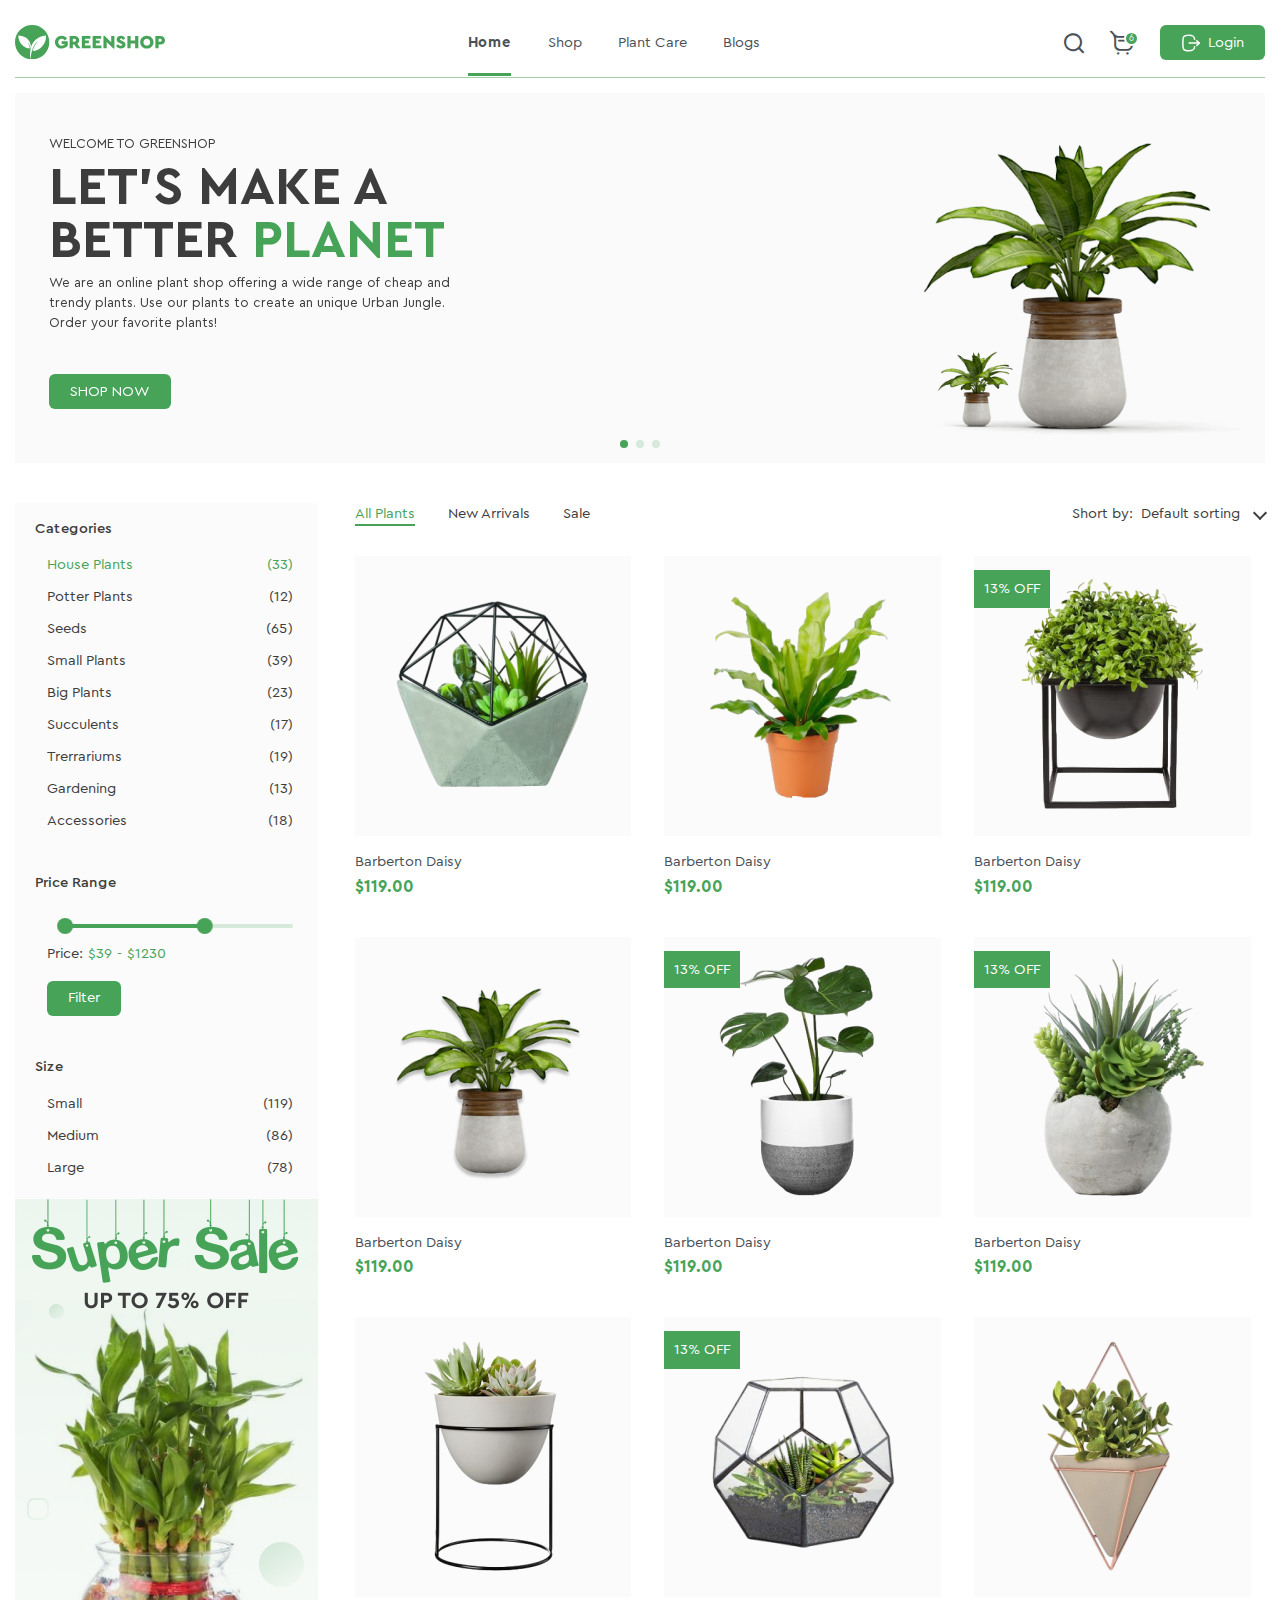
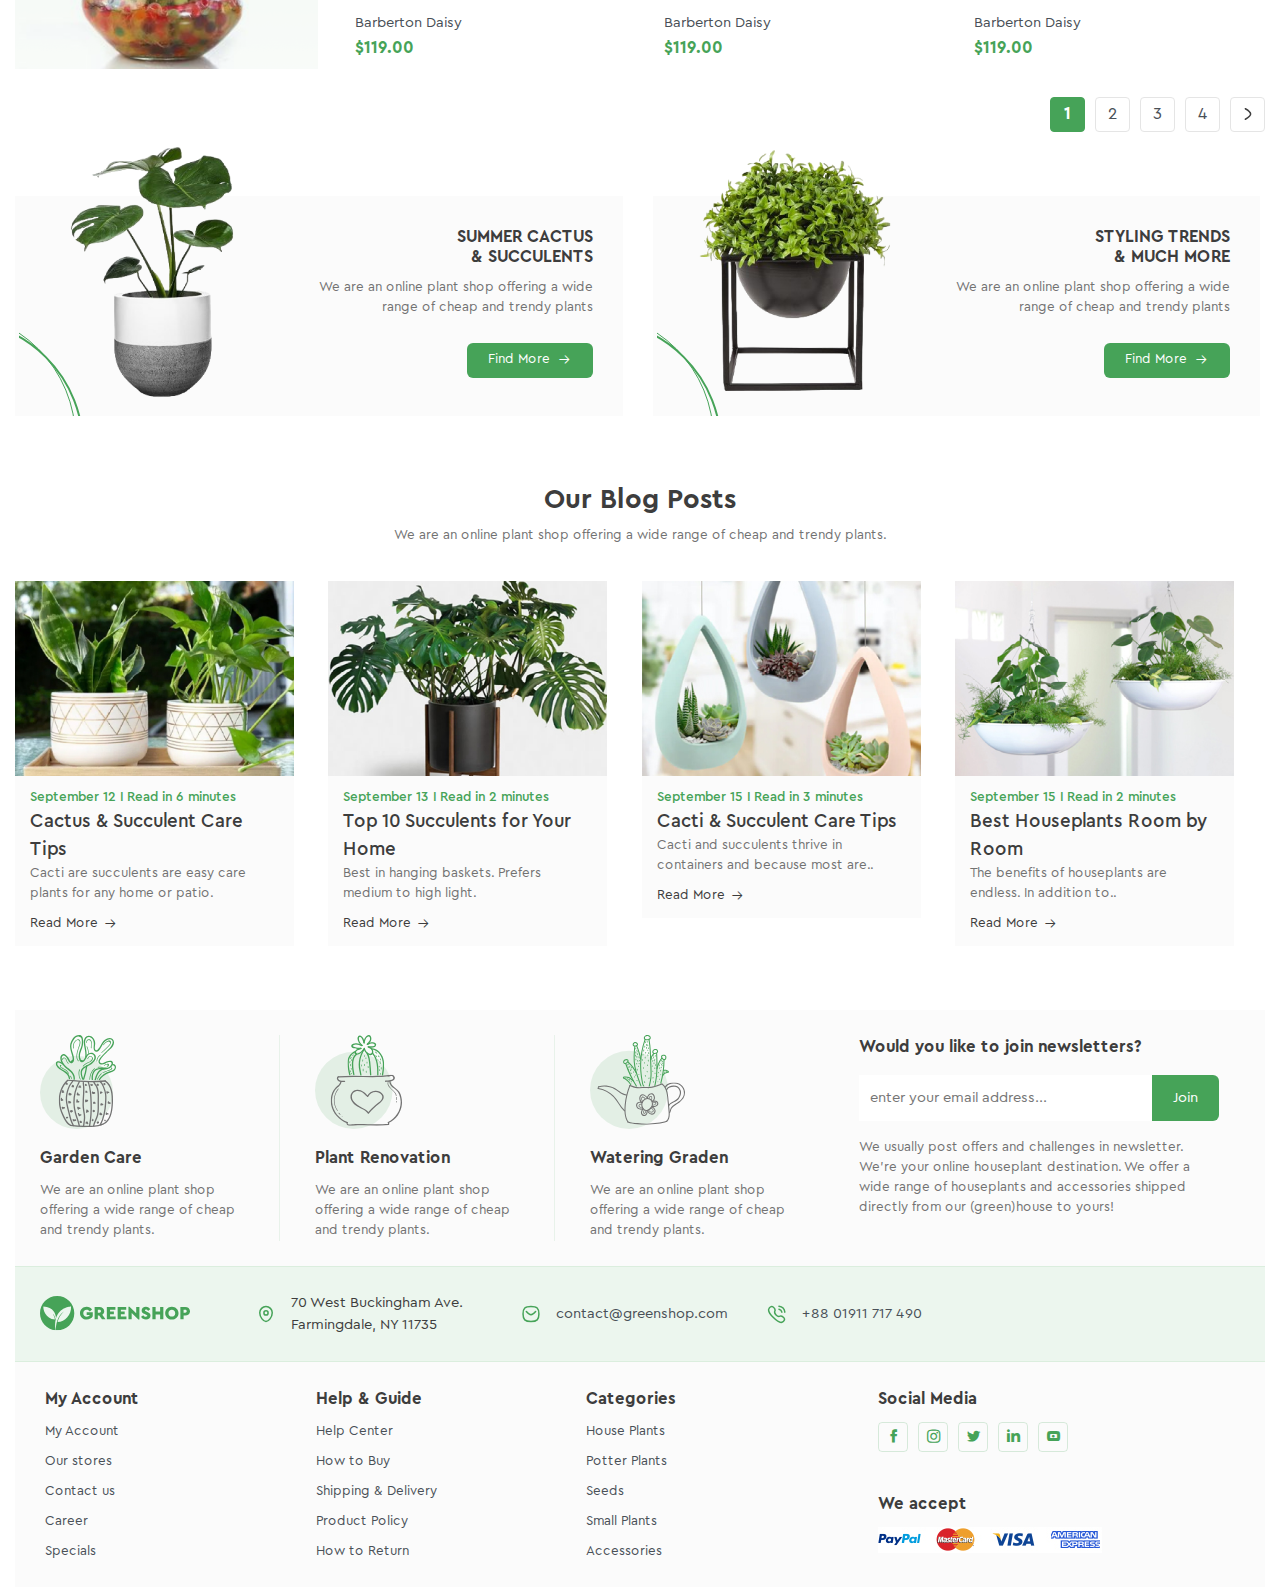
==== commit 8cf23887: "form))" ====
--- a/index.html
+++ b/index.html
@@ -550,7 +550,7 @@
             <a href="#reg" data-fancybox>Register</a>
         </div>
         <div class="modal__text">Enter your username and password to login.</div>
-        <div class="modal__form">
+        <form class="modal__form">
             <label>
                 <input type="email" placeholder="almamun_uxui@outlook.com">
             </label>
@@ -568,7 +568,7 @@
             </label>
             <a href="#">Forgot Password?</a>
             <button class="btn">Login</button>
-        </div>
+        </form>
         <div class="modal__afBef">
             <p>Or login with</p>
         </div>
@@ -588,7 +588,7 @@
             <a href="#reg" class="active" data-fancybox>Register</a>
         </div>
         <div class="modal__text">Enter your username and password to login.</div>
-        <div class="modal__form">
+        <form class="modal__form">
             <label>
                 <input type="text" placeholder="Username">
             </label>
@@ -612,7 +612,7 @@
             </label>
             <a href="#">Forgot Password?</a>
             <button class="btn">Register</button>
-        </div>
+        </form>
         <div class="modal__afBef">
             <p>Or Register with</p>
         </div>
--- a/css/style.css
+++ b/css/style.css
@@ -1 +1 @@
-*,*::after,*::before{box-sizing:border-box;margin:0;padding:0;border:0}input[type=date]{position:relative}input[type=date]::-webkit-calendar-picker-indicator{position:absolute;width:100%;height:100%;top:0;opacity:0}ul{list-style:none}img{max-width:100%;display:block}input,button{font:inherit;outline:none}a{text-decoration:none;color:#495057}a,p,input,button,.btn,span,li,[class^=icon-],[class*=" icon-"]{transition:.38s ease-in-out}html,body{height:100%}body{font-size:14px;font-family:"Cera Pro",sans-serif;font-weight:400;line-height:1.5;overflow-x:hidden;color:#3d3d3d}@media(min-width: 992px){body{font-size:calc(0.0021551724*100vw + 11.8620689655px)}}@media(min-width: 1920px){body{font-size:16px}}body.no-scroll{overflow-y:hidden}section{margin-bottom:30px}@media(min-width: 992px){section{margin-bottom:calc(0.1185344828*100vw + -87.5862068966px)}}@media(min-width: 1920px){section{margin-bottom:140px}}@font-face{font-family:"Cera Pro";src:url("../fonts/ceraPro/CeraPro-Bold.woff") format("woff");font-style:normal;font-weight:900;font-display:swap}@font-face{font-family:"Cera Pro";src:url("../fonts/ceraPro/CeraPro-Medium.woff") format("woff");font-style:normal;font-weight:500;font-display:swap}@font-face{font-family:"Cera Pro";src:url("../fonts/ceraPro/CeraPro-Regular.woff") format("woff");font-style:normal;font-weight:400;font-display:swap}@font-face{font-family:"Cera Pro";src:url("../fonts/ceraPro/CeraPro-Light.woff") format("woff");font-style:normal;font-weight:300;font-display:swap}.btn{display:flex;align-items:center;justify-content:center;gap:7px;min-height:35px;background-color:#46a358;color:#fff;width:-moz-fit-content;width:fit-content;border-radius:6px;padding:5px 20px;border:1px solid rgba(0,0,0,0);transition:.38s ease-in-out;cursor:pointer}.btn img{-o-object-fit:contain;object-fit:contain;height:20px;transition:.38s ease-in-out}.btn:hover{background-color:#fff;border-color:#46a358;color:#46a358}.btn:hover img{filter:brightness(0) saturate(100%) invert(55%) sepia(33%) saturate(689%) hue-rotate(80deg) brightness(92%) contrast(93%)}.btn--transp{background-color:rgba(0,0,0,0);border-color:#46a358;color:#46a358}.breadcrumbs{margin-top:35px;margin-bottom:45px}.breadcrumbs__wrapper a:first-child{font-weight:800}.breadcrumbs__wrapper a:not(.breadcrumbs__wrapper a:last-child){position:relative;margin-right:2px}.breadcrumbs__wrapper a:not(.breadcrumbs__wrapper a:last-child)::after{content:"/";font-size:14px;margin-left:5px}.header__wrapper{display:flex;justify-content:space-between;align-items:flex-start;padding-top:25px;gap:20px;border-bottom:1px solid rgba(70,163,88,.5019607843)}.header__wrapper>*:not(.nav){padding-bottom:17px}.header__tools{gap:20px;display:flex;align-items:center}@media(min-width: 992px){.header__tools{gap:calc(0.0215517241*100vw + -1.3793103448px)}}@media(min-width: 1920px){.header__tools{gap:40px}}.header__tools img{-o-object-fit:contain;object-fit:contain}.header__tools .icon{font-size:20px}.header__tools .btn p{transition:unset}.header__tools-basketWrap{position:relative}.header__tools-basketWrap .icon{font-size:24px}.header__tools-basketWrap span{position:absolute;display:flex;top:3%;right:-20%;align-items:center;justify-content:center;font-size:9px;font-weight:400;color:#fff;width:15px;height:15px;background-color:#46a358;border-radius:50%;border:2px solid #fff}.nav ul{gap:30px;display:flex;align-items:center;padding-top:7px}@media(min-width: 992px){.nav ul{gap:calc(0.0215517241*100vw + 8.6206896552px)}}@media(min-width: 1920px){.nav ul{gap:50px}}.nav ul li a{padding-bottom:23px;border-bottom:3px solid rgba(0,0,0,0)}.nav ul li a.active{font-weight:700;border-color:#46a358}@media(max-width: 992px){.header__wrapper>*:not(.nav){padding-bottom:14px}.header__tools .icon{font-size:15px}.header__tools-basketWrap .icon{font-size:20px}}.mainSwiper{margin-bottom:30px;margin-top:15px}@media(min-width: 992px){.mainSwiper{margin-bottom:calc(0.0323275862*100vw + -2.0689655172px)}}@media(min-width: 1920px){.mainSwiper{margin-bottom:60px}}.mainSwiper__slide{padding-top:30px;padding-bottom:40px;padding-left:30px;padding-right:30px;position:relative;display:flex;gap:7px;flex-direction:column;background-color:rgba(245,245,245,.5019607843)}@media(min-width: 992px){.mainSwiper__slide{padding-top:calc(0.0409482759*100vw + -10.6206896552px)}}@media(min-width: 1920px){.mainSwiper__slide{padding-top:68px}}@media(min-width: 992px){.mainSwiper__slide{padding-bottom:calc(0.0484913793*100vw + -8.1034482759px)}}@media(min-width: 1920px){.mainSwiper__slide{padding-bottom:85px}}@media(min-width: 992px){.mainSwiper__slide{padding-left:calc(0.0140086207*100vw + 16.1034482759px)}}@media(min-width: 1920px){.mainSwiper__slide{padding-left:43px}}@media(min-width: 992px){.mainSwiper__slide{padding-right:calc(0.0140086207*100vw + 16.1034482759px)}}@media(min-width: 1920px){.mainSwiper__slide{padding-right:43px}}.mainSwiper__subtitle,.mainSwiper__title,.mainSwiper .btn{text-transform:uppercase}.mainSwiper__subtitle{font-size:13px}@media(min-width: 992px){.mainSwiper__subtitle{font-size:calc(0.0010775862*100vw + 11.9310344828px)}}@media(min-width: 1920px){.mainSwiper__subtitle{font-size:14px}}.mainSwiper__title{font-size:45px;max-width:400px;font-weight:700;line-height:100%}@media(min-width: 992px){.mainSwiper__title{font-size:calc(0.0269396552*100vw + 18.275862069px)}}@media(min-width: 1920px){.mainSwiper__title{font-size:70px}}@media(min-width: 992px){.mainSwiper__title{max-width:calc(0.1400862069*100vw + 261.0344827586px)}}@media(min-width: 1920px){.mainSwiper__title{max-width:530px}}.mainSwiper__title span{color:#46a358}.mainSwiper__img{height:320px;position:absolute;right:0;top:49%;translate:0% -50%;-o-object-fit:contain;object-fit:contain}@media(min-width: 992px){.mainSwiper__img{height:calc(0.1939655172*100vw + 127.5862068966px)}}@media(min-width: 1920px){.mainSwiper__img{height:500px}}.mainSwiper__pagination .swiper-pagination-bullet{background:#46a358}.mainSwiper p{font-size:13px;max-width:357px}@media(min-width: 992px){.mainSwiper p{font-size:calc(0.0010775862*100vw + 11.9310344828px)}}@media(min-width: 1920px){.mainSwiper p{font-size:14px}}@media(min-width: 992px){.mainSwiper p{max-width:calc(0.2155172414*100vw + 143.2068965517px)}}@media(min-width: 1920px){.mainSwiper p{max-width:557px}}.mainSwiper .btn{margin-top:30px}@media(min-width: 992px){.mainSwiper .btn{margin-top:calc(0.0107758621*100vw + 19.3103448276px)}}@media(min-width: 1920px){.mainSwiper .btn{margin-top:40px}}@media(max-width: 768px){.mainSwiper__img{height:280px;right:-5%}.mainSwiper__title{font-size:29px;max-width:300px}.mainSwiper p{max-width:277px}.nav{position:absolute;transform:translateY(-200%)}.nav ul li a.active{border-color:rgba(0,0,0,0)}}@media(max-width: 530px){.mainSwiper__img{display:none}.mainSwiper__title,.mainSwiper p{max-width:unset}}.filter{padding-top:15px;padding-bottom:20px;padding-left:20px;padding-right:25px;width:100%;height:-moz-fit-content;height:fit-content;background-color:#fbfbfb;transition:.38s ease-in-out}.filter__flex{display:flex;align-items:center;justify-content:space-between;gap:20px;padding-bottom:20px;margin-bottom:20px;border-bottom:1px solid #e9eff2}.filter__flex.filAcc{border:none;padding-bottom:unset;margin-bottom:unset;cursor:pointer}.filter__flex .illBeBack{color:#8596a0;cursor:pointer}.filter__flex .icon::before{color:#8596a0;font-size:24px}.filter__flex p{font-weight:500}.filter__flex-arrow,.filter__flex img{width:18px;height:18px;-o-object-fit:contain;object-fit:contain;rotate:0deg;transition:rotate .38s ease-in-out}.filter__flex-arrow.rotate,.filter__flex img.rotate{rotate:180deg}.filter__flex-switch{position:relative;margin-left:auto;width:35px;height:18px;border-radius:50%;cursor:pointer}.filter__flex-switchCustom{position:relative;display:flex;padding:5px;width:100%;height:100%;border-radius:30px;background-color:#e9eff2;transition:.38s ease-in-out}.filter__flex-switchCustom::after{content:"";position:absolute;left:0;top:50%;translate:0 -50%;width:14px;height:14px;border-radius:50%;background-color:#fff;margin-right:auto;transition:.38s ease-in-out;margin-left:2px;margin-right:2px}.filter__flex-switch input[type=checkbox]:checked+.filter__flex-switchCustom{background-color:#46a358}.filter__flex-switch input[type=checkbox]:checked+.filter__flex-switchCustom::after{left:unset;right:0}.filter__flex-switch input[type=checkbox]{position:absolute;top:0;left:0;opacity:0;width:100%;height:100%}.filter>*:not(.filter__check:last-child){margin-bottom:40px}.filter__choise{display:flex;flex-direction:column;gap:10px;margin-top:15px}.filter__choiseLabel{display:flex;position:relative;justify-content:space-between;gap:10px;cursor:pointer}.filter__choiseLabel p span{color:#8596a0}.filter__choiseLabel-custom{display:flex;align-items:center;justify-content:center;width:14px;height:14px;border-radius:4px;border:1px solid #8596a0;transition:.38s ease-in-out}.filter__choiseLabel-custom img{width:16px;height:25px;-o-object-fit:contain;object-fit:contain}.filter__choiseLabel input[type=checkbox]{position:absolute;opacity:0;left:0;top:50%;translate:0 -50%}.filter__choiseLabel input[type=checkbox]:checked+.filter__choiseLabel-custom{background-color:#46a358;border-color:#46a358}.filter__choiseLabel.active p,.filter__choiseLabel.active span{color:#46a358}.filter__choiseShowHihhen{margin-top:5px;color:#46a358;font-weight:500;cursor:pointer}.filter__price #slider{margin-top:15px}.filter__price>*:not(.filter__flex){margin-left:12px}.filter__check>*:not(.filter__flex){margin-left:12px}.filter__title{font-size:18px;font-weight:500}@media(min-width: 992px){.filter__title{font-size:calc(0.0021551724*100vw + 15.8620689655px)}}@media(min-width: 1920px){.filter__title{font-size:20px}}.filter__noUiWrap{display:flex;flex-direction:column;margin-top:15px}.filter__noUiWrap-inputs{display:flex;align-items:center;justify-content:space-between;gap:15px;margin-top:15px}.filter__noUiWrap-inputs input{font-size:13px;padding-left:10px;padding-right:10px;border-radius:32px;text-align:center;background:#f5f5f5;padding-top:10px;padding-bottom:10px;outline:none;border:none;width:100%}@media(min-width: 992px){.filter__noUiWrap-inputs input{font-size:calc(0.0032327586*100vw + 9.7931034483px)}}@media(min-width: 1920px){.filter__noUiWrap-inputs input{font-size:16px}}@media(min-width: 992px){.filter__noUiWrap-inputs input{padding-left:calc(0.0107758621*100vw + -0.6896551724px)}}@media(min-width: 1920px){.filter__noUiWrap-inputs input{padding-left:20px}}@media(min-width: 992px){.filter__noUiWrap-inputs input{padding-right:calc(0.0107758621*100vw + -0.6896551724px)}}@media(min-width: 1920px){.filter__noUiWrap-inputs input{padding-right:20px}}.filter__noUiWrap-value{display:flex;align-items:center;gap:5px;margin-top:15px}.filter__noUiWrap-value .min,.filter__noUiWrap-value .max,.filter__noUiWrap-value span{color:#46a358}.filter .btn{margin-top:16px}#slider{height:4px;background:rgba(70,163,88,.2);border-radius:20px;box-shadow:unset;border:unset;margin-left:12px}#slider .noUi-handle{width:16px;height:16px;right:-10px;border-radius:50%;background-color:#46a358;box-shadow:none;border:none}#slider .noUi-handle::after,#slider .noUi-handle::before{content:none}#slider .noUi-connect{background:#46a358}@media(max-width: 992px){.filter{position:fixed;transform:translateY(-100%);width:100%;height:100%;border-radius:0;top:0;left:0;z-index:30}.filter.active{transform:translateY(0);overflow-y:auto}.filter .btn{height:46px}.filter__choise,.filter__noUiWrap{display:none}.filter__flex:has(.illBeBack){border:none}.filter__flex-arrow,.filter__flex img{rotate:180deg}.filter__flex-arrow.rotate,.filter__flex img.rotate{rotate:0deg}}.plants__wrapper{gap:30px;display:flex}@media(min-width: 992px){.plants__wrapper{gap:calc(0.0215517241*100vw + 8.6206896552px)}}@media(min-width: 1920px){.plants__wrapper{gap:50px}}.plants__filter{width:25%;display:flex;flex-direction:column}.plants__filter-sale{-o-object-fit:cover;object-fit:cover;height:470px;width:100%}.plants__cardWrapper{-moz-column-gap:30px;column-gap:30px;row-gap:0;display:flex;flex-wrap:wrap;width:75%}@media(min-width: 992px){.plants__cardWrapper{-moz-column-gap:calc(0.0107758621*100vw + 19.3103448276px);column-gap:calc(0.0107758621*100vw + 19.3103448276px)}}@media(min-width: 1920px){.plants__cardWrapper{-moz-column-gap:40px;column-gap:40px}}.plants__cardWrapper .card{margin-bottom:30px;width:30.4%}@media(min-width: 992px){.plants__cardWrapper .card{margin-bottom:calc(0.0215517241*100vw + 8.6206896552px)}}@media(min-width: 1920px){.plants__cardWrapper .card{margin-bottom:50px}}.plants__sort{position:relative;display:flex;align-items:center;margin-left:auto;min-width:187px;gap:8px}.plants__sortWrapper{gap:30px;display:flex;align-items:flex-start;margin-bottom:30px;width:100%}@media(min-width: 992px){.plants__sortWrapper{gap:calc(0.0107758621*100vw + 19.3103448276px)}}@media(min-width: 1920px){.plants__sortWrapper{gap:40px}}.plants__sortWrapper-item{font-size:14px;border-bottom:2px solid rgba(0,0,0,0);cursor:pointer}@media(min-width: 992px){.plants__sortWrapper-item{font-size:calc(0.0021551724*100vw + 11.8620689655px)}}@media(min-width: 1920px){.plants__sortWrapper-item{font-size:16px}}.plants__sortWrapper-item.active{color:#46a358;border-color:#46a358}.plants__sortList{position:absolute;padding:15px;width:100%;background-color:#fbfbfb;border:1px solid rgba(0,0,0,0);top:21px;height:0;opacity:0;visibility:hidden;transition:.38ss ease-in-out}.plants__sort.active .plants__sortList{opacity:1;visibility:visible;height:-moz-fit-content;height:fit-content;z-index:1;border-color:rgba(70,163,88,0.1019607843)}.plants__sort.active .typeSorting::after{rotate:-135deg}.plants__sort p{position:relative;z-index:2}.plants__sort .typeSorting::after{content:"";display:inline-block;width:10px;height:10px;border-bottom:2px solid #3d3d3d;border-right:2px solid #3d3d3d;margin-left:15px;rotate:45deg;transition:.38s ease-in-out}.plants__pagination{display:flex;gap:10px;align-items:center;width:100%;justify-content:flex-end}.plants__pagination-item{font-size:16px;display:flex;align-items:center;justify-content:center;border:1px solid #e5e5e5;border-radius:4px;width:35px;height:35px;background-color:rgba(0,0,0,0);transition:.38s ease-in-out}@media(min-width: 992px){.plants__pagination-item{font-size:calc(0.0021551724*100vw + 13.8620689655px)}}@media(min-width: 1920px){.plants__pagination-item{font-size:18px}}.plants__pagination-item .icon{color:#3d3d3d}.plants__pagination-item img{transition:.38s ease-in-out}.plants__pagination-item.active,.plants__pagination-item:hover{background-color:#46a358;color:#fff;font-weight:700;border-color:#46a358}.plants__pagination-item.active img,.plants__pagination-item:hover img{filter:brightness(0) saturate(100%) invert(100%) sepia(1%) saturate(55%) hue-rotate(71deg) brightness(114%) contrast(100%)}.card__img{position:relative;display:flex;flex-direction:column;align-items:center;justify-content:center;background-color:#fbfbfb;min-height:280px;margin-bottom:15px;overflow:hidden}.card__img-plant{-o-object-fit:contain;object-fit:contain;height:250px}.card__img span{position:absolute;display:flex;align-items:center;justify-content:center;padding:8px 10px;background-color:#46a358;left:0;top:14px;color:#fff}.card__tools{position:absolute;bottom:5px;left:50%;translate:-50% 0;display:flex;align-items:center;gap:10px;transform:translateY(150%);transition:.38s ease-in-out}.card__tools-item{padding:8px;width:35px;height:35px;border-radius:4px;background-color:#fff;cursor:pointer}.card__tools-item:hover{color:#46a358}.card__title{margin-bottom:2px}.card__price{font-size:16px;color:#46a358;font-weight:700}@media(min-width: 992px){.card__price{font-size:calc(0.0021551724*100vw + 13.8620689655px)}}@media(min-width: 1920px){.card__price{font-size:18px}}.card:hover .card__tools{transform:translateY(0%)}@media(max-width: 992px){.plants__cardWrapper{width:100%}.plants__cardWrapper .card{width:46.8%}.plants__filter{width:0}.card__tools{transform:translateY(0%)}}@media(max-width: 530px){.plants__cardWrapper .card{width:100%}.plants__sortWrapper{flex-wrap:wrap}.plants__sortWrapper .plants__sort{width:100%}}.findMore__wrapper{display:flex;flex-wrap:wrap;gap:30px}.findMore__wrapper>*{width:48.6%}.findMore__card{padding-top:30px;padding-bottom:35px;padding-left:210px;position:relative;display:flex;justify-content:right;padding-right:30px;background-image:url("../img/findMore_bg.svg");background-color:#fbfbfb;background-position:left;background-repeat:no-repeat}@media(min-width: 992px){.findMore__card{padding-top:calc(0.0075431034*100vw + 22.5172413793px)}}@media(min-width: 1920px){.findMore__card{padding-top:37px}}@media(min-width: 992px){.findMore__card{padding-bottom:calc(0.0118534483*100vw + 23.2413793103px)}}@media(min-width: 1920px){.findMore__card{padding-bottom:46px}}@media(min-width: 992px){.findMore__card{padding-left:calc(0.0646551724*100vw + 145.8620689655px)}}@media(min-width: 1920px){.findMore__card{padding-left:270px}}.findMore__cardWrapper{display:flex;flex-direction:column;align-items:flex-end}.findMore__cardWrapper p{font-size:13px;color:#727272;max-width:292px;text-align:right;margin-bottom:25px}@media(min-width: 992px){.findMore__cardWrapper p{font-size:calc(0.0010775862*100vw + 11.9310344828px)}}@media(min-width: 1920px){.findMore__cardWrapper p{font-size:14px}}.findMore__cardWrapper .btn p{color:#fff;margin-bottom:0}.findMore__card-img{height:250px;position:absolute;left:2%;top:35%;translate:0% -50%;-o-object-fit:contain;object-fit:contain}@media(min-width: 992px){.findMore__card-img{height:calc(0.0431034483*100vw + 207.2413793103px)}}@media(min-width: 1920px){.findMore__card-img{height:290px}}.findMore__card-title{font-size:16px;font-weight:700;line-height:120%;text-transform:uppercase;max-width:150px;text-align:right;margin-bottom:10px}@media(min-width: 992px){.findMore__card-title{font-size:calc(0.0021551724*100vw + 13.8620689655px)}}@media(min-width: 1920px){.findMore__card-title{font-size:18px}}@media(max-width: 1100px){.findMore__card{width:48.4%}}@media(max-width: 992px){.findMore__card{width:100%}}@media(max-width: 530px){.findMore__card-img{height:200px;top:55%}.findMore__card-title{max-width:unset}}.ourBlog__title{font-size:26px;text-align:center;font-weight:700;margin-bottom:5px}@media(min-width: 992px){.ourBlog__title{font-size:calc(0.0043103448*100vw + 21.724137931px)}}@media(min-width: 1920px){.ourBlog__title{font-size:30px}}.ourBlog__description{font-size:13px;color:#727272;text-align:center;margin-bottom:35px}@media(min-width: 992px){.ourBlog__description{font-size:calc(0.0010775862*100vw + 11.9310344828px)}}@media(min-width: 1920px){.ourBlog__description{font-size:14px}}.ourBlog__wrapper{gap:30px;display:flex;flex-wrap:wrap}@media(min-width: 992px){.ourBlog__wrapper{gap:calc(0.0161637931*100vw + 13.9655172414px)}}@media(min-width: 1920px){.ourBlog__wrapper{gap:45px}}.ourBlog__wrapper>*{width:22.3%}.ourBlog__card{display:flex;flex-direction:column}.ourBlog__card-img{-o-object-fit:cover;object-fit:cover;height:195px;width:100%}.ourBlog__cardWrapper{padding:12px 15px;background-color:#fbfbfb}.ourBlog__cardWrapper-date{font-size:13px;font-weight:500;color:#46a358}@media(min-width: 992px){.ourBlog__cardWrapper-date{font-size:calc(0.0010775862*100vw + 11.9310344828px)}}@media(min-width: 1920px){.ourBlog__cardWrapper-date{font-size:14px}}.ourBlog__cardWrapper-title{font-size:18px;font-weight:500}@media(min-width: 992px){.ourBlog__cardWrapper-title{font-size:calc(0.0021551724*100vw + 15.8620689655px)}}@media(min-width: 1920px){.ourBlog__cardWrapper-title{font-size:20px}}.ourBlog__cardWrapper p{font-size:13px;color:#727272;margin-bottom:10px}@media(min-width: 992px){.ourBlog__cardWrapper p{font-size:calc(0.0010775862*100vw + 11.9310344828px)}}@media(min-width: 1920px){.ourBlog__cardWrapper p{font-size:14px}}.ourBlog__cardWrapper a{display:flex;gap:5px;align-items:center}.ourBlog__cardWrapper a>*{color:#3d3d3d}.ourBlog__cardWrapper a>*::before{color:#3d3d3d}.ourBlog__cardWrapper a p{font-size:13px;margin-bottom:0}@media(min-width: 992px){.ourBlog__cardWrapper a p{font-size:calc(0.0010775862*100vw + 11.9310344828px)}}@media(min-width: 1920px){.ourBlog__cardWrapper a p{font-size:14px}}.ourBlog__cardWrapper a:hover>*{color:#46a358}.ourBlog__cardWrapper a:hover>*::before{color:#46a358}@media(max-width: 992px){.ourBlog__wrapper>*{width:47.5%}}@media(max-width: 769px){.ourBlog__wrapper>*{width:47%}}@media(max-width: 530px){.ourBlog__wrapper>*{width:100%}}.cardDetail{margin-bottom:60px}@media(min-width: 992px){.cardDetail{margin-bottom:calc(0.0344827586*100vw + 25.7931034483px)}}@media(min-width: 1920px){.cardDetail{margin-bottom:92px}}.cardDetail__wrapper{gap:30px;display:flex}@media(min-width: 992px){.cardDetail__wrapper{gap:calc(0.0215517241*100vw + 8.6206896552px)}}@media(min-width: 1920px){.cardDetail__wrapper{gap:50px}}.cardDetail__wrapper>*{width:50%}.cardDetail__swiper{width:100%}.cardDetail__swiperSlide{position:relative;display:flex;align-items:center;justify-content:center;background-color:#fbfbfb}.cardDetail__swiperSlide img{-o-object-fit:contain;object-fit:contain;height:400px}.cardDetail__swiperSlide span{position:absolute;top:20px;right:20px;width:30px;height:30px;background-color:#fff;border-radius:50%}.cardDetail__swiperContainer{display:flex;gap:30px;height:100%;max-height:583px}.cardDetail__swiperTh{flex-shrink:0;width:20%}.cardDetail__swiperThSlide{display:flex;align-items:center;justify-content:center;width:100px;height:100px;background-color:#fbfbfb}.cardDetail__swiperThSlide img{-o-object-fit:contain;object-fit:contain;height:90px}.cardDetail__swiperTh .swiper-slide-thumb-active{border:1px solid #46a358}.cardDetail__title{font-size:22px;font-weight:700;margin-bottom:20px}@media(min-width: 992px){.cardDetail__title{font-size:calc(0.0064655172*100vw + 15.5862068966px)}}@media(min-width: 1920px){.cardDetail__title{font-size:28px}}.cardDetail__price{font-size:18px;font-weight:700;color:#46a358;padding-bottom:5px;margin-bottom:15px;border-bottom:1px solid rgba(70,163,88,.5019607843)}@media(min-width: 992px){.cardDetail__price{font-size:calc(0.0043103448*100vw + 13.724137931px)}}@media(min-width: 1920px){.cardDetail__price{font-size:22px}}.cardDetail__description{margin-bottom:25px}.cardDetail__description-title{font-size:15px;font-weight:600;margin-bottom:10px}.cardDetail__description p{font-size:14px;line-height:1.3;color:#727272}.cardDetail__size{display:flex;flex-wrap:wrap;align-items:center;gap:10px;margin-bottom:25px}.cardDetail__size-title{width:100%}.cardDetail__size-item{display:flex;align-items:center;justify-content:center;font-size:13px;width:28px;height:28px;border-radius:50%;border:1px solid #eaeaea;transition:.38s ease-in-out}.cardDetail__size-item.active,.cardDetail__size-item:hover{border-color:#46a358;color:#46a358;font-weight:600}.cardDetail__tools{display:flex;align-items:center;gap:10px;margin-bottom:25px}.cardDetail__tools-quantity{display:flex;gap:23px;align-items:center;margin-right:15px}.cardDetail__tools-quantity .minus,.cardDetail__tools-quantity .plus{font-size:22px;display:flex;align-items:center;justify-content:center;color:#fff;border-radius:50%;background-color:#46a358;width:33px;height:38px}@media(min-width: 992px){.cardDetail__tools-quantity .minus,.cardDetail__tools-quantity .plus{font-size:calc(0.0064655172*100vw + 15.5862068966px)}}@media(min-width: 1920px){.cardDetail__tools-quantity .minus,.cardDetail__tools-quantity .plus{font-size:28px}}.cardDetail__tools .btn:has(.icon){padding:10px}.cardDetail__articul{display:flex;flex-direction:column;gap:10px}.cardDetail__articul-item{color:#727272}.cardDetail__articul .footer{margin-top:10px}.prodDescription__tab{display:flex;align-items:center;gap:30px;margin-bottom:20px;border-bottom:1px solid rgba(70,163,88,.5019607843)}.prodDescription__tab-item{font-size:16px;padding-bottom:5px;border-bottom:3px solid rgba(0,0,0,0);transition:.38s ease-in-out}@media(min-width: 992px){.prodDescription__tab-item{font-size:calc(0.0021551724*100vw + 13.8620689655px)}}@media(min-width: 1920px){.prodDescription__tab-item{font-size:18px}}.prodDescription__tab-item.active{border-color:#46a358;color:#46a358;font-weight:600}.prodDescription__wrapper{display:none;opacity:0;transition:.38s ease-in-out}.prodDescription__wrapper--display{display:block}.prodDescription__wrapper--opacity{opacity:1}.prodDescription__wrapper p{margin-bottom:15px}.prodDescription__wrapper b{margin-bottom:5px}.reletedProducts__title{font-size:16px;padding-bottom:5px;transition:.38s ease-in-out;border-color:#46a358;color:#46a358;font-weight:600;border-bottom:1px solid rgba(70,163,88,.5019607843);margin-bottom:45px}@media(min-width: 992px){.reletedProducts__title{font-size:calc(0.0021551724*100vw + 13.8620689655px)}}@media(min-width: 1920px){.reletedProducts__title{font-size:18px}}.reletedProducts__swiper{overflow-y:visible}.reletedProducts__pagination{bottom:-20% !important}.reletedProducts__pagination .swiper-pagination-bullet{width:12px;height:12px;border-radius:50%;background-color:rgba(0,0,0,0);border:2px solid #46a358;transition:.38s ease-in-out}.reletedProducts__pagination .swiper-pagination-bullet-active{background-color:#46a358}.basket__wrapper{gap:40px;display:flex}@media(min-width: 992px){.basket__wrapper{gap:calc(0.0538793103*100vw + -13.4482758621px)}}@media(min-width: 1920px){.basket__wrapper{gap:90px}}.basket__products{display:flex;flex-direction:column;gap:10px;width:70%}.basket__productsTop{display:flex;align-items:center;justify-content:space-between;gap:30px;padding-right:25px;padding-bottom:5px;border-bottom:1px solid rgba(70,163,88,.5019607843)}.basket__productsTop p{font-weight:600}.basket__productsItem{display:flex;align-items:center;justify-content:space-between;background-color:#fbfbfb;padding-right:25px}.basket__productsItem img{-o-object-fit:contain;object-fit:contain;height:70px;width:70px}.basket__productsItem-img{display:flex;align-items:center}.basket__productsItem-quantity{display:flex;gap:23px;align-items:center;margin-right:15px}.basket__productsItem-quantity .minus,.basket__productsItem-quantity .plus{font-size:16px;display:flex;align-items:center;justify-content:center;color:#fff;border-radius:50%;background-color:#46a358;width:21px;height:25px}@media(min-width: 992px){.basket__productsItem-quantity .minus,.basket__productsItem-quantity .plus{font-size:calc(0.0032327586*100vw + 12.7931034483px)}}@media(min-width: 1920px){.basket__productsItem-quantity .minus,.basket__productsItem-quantity .plus{font-size:19px}}.basket__productsItem-total{font-weight:700;color:#46a358}.basket__total{width:30%}.basket__total-title{padding-bottom:5px;border-bottom:1px solid rgba(70,163,88,.5019607843);font-weight:600;margin-bottom:10px}.basket__total .feedback{margin-top:5px;margin-bottom:30px}.basket__total .feedback input{border:1px solid #46a358}.basket__total p{display:flex;align-items:center;justify-content:space-between;margin-bottom:15px}.basket__total-endPrice{display:flex;align-items:center;justify-content:space-between;margin-bottom:30px}.basket__total-endPrice p{font-weight:700;margin:0;color:#46a358}.basket__total .btn{width:100%}@media(max-width: 992px){.basket__wrapper{flex-direction:column}.basket__products,.basket__total{width:100%}}.checkout__wrapper{gap:30px;display:flex}@media(min-width: 992px){.checkout__wrapper{gap:calc(0.0538793103*100vw + -23.4482758621px)}}@media(min-width: 1920px){.checkout__wrapper{gap:80px}}.checkout__title{font-size:16px;font-weight:700;margin-bottom:20px}@media(min-width: 992px){.checkout__title{font-size:calc(0.0021551724*100vw + 13.8620689655px)}}@media(min-width: 1920px){.checkout__title{font-size:18px}}.checkout__subtitle{display:flex;align-items:center;justify-content:space-between;padding-bottom:5px;margin-bottom:20px}.checkout__form{display:flex;flex-wrap:wrap;gap:20px;row-gap:30px}.checkout__form>*{width:48%}.checkout__form label{display:flex;flex-direction:column}.checkout__form label p{margin-bottom:10px}.checkout__form label p b{color:#f03800}.checkout__form label input,.checkout__form label textarea{width:100%;padding:12px;border:1px solid #a5a5a5;border-radius:3px;margin-top:auto}.checkout__form label select{width:100% !important}.checkout__form label:has(input[type=radio]){position:relative;width:100%;display:flex;flex-direction:row;align-items:center;gap:10px}.checkout__form label:has(input[type=radio]) p{margin:0}.checkout__form label:has(input[type=radio]) span{width:15px;height:15px;background-color:rgba(0,0,0,0);border:2px solid #46a358;border-radius:50%;transition:.38s ease-in-out}.checkout__form label:has(input[type=radio]) input:checked+span{background-color:#46a358}.checkout__form label input[type=radio]{position:absolute;opacity:0;left:0;top:50%;translate:0 -50%;width:15px;height:15px}.checkout__address{width:70%}.checkout__order{width:36%}.checkout__order .basket{display:flex;flex-direction:column;gap:10px;margin-bottom:15px}.checkout__order .basket__total{width:100%;margin-top:30px}.checkout__order .basket__total-endPrice{margin-top:20px;padding-top:20px;border-top:1px solid rgba(70,163,88,.5019607843)}.checkout__order .basket__productsItem{padding-right:10px}.checkout__payment label:not(.checkout__payment label:last-child){margin-bottom:15px}label{display:flex;flex-direction:column}label:has(input[type=radio]){position:relative;width:100%;display:flex;flex-direction:row;align-items:center;gap:10px}label:has(input[type=radio]) p{margin:0}label:has(input[type=radio]) span{flex-shrink:0;width:15px;height:15px;background-color:rgba(0,0,0,0);border:2px solid #46a358;border-radius:50%;transition:.38s ease-in-out}label:has(input[type=radio]) input:checked+span{background-color:#46a358}label input[type=radio]{position:absolute;opacity:0;left:0;top:50%;translate:0 -50%;width:15px;height:15px}label img{-o-object-fit:contain;object-fit:contain;height:26px}.select2-selection--single{height:50px !important}.select2-selection__rendered{display:flex !important;height:100%;align-items:center}.select2-selection__arrow{top:50%;translate:0 50%}.modal{padding-left:50px;padding-right:50px;display:none;padding-top:50px;padding-bottom:50px;background-color:#fff;min-width:500px}@media(min-width: 992px){.modal{padding-left:calc(0.0538793103*100vw + -3.4482758621px)}}@media(min-width: 1920px){.modal{padding-left:100px}}@media(min-width: 992px){.modal{padding-right:calc(0.0538793103*100vw + -3.4482758621px)}}@media(min-width: 1920px){.modal{padding-right:100px}}.modal .is-close-btn{top:20px !important;right:20px !important;--f-button-color: $mainColor !important;--f-button-width: 16px !important;--f-button-height: 16px !important}.modal__title{margin-bottom:30px;display:flex;align-items:center;justify-content:center;gap:12px}@media(min-width: 992px){.modal__title{margin-bottom:calc(0.0215517241*100vw + 8.6206896552px)}}@media(min-width: 1920px){.modal__title{margin-bottom:50px}}.modal__title a{font-size:18px;font-weight:500;transition:.38s ease-in-out}@media(min-width: 992px){.modal__title a{font-size:calc(0.0021551724*100vw + 15.8620689655px)}}@media(min-width: 1920px){.modal__title a{font-size:20px}}.modal__title a.active,.modal__title a:hover{color:#46a358}.modal__title a:not(.modal__title a:first-child){position:relative;padding-left:11px}.modal__title a:not(.modal__title a:first-child)::after{content:"";position:absolute;left:0;top:50%;translate:0 -50%;height:12px;width:1px;background-color:#3d3d3d}.modal p{font-size:13px}.modal__form{margin-top:15px}.modal__form label{position:relative;margin-bottom:15px}.modal__form label input{border:1px solid #eaeaea;border-radius:5px;padding:12px 15px;width:auto}.modal__form label .passHide{position:absolute;right:10px;top:50%;translate:0 -50%;width:20px;height:20px}.modal__form a{display:block;width:100%;text-align:right;color:#46a358}.modal__form .btn{width:100%;margin-top:25px}.modal__afBef{position:relative;display:flex;align-items:center;justify-content:center;margin-top:45px;margin-bottom:30px}.modal__afBef::before{content:"";position:absolute;left:0;top:50%;translate:0 -50%;width:100%;height:1px;background-color:#eaeaea}.modal__afBef p{position:relative;display:flex;align-items:center;justify-content:center;background-color:#fff;width:100px}.modal__logWith{display:flex;align-items:center;justify-content:center;gap:10px;border:1px solid #eaeaea;border-radius:5px;padding:10px 15px;width:100%}.modal__logWith p{color:#727272;font-size:13px;font-weight:500}.modal__logWith p:hover{color:#46a358}.modal__logWith:not(.modal__logWith:last-child){margin-bottom:15px}.feedback{margin-bottom:0}.feedback__wrapper{gap:30px;display:flex;background-color:#fbfbfb;padding:25px}@media(min-width: 992px){.feedback__wrapper{gap:calc(0.0323275862*100vw + -2.0689655172px)}}@media(min-width: 1920px){.feedback__wrapper{gap:60px}}.feedback__info{display:flex;flex-direction:column;align-items:flex-start}.feedback__infoWrapper{display:flex;width:65%}.feedback__info-title{font-size:16px;font-weight:700;margin-bottom:10px}@media(min-width: 992px){.feedback__info-title{font-size:calc(0.0021551724*100vw + 13.8620689655px)}}@media(min-width: 1920px){.feedback__info-title{font-size:18px}}.feedback__info img{-o-object-fit:contain;object-fit:contain;height:94px;margin-bottom:17px}.feedback__info p{font-size:13px;color:#727272;max-width:204px}@media(min-width: 992px){.feedback__info p{font-size:calc(0.0010775862*100vw + 11.9310344828px)}}@media(min-width: 1920px){.feedback__info p{font-size:14px}}.feedback__info:not(.feedback__info:last-child){padding-right:35px;border-right:1px solid rgba(70,163,88,.1019607843)}.feedback__info:not(.feedback__info:first-child){padding-left:35px}.feedback__form{width:30%}.feedback__form-title{font-size:16px;font-weight:700;margin-bottom:15px}@media(min-width: 992px){.feedback__form-title{font-size:calc(0.0021551724*100vw + 13.8620689655px)}}@media(min-width: 1920px){.feedback__form-title{font-size:18px}}.feedback__formWrapper{display:flex;margin-bottom:17px}.feedback__formWrapper input{width:100%;padding:12px 11px}.feedback__formWrapper .btn{border-radius:0 6px 6px 0}.feedback__form p{font-size:13px;color:#727272}@media(min-width: 992px){.feedback__form p{font-size:calc(0.0010775862*100vw + 11.9310344828px)}}@media(min-width: 1920px){.feedback__form p{font-size:14px}}@media(max-width: 992px){.feedback__wrapper{flex-direction:column}.feedback__infoWrapper,.feedback__form{width:100%}}@media(max-width: 530px){.feedback__info{width:46%;text-align:center;align-items:center}.feedback__info:not(.feedback__info:first-child){padding:0;border:none}.feedback__info:last-child{align-items:center;width:100%}.feedback__infoWrapper{flex-wrap:wrap;row-gap:30px;justify-content:space-between}}@media(max-width: 430px){.feedback__info{width:100%;text-align:center;align-items:center}.feedback__info:not(.feedback__info:last-child){padding:0;border:none}.feedback__info:last-child{align-items:center;width:100%}.feedback__infoWrapper{flex-wrap:wrap;row-gap:30px;justify-content:space-between}}.footer__wrapper{display:flex;flex-direction:column}.footer__top{gap:30px;display:flex;align-items:center;padding:25px;background-color:rgba(70,163,88,.1019607843);border-top:1px solid rgba(70,163,88,.1019607843);border-bottom:1px solid rgba(70,163,88,.1019607843)}@media(min-width: 992px){.footer__top{gap:calc(0.0323275862*100vw + -2.0689655172px)}}@media(min-width: 1920px){.footer__top{gap:60px}}.footer__top-item{display:flex;gap:15px;align-items:center}.footer__top-item p{max-width:190px}.footer__top .logo{margin-right:27px}.footer__bottom{display:flex;justify-content:space-between;padding:25px 30px;background-color:#fbfbfb}.footer__bottom .footer__bottomItem{width:30%}.footer__bottomWrapper{display:flex;justify-content:space-between;width:65%}.footer__bottomItem{width:100%;display:flex;flex-direction:column;gap:10px}.footer__bottomItem-title{font-size:16px;font-weight:700}@media(min-width: 992px){.footer__bottomItem-title{font-size:calc(0.0021551724*100vw + 13.8620689655px)}}@media(min-width: 1920px){.footer__bottomItem-title{font-size:18px}}.footer__bottomItem a{font-size:13px}@media(min-width: 992px){.footer__bottomItem a{font-size:calc(0.0010775862*100vw + 11.9310344828px)}}@media(min-width: 1920px){.footer__bottomItem a{font-size:14px}}.footer__bottomItem a:hover{color:#46a358}.footer__socials{display:flex;align-items:center;gap:10px;margin-bottom:30px}.footer__socials-item{display:flex;align-items:center;justify-content:center;width:30px;height:30px;border-radius:4px;border:1px solid rgba(70,163,88,.2)}.footer__pay img{-o-object-fit:contain;object-fit:contain;height:26px}@media(max-width: 992px){.footer__top{flex-wrap:wrap}.footer__top .logo{height:45px;width:100%}}@media(max-width: 576px){.footer__bottom{flex-direction:column;gap:20px}.footer__bottomWrapper,.footer__bottom .footer__bottomItem{width:100%}}.container{max-width:1305px;margin:0 auto;padding-left:15px;padding-right:15px}@media screen and (max-width: 992px){.container{max-width:720px}}@media screen and (max-width: 768px){.container{max-width:540px}}@media screen and (max-width: 576px){.container{max-width:none}}/*# sourceMappingURL=style.css.map */+*,*::after,*::before{box-sizing:border-box;margin:0;padding:0;border:0}input[type=date]{position:relative}input[type=date]::-webkit-calendar-picker-indicator{position:absolute;width:100%;height:100%;top:0;opacity:0}ul{list-style:none}img{max-width:100%;display:block}input,button{font:inherit;outline:none}a{text-decoration:none;color:#495057}a,p,input,button,.btn,span,li,[class^=icon-],[class*=" icon-"]{transition:.38s ease-in-out}html,body{height:100%}body{font-size:14px;font-family:"Cera Pro",sans-serif;font-weight:400;line-height:1.5;overflow-x:hidden;color:#3d3d3d}@media(min-width: 992px){body{font-size:calc(0.0021551724*100vw + 11.8620689655px)}}@media(min-width: 1920px){body{font-size:16px}}body.no-scroll{overflow-y:hidden}section{margin-bottom:30px}@media(min-width: 992px){section{margin-bottom:calc(0.1185344828*100vw + -87.5862068966px)}}@media(min-width: 1920px){section{margin-bottom:140px}}@font-face{font-family:"Cera Pro";src:url("../fonts/ceraPro/CeraPro-Bold.woff") format("woff");font-style:normal;font-weight:900;font-display:swap}@font-face{font-family:"Cera Pro";src:url("../fonts/ceraPro/CeraPro-Medium.woff") format("woff");font-style:normal;font-weight:500;font-display:swap}@font-face{font-family:"Cera Pro";src:url("../fonts/ceraPro/CeraPro-Regular.woff") format("woff");font-style:normal;font-weight:400;font-display:swap}@font-face{font-family:"Cera Pro";src:url("../fonts/ceraPro/CeraPro-Light.woff") format("woff");font-style:normal;font-weight:300;font-display:swap}.btn{display:flex;align-items:center;justify-content:center;gap:7px;min-height:35px;background-color:#46a358;color:#fff;width:-moz-fit-content;width:fit-content;border-radius:6px;padding:5px 20px;border:1px solid rgba(0,0,0,0);transition:.38s ease-in-out;cursor:pointer}.btn img{-o-object-fit:contain;object-fit:contain;height:20px;transition:.38s ease-in-out}.btn:hover{background-color:#fff;border-color:#46a358;color:#46a358}.btn:hover img{filter:brightness(0) saturate(100%) invert(55%) sepia(33%) saturate(689%) hue-rotate(80deg) brightness(92%) contrast(93%)}.btn--transp{background-color:rgba(0,0,0,0);border-color:#46a358;color:#46a358}.breadcrumbs{margin-top:35px;margin-bottom:45px}.breadcrumbs__wrapper a:first-child{font-weight:800}.breadcrumbs__wrapper a:not(.breadcrumbs__wrapper a:last-child){position:relative;margin-right:2px}.breadcrumbs__wrapper a:not(.breadcrumbs__wrapper a:last-child)::after{content:"/";font-size:14px;margin-left:5px}.header__wrapper{display:flex;justify-content:space-between;align-items:flex-start;padding-top:25px;gap:20px;border-bottom:1px solid rgba(70,163,88,.5019607843)}.header__wrapper>*:not(.nav){padding-bottom:17px}.header__tools{gap:20px;display:flex;align-items:center}@media(min-width: 992px){.header__tools{gap:calc(0.0215517241*100vw + -1.3793103448px)}}@media(min-width: 1920px){.header__tools{gap:40px}}.header__tools img{-o-object-fit:contain;object-fit:contain}.header__tools .icon{font-size:20px}.header__tools .btn p{transition:unset}.header__tools-basketWrap{position:relative}.header__tools-basketWrap .icon{font-size:24px}.header__tools-basketWrap span{position:absolute;display:flex;top:3%;right:-20%;align-items:center;justify-content:center;font-size:9px;font-weight:400;color:#fff;width:15px;height:15px;background-color:#46a358;border-radius:50%;border:2px solid #fff}.nav ul{gap:30px;display:flex;align-items:center;padding-top:7px}@media(min-width: 992px){.nav ul{gap:calc(0.0215517241*100vw + 8.6206896552px)}}@media(min-width: 1920px){.nav ul{gap:50px}}.nav ul li a{padding-bottom:23px;border-bottom:3px solid rgba(0,0,0,0)}.nav ul li a.active{font-weight:700;border-color:#46a358}@media(max-width: 992px){.header__wrapper>*:not(.nav){padding-bottom:14px}.header__tools .icon{font-size:15px}.header__tools-basketWrap .icon{font-size:20px}}.mainSwiper{margin-bottom:30px;margin-top:15px}@media(min-width: 992px){.mainSwiper{margin-bottom:calc(0.0323275862*100vw + -2.0689655172px)}}@media(min-width: 1920px){.mainSwiper{margin-bottom:60px}}.mainSwiper__slide{padding-top:30px;padding-bottom:40px;padding-left:30px;padding-right:30px;position:relative;display:flex;gap:7px;flex-direction:column;background-color:rgba(245,245,245,.5019607843)}@media(min-width: 992px){.mainSwiper__slide{padding-top:calc(0.0409482759*100vw + -10.6206896552px)}}@media(min-width: 1920px){.mainSwiper__slide{padding-top:68px}}@media(min-width: 992px){.mainSwiper__slide{padding-bottom:calc(0.0484913793*100vw + -8.1034482759px)}}@media(min-width: 1920px){.mainSwiper__slide{padding-bottom:85px}}@media(min-width: 992px){.mainSwiper__slide{padding-left:calc(0.0140086207*100vw + 16.1034482759px)}}@media(min-width: 1920px){.mainSwiper__slide{padding-left:43px}}@media(min-width: 992px){.mainSwiper__slide{padding-right:calc(0.0140086207*100vw + 16.1034482759px)}}@media(min-width: 1920px){.mainSwiper__slide{padding-right:43px}}.mainSwiper__subtitle,.mainSwiper__title,.mainSwiper .btn{text-transform:uppercase}.mainSwiper__subtitle{font-size:13px}@media(min-width: 992px){.mainSwiper__subtitle{font-size:calc(0.0010775862*100vw + 11.9310344828px)}}@media(min-width: 1920px){.mainSwiper__subtitle{font-size:14px}}.mainSwiper__title{font-size:45px;max-width:400px;font-weight:700;line-height:100%}@media(min-width: 992px){.mainSwiper__title{font-size:calc(0.0269396552*100vw + 18.275862069px)}}@media(min-width: 1920px){.mainSwiper__title{font-size:70px}}@media(min-width: 992px){.mainSwiper__title{max-width:calc(0.1400862069*100vw + 261.0344827586px)}}@media(min-width: 1920px){.mainSwiper__title{max-width:530px}}.mainSwiper__title span{color:#46a358}.mainSwiper__img{height:320px;position:absolute;right:0;top:49%;translate:0% -50%;-o-object-fit:contain;object-fit:contain}@media(min-width: 992px){.mainSwiper__img{height:calc(0.1939655172*100vw + 127.5862068966px)}}@media(min-width: 1920px){.mainSwiper__img{height:500px}}.mainSwiper__pagination .swiper-pagination-bullet{background:#46a358}.mainSwiper p{font-size:13px;max-width:357px}@media(min-width: 992px){.mainSwiper p{font-size:calc(0.0010775862*100vw + 11.9310344828px)}}@media(min-width: 1920px){.mainSwiper p{font-size:14px}}@media(min-width: 992px){.mainSwiper p{max-width:calc(0.2155172414*100vw + 143.2068965517px)}}@media(min-width: 1920px){.mainSwiper p{max-width:557px}}.mainSwiper .btn{margin-top:30px}@media(min-width: 992px){.mainSwiper .btn{margin-top:calc(0.0107758621*100vw + 19.3103448276px)}}@media(min-width: 1920px){.mainSwiper .btn{margin-top:40px}}@media(max-width: 768px){.mainSwiper__img{height:280px;right:-5%}.mainSwiper__title{font-size:29px;max-width:300px}.mainSwiper p{max-width:277px}.nav{position:absolute;transform:translateY(-200%)}.nav ul li a.active{border-color:rgba(0,0,0,0)}}@media(max-width: 530px){.mainSwiper__img{display:none}.mainSwiper__title,.mainSwiper p{max-width:unset}}.filter{padding-top:15px;padding-bottom:20px;padding-left:20px;padding-right:25px;width:100%;height:-moz-fit-content;height:fit-content;background-color:#fbfbfb;transition:.38s ease-in-out}.filter__flex{display:flex;align-items:center;justify-content:space-between;gap:20px;padding-bottom:20px;margin-bottom:20px;border-bottom:1px solid #e9eff2}.filter__flex.filAcc{border:none;padding-bottom:unset;margin-bottom:unset;cursor:pointer}.filter__flex .illBeBack{color:#8596a0;cursor:pointer}.filter__flex .icon::before{color:#8596a0;font-size:24px}.filter__flex p{font-weight:500}.filter__flex-arrow,.filter__flex img{width:18px;height:18px;-o-object-fit:contain;object-fit:contain;rotate:0deg;transition:rotate .38s ease-in-out}.filter__flex-arrow.rotate,.filter__flex img.rotate{rotate:180deg}.filter__flex-switch{position:relative;margin-left:auto;width:35px;height:18px;border-radius:50%;cursor:pointer}.filter__flex-switchCustom{position:relative;display:flex;padding:5px;width:100%;height:100%;border-radius:30px;background-color:#e9eff2;transition:.38s ease-in-out}.filter__flex-switchCustom::after{content:"";position:absolute;left:0;top:50%;translate:0 -50%;width:14px;height:14px;border-radius:50%;background-color:#fff;margin-right:auto;transition:.38s ease-in-out;margin-left:2px;margin-right:2px}.filter__flex-switch input[type=checkbox]:checked+.filter__flex-switchCustom{background-color:#46a358}.filter__flex-switch input[type=checkbox]:checked+.filter__flex-switchCustom::after{left:unset;right:0}.filter__flex-switch input[type=checkbox]{position:absolute;top:0;left:0;opacity:0;width:100%;height:100%}.filter>*:not(.filter__check:last-child){margin-bottom:40px}.filter__choise{display:flex;flex-direction:column;gap:10px;margin-top:15px}.filter__choiseLabel{display:flex;position:relative;justify-content:space-between;gap:10px;cursor:pointer}.filter__choiseLabel p span{color:#8596a0}.filter__choiseLabel-custom{display:flex;align-items:center;justify-content:center;width:14px;height:14px;border-radius:4px;border:1px solid #8596a0;transition:.38s ease-in-out}.filter__choiseLabel-custom img{width:16px;height:25px;-o-object-fit:contain;object-fit:contain}.filter__choiseLabel input[type=checkbox]{position:absolute;opacity:0;left:0;top:50%;translate:0 -50%}.filter__choiseLabel input[type=checkbox]:checked+.filter__choiseLabel-custom{background-color:#46a358;border-color:#46a358}.filter__choiseLabel.active p,.filter__choiseLabel.active span{color:#46a358}.filter__choiseShowHihhen{margin-top:5px;color:#46a358;font-weight:500;cursor:pointer}.filter__price #slider{margin-top:15px}.filter__price>*:not(.filter__flex){margin-left:12px}.filter__check>*:not(.filter__flex){margin-left:12px}.filter__title{font-size:18px;font-weight:500}@media(min-width: 992px){.filter__title{font-size:calc(0.0021551724*100vw + 15.8620689655px)}}@media(min-width: 1920px){.filter__title{font-size:20px}}.filter__noUiWrap{display:flex;flex-direction:column;margin-top:15px}.filter__noUiWrap-inputs{display:flex;align-items:center;justify-content:space-between;gap:15px;margin-top:15px}.filter__noUiWrap-inputs input{font-size:13px;padding-left:10px;padding-right:10px;border-radius:32px;text-align:center;background:#f5f5f5;padding-top:10px;padding-bottom:10px;outline:none;border:none;width:100%}@media(min-width: 992px){.filter__noUiWrap-inputs input{font-size:calc(0.0032327586*100vw + 9.7931034483px)}}@media(min-width: 1920px){.filter__noUiWrap-inputs input{font-size:16px}}@media(min-width: 992px){.filter__noUiWrap-inputs input{padding-left:calc(0.0107758621*100vw + -0.6896551724px)}}@media(min-width: 1920px){.filter__noUiWrap-inputs input{padding-left:20px}}@media(min-width: 992px){.filter__noUiWrap-inputs input{padding-right:calc(0.0107758621*100vw + -0.6896551724px)}}@media(min-width: 1920px){.filter__noUiWrap-inputs input{padding-right:20px}}.filter__noUiWrap-value{display:flex;align-items:center;gap:5px;margin-top:15px}.filter__noUiWrap-value .min,.filter__noUiWrap-value .max,.filter__noUiWrap-value span{color:#46a358}.filter .btn{margin-top:16px}#slider{height:4px;background:rgba(70,163,88,.2);border-radius:20px;box-shadow:unset;border:unset;margin-left:12px}#slider .noUi-handle{width:16px;height:16px;right:-10px;border-radius:50%;background-color:#46a358;box-shadow:none;border:none}#slider .noUi-handle::after,#slider .noUi-handle::before{content:none}#slider .noUi-connect{background:#46a358}@media(max-width: 992px){.filter{position:fixed;transform:translateY(-100%);width:100%;height:100%;border-radius:0;top:0;left:0;z-index:30}.filter.active{transform:translateY(0);overflow-y:auto}.filter .btn{height:46px}.filter__choise,.filter__noUiWrap{display:none}.filter__flex:has(.illBeBack){border:none}.filter__flex-arrow,.filter__flex img{rotate:180deg}.filter__flex-arrow.rotate,.filter__flex img.rotate{rotate:0deg}}.plants__wrapper{gap:30px;display:flex}@media(min-width: 992px){.plants__wrapper{gap:calc(0.0215517241*100vw + 8.6206896552px)}}@media(min-width: 1920px){.plants__wrapper{gap:50px}}.plants__filter{width:25%;display:flex;flex-direction:column}.plants__filter-sale{-o-object-fit:cover;object-fit:cover;height:470px;width:100%}.plants__cardWrapper{-moz-column-gap:30px;column-gap:30px;row-gap:0;display:flex;flex-wrap:wrap;width:75%}@media(min-width: 992px){.plants__cardWrapper{-moz-column-gap:calc(0.0107758621*100vw + 19.3103448276px);column-gap:calc(0.0107758621*100vw + 19.3103448276px)}}@media(min-width: 1920px){.plants__cardWrapper{-moz-column-gap:40px;column-gap:40px}}.plants__cardWrapper .card{margin-bottom:30px;width:30.4%}@media(min-width: 992px){.plants__cardWrapper .card{margin-bottom:calc(0.0215517241*100vw + 8.6206896552px)}}@media(min-width: 1920px){.plants__cardWrapper .card{margin-bottom:50px}}.plants__sort{position:relative;display:flex;align-items:center;margin-left:auto;min-width:187px;gap:8px}.plants__sortWrapper{gap:30px;display:flex;align-items:flex-start;margin-bottom:30px;width:100%}@media(min-width: 992px){.plants__sortWrapper{gap:calc(0.0107758621*100vw + 19.3103448276px)}}@media(min-width: 1920px){.plants__sortWrapper{gap:40px}}.plants__sortWrapper-item{font-size:14px;border-bottom:2px solid rgba(0,0,0,0);cursor:pointer}@media(min-width: 992px){.plants__sortWrapper-item{font-size:calc(0.0021551724*100vw + 11.8620689655px)}}@media(min-width: 1920px){.plants__sortWrapper-item{font-size:16px}}.plants__sortWrapper-item.active{color:#46a358;border-color:#46a358}.plants__sortList{position:absolute;padding:15px;width:100%;background-color:#fbfbfb;border:1px solid rgba(0,0,0,0);top:21px;height:0;opacity:0;visibility:hidden;transition:.38ss ease-in-out}.plants__sort.active .plants__sortList{opacity:1;visibility:visible;height:-moz-fit-content;height:fit-content;z-index:1;border-color:rgba(70,163,88,0.1019607843)}.plants__sort.active .typeSorting::after{rotate:-135deg}.plants__sort p{position:relative;z-index:2}.plants__sort .typeSorting::after{content:"";display:inline-block;width:10px;height:10px;border-bottom:2px solid #3d3d3d;border-right:2px solid #3d3d3d;margin-left:15px;rotate:45deg;transition:.38s ease-in-out}.plants__pagination{display:flex;gap:10px;align-items:center;width:100%;justify-content:flex-end}.plants__pagination-item{font-size:16px;display:flex;align-items:center;justify-content:center;border:1px solid #e5e5e5;border-radius:4px;width:35px;height:35px;background-color:rgba(0,0,0,0);transition:.38s ease-in-out}@media(min-width: 992px){.plants__pagination-item{font-size:calc(0.0021551724*100vw + 13.8620689655px)}}@media(min-width: 1920px){.plants__pagination-item{font-size:18px}}.plants__pagination-item .icon{color:#3d3d3d}.plants__pagination-item img{transition:.38s ease-in-out}.plants__pagination-item.active,.plants__pagination-item:hover{background-color:#46a358;color:#fff;font-weight:700;border-color:#46a358}.plants__pagination-item.active img,.plants__pagination-item:hover img{filter:brightness(0) saturate(100%) invert(100%) sepia(1%) saturate(55%) hue-rotate(71deg) brightness(114%) contrast(100%)}.card__img{position:relative;display:flex;flex-direction:column;align-items:center;justify-content:center;background-color:#fbfbfb;min-height:280px;margin-bottom:15px;overflow:hidden}.card__img-plant{-o-object-fit:contain;object-fit:contain;height:250px}.card__img span{position:absolute;display:flex;align-items:center;justify-content:center;padding:8px 10px;background-color:#46a358;left:0;top:14px;color:#fff}.card__tools{position:absolute;bottom:5px;left:50%;translate:-50% 0;display:flex;align-items:center;gap:10px;transform:translateY(150%);transition:.38s ease-in-out}.card__tools-item{padding:8px;width:35px;height:35px;border-radius:4px;background-color:#fff;cursor:pointer}.card__tools-item:hover{color:#46a358}.card__title{margin-bottom:2px}.card__price{font-size:16px;color:#46a358;font-weight:700}@media(min-width: 992px){.card__price{font-size:calc(0.0021551724*100vw + 13.8620689655px)}}@media(min-width: 1920px){.card__price{font-size:18px}}.card:hover .card__tools{transform:translateY(0%)}@media(max-width: 992px){.plants__cardWrapper{width:100%}.plants__cardWrapper .card{width:46.8%}.plants__filter{width:0}.card__tools{transform:translateY(0%)}}@media(max-width: 530px){.plants__cardWrapper .card{width:100%}.plants__sortWrapper{flex-wrap:wrap}.plants__sortWrapper .plants__sort{width:100%}}.findMore__wrapper{display:flex;flex-wrap:wrap;gap:30px}.findMore__wrapper>*{width:48.6%}.findMore__card{padding-top:30px;padding-bottom:35px;padding-left:210px;position:relative;display:flex;justify-content:right;padding-right:30px;background-image:url("../img/findMore_bg.svg");background-color:#fbfbfb;background-position:left;background-repeat:no-repeat}@media(min-width: 992px){.findMore__card{padding-top:calc(0.0075431034*100vw + 22.5172413793px)}}@media(min-width: 1920px){.findMore__card{padding-top:37px}}@media(min-width: 992px){.findMore__card{padding-bottom:calc(0.0118534483*100vw + 23.2413793103px)}}@media(min-width: 1920px){.findMore__card{padding-bottom:46px}}@media(min-width: 992px){.findMore__card{padding-left:calc(0.0646551724*100vw + 145.8620689655px)}}@media(min-width: 1920px){.findMore__card{padding-left:270px}}.findMore__cardWrapper{display:flex;flex-direction:column;align-items:flex-end}.findMore__cardWrapper p{font-size:13px;color:#727272;max-width:292px;text-align:right;margin-bottom:25px}@media(min-width: 992px){.findMore__cardWrapper p{font-size:calc(0.0010775862*100vw + 11.9310344828px)}}@media(min-width: 1920px){.findMore__cardWrapper p{font-size:14px}}.findMore__cardWrapper .btn p{color:#fff;margin-bottom:0}.findMore__card-img{height:250px;position:absolute;left:2%;top:35%;translate:0% -50%;-o-object-fit:contain;object-fit:contain}@media(min-width: 992px){.findMore__card-img{height:calc(0.0431034483*100vw + 207.2413793103px)}}@media(min-width: 1920px){.findMore__card-img{height:290px}}.findMore__card-title{font-size:16px;font-weight:700;line-height:120%;text-transform:uppercase;max-width:150px;text-align:right;margin-bottom:10px}@media(min-width: 992px){.findMore__card-title{font-size:calc(0.0021551724*100vw + 13.8620689655px)}}@media(min-width: 1920px){.findMore__card-title{font-size:18px}}@media(max-width: 1100px){.findMore__card{width:48.4%}}@media(max-width: 992px){.findMore__card{width:100%}}@media(max-width: 530px){.findMore__card-img{height:200px;top:55%}.findMore__card-title{max-width:unset}}.ourBlog__title{font-size:26px;text-align:center;font-weight:700;margin-bottom:5px}@media(min-width: 992px){.ourBlog__title{font-size:calc(0.0043103448*100vw + 21.724137931px)}}@media(min-width: 1920px){.ourBlog__title{font-size:30px}}.ourBlog__description{font-size:13px;color:#727272;text-align:center;margin-bottom:35px}@media(min-width: 992px){.ourBlog__description{font-size:calc(0.0010775862*100vw + 11.9310344828px)}}@media(min-width: 1920px){.ourBlog__description{font-size:14px}}.ourBlog__wrapper{gap:30px;display:flex;flex-wrap:wrap}@media(min-width: 992px){.ourBlog__wrapper{gap:calc(0.0161637931*100vw + 13.9655172414px)}}@media(min-width: 1920px){.ourBlog__wrapper{gap:45px}}.ourBlog__wrapper>*{width:22.3%}.ourBlog__card{display:flex;flex-direction:column}.ourBlog__card-img{-o-object-fit:cover;object-fit:cover;height:195px;width:100%}.ourBlog__cardWrapper{padding:12px 15px;background-color:#fbfbfb}.ourBlog__cardWrapper-date{font-size:13px;font-weight:500;color:#46a358}@media(min-width: 992px){.ourBlog__cardWrapper-date{font-size:calc(0.0010775862*100vw + 11.9310344828px)}}@media(min-width: 1920px){.ourBlog__cardWrapper-date{font-size:14px}}.ourBlog__cardWrapper-title{font-size:18px;font-weight:500}@media(min-width: 992px){.ourBlog__cardWrapper-title{font-size:calc(0.0021551724*100vw + 15.8620689655px)}}@media(min-width: 1920px){.ourBlog__cardWrapper-title{font-size:20px}}.ourBlog__cardWrapper p{font-size:13px;color:#727272;margin-bottom:10px}@media(min-width: 992px){.ourBlog__cardWrapper p{font-size:calc(0.0010775862*100vw + 11.9310344828px)}}@media(min-width: 1920px){.ourBlog__cardWrapper p{font-size:14px}}.ourBlog__cardWrapper a{display:flex;gap:5px;align-items:center}.ourBlog__cardWrapper a>*{color:#3d3d3d}.ourBlog__cardWrapper a>*::before{color:#3d3d3d}.ourBlog__cardWrapper a p{font-size:13px;margin-bottom:0}@media(min-width: 992px){.ourBlog__cardWrapper a p{font-size:calc(0.0010775862*100vw + 11.9310344828px)}}@media(min-width: 1920px){.ourBlog__cardWrapper a p{font-size:14px}}.ourBlog__cardWrapper a:hover>*{color:#46a358}.ourBlog__cardWrapper a:hover>*::before{color:#46a358}@media(max-width: 992px){.ourBlog__wrapper>*{width:47.5%}}@media(max-width: 769px){.ourBlog__wrapper>*{width:47%}}@media(max-width: 530px){.ourBlog__wrapper>*{width:100%}}.cardDetail{margin-bottom:60px}@media(min-width: 992px){.cardDetail{margin-bottom:calc(0.0344827586*100vw + 25.7931034483px)}}@media(min-width: 1920px){.cardDetail{margin-bottom:92px}}.cardDetail__wrapper{gap:30px;display:flex}@media(min-width: 992px){.cardDetail__wrapper{gap:calc(0.0215517241*100vw + 8.6206896552px)}}@media(min-width: 1920px){.cardDetail__wrapper{gap:50px}}.cardDetail__wrapper>*{width:50%}.cardDetail__swiper{width:100%}.cardDetail__swiperSlide{position:relative;display:flex;align-items:center;justify-content:center;background-color:#fbfbfb}.cardDetail__swiperSlide img{-o-object-fit:contain;object-fit:contain;height:400px}.cardDetail__swiperSlide span{position:absolute;top:20px;right:20px;width:30px;height:30px;background-color:#fff;border-radius:50%}.cardDetail__swiperContainer{display:flex;gap:30px;height:100%;max-height:583px}.cardDetail__swiperTh{flex-shrink:0;width:20%}.cardDetail__swiperThSlide{display:flex;align-items:center;justify-content:center;width:100px;height:100px;background-color:#fbfbfb}.cardDetail__swiperThSlide img{-o-object-fit:contain;object-fit:contain;height:90px}.cardDetail__swiperTh .swiper-slide-thumb-active{border:1px solid #46a358}.cardDetail__title{font-size:22px;font-weight:700;margin-bottom:20px}@media(min-width: 992px){.cardDetail__title{font-size:calc(0.0064655172*100vw + 15.5862068966px)}}@media(min-width: 1920px){.cardDetail__title{font-size:28px}}.cardDetail__price{font-size:18px;font-weight:700;color:#46a358;padding-bottom:5px;margin-bottom:15px;border-bottom:1px solid rgba(70,163,88,.5019607843)}@media(min-width: 992px){.cardDetail__price{font-size:calc(0.0043103448*100vw + 13.724137931px)}}@media(min-width: 1920px){.cardDetail__price{font-size:22px}}.cardDetail__description{margin-bottom:25px}.cardDetail__description-title{font-size:15px;font-weight:600;margin-bottom:10px}.cardDetail__description p{font-size:14px;line-height:1.3;color:#727272}.cardDetail__size{display:flex;flex-wrap:wrap;align-items:center;gap:10px;margin-bottom:25px}.cardDetail__size-title{width:100%}.cardDetail__size-item{display:flex;align-items:center;justify-content:center;font-size:13px;width:28px;height:28px;border-radius:50%;border:1px solid #eaeaea;transition:.38s ease-in-out}.cardDetail__size-item.active,.cardDetail__size-item:hover{border-color:#46a358;color:#46a358;font-weight:600}.cardDetail__tools{display:flex;align-items:center;gap:10px;margin-bottom:25px}.cardDetail__tools-quantity{display:flex;gap:23px;align-items:center;margin-right:15px}.cardDetail__tools-quantity .minus,.cardDetail__tools-quantity .plus{font-size:22px;display:flex;align-items:center;justify-content:center;color:#fff;border-radius:50%;background-color:#46a358;width:33px;height:38px}@media(min-width: 992px){.cardDetail__tools-quantity .minus,.cardDetail__tools-quantity .plus{font-size:calc(0.0064655172*100vw + 15.5862068966px)}}@media(min-width: 1920px){.cardDetail__tools-quantity .minus,.cardDetail__tools-quantity .plus{font-size:28px}}.cardDetail__tools .btn:has(.icon){padding:10px}.cardDetail__articul{display:flex;flex-direction:column;gap:10px}.cardDetail__articul-item{color:#727272}.cardDetail__articul .footer{margin-top:10px}.prodDescription__tab{display:flex;align-items:center;gap:30px;margin-bottom:20px;border-bottom:1px solid rgba(70,163,88,.5019607843)}.prodDescription__tab-item{font-size:16px;padding-bottom:5px;border-bottom:3px solid rgba(0,0,0,0);transition:.38s ease-in-out}@media(min-width: 992px){.prodDescription__tab-item{font-size:calc(0.0021551724*100vw + 13.8620689655px)}}@media(min-width: 1920px){.prodDescription__tab-item{font-size:18px}}.prodDescription__tab-item.active{border-color:#46a358;color:#46a358;font-weight:600}.prodDescription__wrapper{display:none;opacity:0;transition:.38s ease-in-out}.prodDescription__wrapper--display{display:block}.prodDescription__wrapper--opacity{opacity:1}.prodDescription__wrapper p{margin-bottom:15px}.prodDescription__wrapper b{margin-bottom:5px}.reletedProducts__title{font-size:16px;padding-bottom:5px;transition:.38s ease-in-out;border-color:#46a358;color:#46a358;font-weight:600;border-bottom:1px solid rgba(70,163,88,.5019607843);margin-bottom:45px}@media(min-width: 992px){.reletedProducts__title{font-size:calc(0.0021551724*100vw + 13.8620689655px)}}@media(min-width: 1920px){.reletedProducts__title{font-size:18px}}.reletedProducts__swiper{overflow-y:visible}.reletedProducts__pagination{bottom:-20% !important}.reletedProducts__pagination .swiper-pagination-bullet{width:12px;height:12px;border-radius:50%;background-color:rgba(0,0,0,0);border:2px solid #46a358;transition:.38s ease-in-out}.reletedProducts__pagination .swiper-pagination-bullet-active{background-color:#46a358}.basket__wrapper{gap:40px;display:flex}@media(min-width: 992px){.basket__wrapper{gap:calc(0.0538793103*100vw + -13.4482758621px)}}@media(min-width: 1920px){.basket__wrapper{gap:90px}}.basket__products{display:flex;flex-direction:column;gap:10px;width:70%}.basket__productsTop{display:flex;align-items:center;justify-content:space-between;gap:30px;padding-right:25px;padding-bottom:5px;border-bottom:1px solid rgba(70,163,88,.5019607843)}.basket__productsTop p{font-weight:600}.basket__productsItem{display:flex;align-items:center;justify-content:space-between;background-color:#fbfbfb;padding-right:25px}.basket__productsItem img{-o-object-fit:contain;object-fit:contain;height:70px;width:70px}.basket__productsItem-img{display:flex;align-items:center}.basket__productsItem-quantity{display:flex;gap:23px;align-items:center;margin-right:15px}.basket__productsItem-quantity .minus,.basket__productsItem-quantity .plus{font-size:16px;display:flex;align-items:center;justify-content:center;color:#fff;border-radius:50%;background-color:#46a358;width:21px;height:25px}@media(min-width: 992px){.basket__productsItem-quantity .minus,.basket__productsItem-quantity .plus{font-size:calc(0.0032327586*100vw + 12.7931034483px)}}@media(min-width: 1920px){.basket__productsItem-quantity .minus,.basket__productsItem-quantity .plus{font-size:19px}}.basket__productsItem-total{font-weight:700;color:#46a358}.basket__total{width:30%}.basket__total-title{padding-bottom:5px;border-bottom:1px solid rgba(70,163,88,.5019607843);font-weight:600;margin-bottom:10px}.basket__total .feedback{margin-top:5px;margin-bottom:30px}.basket__total .feedback input{border:1px solid #46a358}.basket__total p{display:flex;align-items:center;justify-content:space-between;margin-bottom:15px}.basket__total-endPrice{display:flex;align-items:center;justify-content:space-between;margin-bottom:30px}.basket__total-endPrice p{font-weight:700;margin:0;color:#46a358}.basket__total .btn{width:100%}@media(max-width: 992px){.basket__wrapper{flex-direction:column}.basket__products,.basket__total{width:100%}}.checkout__wrapper{gap:30px;display:flex}@media(min-width: 992px){.checkout__wrapper{gap:calc(0.0538793103*100vw + -23.4482758621px)}}@media(min-width: 1920px){.checkout__wrapper{gap:80px}}.checkout__title{font-size:16px;font-weight:700;margin-bottom:20px}@media(min-width: 992px){.checkout__title{font-size:calc(0.0021551724*100vw + 13.8620689655px)}}@media(min-width: 1920px){.checkout__title{font-size:18px}}.checkout__subtitle{display:flex;align-items:center;justify-content:space-between;padding-bottom:5px;margin-bottom:20px}.checkout__form{display:flex;flex-wrap:wrap;gap:20px;row-gap:30px}.checkout__form>*{width:48%}.checkout__form label{display:flex;flex-direction:column}.checkout__form label p{margin-bottom:10px}.checkout__form label p b{color:#f03800}.checkout__form label input,.checkout__form label textarea{width:100%;padding:12px;border:1px solid #a5a5a5;border-radius:3px;margin-top:auto}.checkout__form label select{width:100% !important}.checkout__form label:has(input[type=radio]){position:relative;width:100%;display:flex;flex-direction:row;align-items:center;gap:10px}.checkout__form label:has(input[type=radio]) p{margin:0}.checkout__form label:has(input[type=radio]) span{width:15px;height:15px;background-color:rgba(0,0,0,0);border:2px solid #46a358;border-radius:50%;transition:.38s ease-in-out}.checkout__form label:has(input[type=radio]) input:checked+span{background-color:#46a358}.checkout__form label input[type=radio]{position:absolute;opacity:0;left:0;top:50%;translate:0 -50%;width:15px;height:15px}.checkout__address{width:70%}.checkout__order{width:36%}.checkout__order .basket{display:flex;flex-direction:column;gap:10px;margin-bottom:15px}.checkout__order .basket__total{width:100%;margin-top:30px}.checkout__order .basket__total-endPrice{margin-top:20px;padding-top:20px;border-top:1px solid rgba(70,163,88,.5019607843)}.checkout__order .basket__productsItem{padding-right:10px}.checkout__payment label:not(.checkout__payment label:last-child){margin-bottom:15px}.checkout__payment label{display:flex;flex-direction:column}.checkout__payment label:has(input[type=radio]){position:relative;width:100%;display:flex;flex-direction:row;align-items:center;gap:10px}.checkout__payment label:has(input[type=radio]) p{margin:0}.checkout__payment label:has(input[type=radio]) span{flex-shrink:0;width:15px;height:15px;background-color:rgba(0,0,0,0);border:2px solid #46a358;border-radius:50%;transition:.38s ease-in-out}.checkout__payment label:has(input[type=radio]) input:checked+span{background-color:#46a358}.checkout__payment label input[type=radio]{position:absolute;opacity:0;left:0;top:50%;translate:0 -50%;width:15px;height:15px}.checkout__payment label img{-o-object-fit:contain;object-fit:contain;height:26px}.select2-selection--single{height:50px !important}.select2-selection__rendered{display:flex !important;height:100%;align-items:center}.select2-selection__arrow{top:50%;translate:0 50%}.modal{padding-left:50px;padding-right:50px;display:none;padding-top:50px;padding-bottom:50px;background-color:#fff;min-width:500px}@media(min-width: 992px){.modal{padding-left:calc(0.0538793103*100vw + -3.4482758621px)}}@media(min-width: 1920px){.modal{padding-left:100px}}@media(min-width: 992px){.modal{padding-right:calc(0.0538793103*100vw + -3.4482758621px)}}@media(min-width: 1920px){.modal{padding-right:100px}}.modal .is-close-btn{top:20px !important;right:20px !important;--f-button-color: $mainColor !important;--f-button-width: 16px !important;--f-button-height: 16px !important}.modal__title{margin-bottom:30px;display:flex;align-items:center;justify-content:center;gap:12px}@media(min-width: 992px){.modal__title{margin-bottom:calc(0.0215517241*100vw + 8.6206896552px)}}@media(min-width: 1920px){.modal__title{margin-bottom:50px}}.modal__title a{font-size:18px;font-weight:500;transition:.38s ease-in-out}@media(min-width: 992px){.modal__title a{font-size:calc(0.0021551724*100vw + 15.8620689655px)}}@media(min-width: 1920px){.modal__title a{font-size:20px}}.modal__title a.active,.modal__title a:hover{color:#46a358}.modal__title a:not(.modal__title a:first-child){position:relative;padding-left:11px}.modal__title a:not(.modal__title a:first-child)::after{content:"";position:absolute;left:0;top:50%;translate:0 -50%;height:12px;width:1px;background-color:#3d3d3d}.modal p{font-size:13px}.modal__form{margin-top:15px}.modal__form label{position:relative;display:block;width:100%;margin-bottom:15px}.modal__form label input{border:1px solid #eaeaea;border-radius:5px;padding:12px 15px;width:100%}.modal__form label .passHide{position:absolute;right:10px;top:50%;translate:0 -50%;width:20px;height:20px}.modal__form a{display:block;width:100%;text-align:right;color:#46a358}.modal__form .btn{width:100%;margin-top:25px}.modal__afBef{position:relative;display:flex;align-items:center;justify-content:center;margin-top:45px;margin-bottom:30px}.modal__afBef::before{content:"";position:absolute;left:0;top:50%;translate:0 -50%;width:100%;height:1px;background-color:#eaeaea}.modal__afBef p{position:relative;display:flex;align-items:center;justify-content:center;background-color:#fff;width:100px}.modal__logWith{display:flex;align-items:center;justify-content:center;gap:10px;border:1px solid #eaeaea;border-radius:5px;padding:10px 15px;width:100%}.modal__logWith p{color:#727272;font-size:13px;font-weight:500}.modal__logWith p:hover{color:#46a358}.modal__logWith:not(.modal__logWith:last-child){margin-bottom:15px}.feedback{margin-bottom:0}.feedback__wrapper{gap:30px;display:flex;background-color:#fbfbfb;padding:25px}@media(min-width: 992px){.feedback__wrapper{gap:calc(0.0323275862*100vw + -2.0689655172px)}}@media(min-width: 1920px){.feedback__wrapper{gap:60px}}.feedback__info{display:flex;flex-direction:column;align-items:flex-start}.feedback__infoWrapper{display:flex;width:65%}.feedback__info-title{font-size:16px;font-weight:700;margin-bottom:10px}@media(min-width: 992px){.feedback__info-title{font-size:calc(0.0021551724*100vw + 13.8620689655px)}}@media(min-width: 1920px){.feedback__info-title{font-size:18px}}.feedback__info img{-o-object-fit:contain;object-fit:contain;height:94px;margin-bottom:17px}.feedback__info p{font-size:13px;color:#727272;max-width:204px}@media(min-width: 992px){.feedback__info p{font-size:calc(0.0010775862*100vw + 11.9310344828px)}}@media(min-width: 1920px){.feedback__info p{font-size:14px}}.feedback__info:not(.feedback__info:last-child){padding-right:35px;border-right:1px solid rgba(70,163,88,.1019607843)}.feedback__info:not(.feedback__info:first-child){padding-left:35px}.feedback__form{width:30%}.feedback__form-title{font-size:16px;font-weight:700;margin-bottom:15px}@media(min-width: 992px){.feedback__form-title{font-size:calc(0.0021551724*100vw + 13.8620689655px)}}@media(min-width: 1920px){.feedback__form-title{font-size:18px}}.feedback__formWrapper{display:flex;margin-bottom:17px}.feedback__formWrapper input{width:100%;padding:12px 11px}.feedback__formWrapper .btn{border-radius:0 6px 6px 0}.feedback__form p{font-size:13px;color:#727272}@media(min-width: 992px){.feedback__form p{font-size:calc(0.0010775862*100vw + 11.9310344828px)}}@media(min-width: 1920px){.feedback__form p{font-size:14px}}@media(max-width: 992px){.feedback__wrapper{flex-direction:column}.feedback__infoWrapper,.feedback__form{width:100%}}@media(max-width: 530px){.feedback__info{width:46%;text-align:center;align-items:center}.feedback__info:not(.feedback__info:first-child){padding:0;border:none}.feedback__info:last-child{align-items:center;width:100%}.feedback__infoWrapper{flex-wrap:wrap;row-gap:30px;justify-content:space-between}}@media(max-width: 430px){.feedback__info{width:100%;text-align:center;align-items:center}.feedback__info:not(.feedback__info:last-child){padding:0;border:none}.feedback__info:last-child{align-items:center;width:100%}.feedback__infoWrapper{flex-wrap:wrap;row-gap:30px;justify-content:space-between}}.footer__wrapper{display:flex;flex-direction:column}.footer__top{gap:30px;display:flex;align-items:center;padding:25px;background-color:rgba(70,163,88,.1019607843);border-top:1px solid rgba(70,163,88,.1019607843);border-bottom:1px solid rgba(70,163,88,.1019607843)}@media(min-width: 992px){.footer__top{gap:calc(0.0323275862*100vw + -2.0689655172px)}}@media(min-width: 1920px){.footer__top{gap:60px}}.footer__top-item{display:flex;gap:15px;align-items:center}.footer__top-item p{max-width:190px}.footer__top .logo{margin-right:27px}.footer__bottom{display:flex;justify-content:space-between;padding:25px 30px;background-color:#fbfbfb}.footer__bottom .footer__bottomItem{width:30%}.footer__bottomWrapper{display:flex;justify-content:space-between;width:65%}.footer__bottomItem{width:100%;display:flex;flex-direction:column;gap:10px}.footer__bottomItem-title{font-size:16px;font-weight:700}@media(min-width: 992px){.footer__bottomItem-title{font-size:calc(0.0021551724*100vw + 13.8620689655px)}}@media(min-width: 1920px){.footer__bottomItem-title{font-size:18px}}.footer__bottomItem a{font-size:13px}@media(min-width: 992px){.footer__bottomItem a{font-size:calc(0.0010775862*100vw + 11.9310344828px)}}@media(min-width: 1920px){.footer__bottomItem a{font-size:14px}}.footer__bottomItem a:hover{color:#46a358}.footer__socials{display:flex;align-items:center;gap:10px;margin-bottom:30px}.footer__socials-item{display:flex;align-items:center;justify-content:center;width:30px;height:30px;border-radius:4px;border:1px solid rgba(70,163,88,.2)}.footer__pay img{-o-object-fit:contain;object-fit:contain;height:26px}@media(max-width: 992px){.footer__top{flex-wrap:wrap}.footer__top .logo{height:45px;width:100%}}@media(max-width: 576px){.footer__bottom{flex-direction:column;gap:20px}.footer__bottomWrapper,.footer__bottom .footer__bottomItem{width:100%}}.container{max-width:1305px;margin:0 auto;padding-left:15px;padding-right:15px}@media screen and (max-width: 992px){.container{max-width:720px}}@media screen and (max-width: 768px){.container{max-width:540px}}@media screen and (max-width: 576px){.container{max-width:none}}/*# sourceMappingURL=style.css.map */